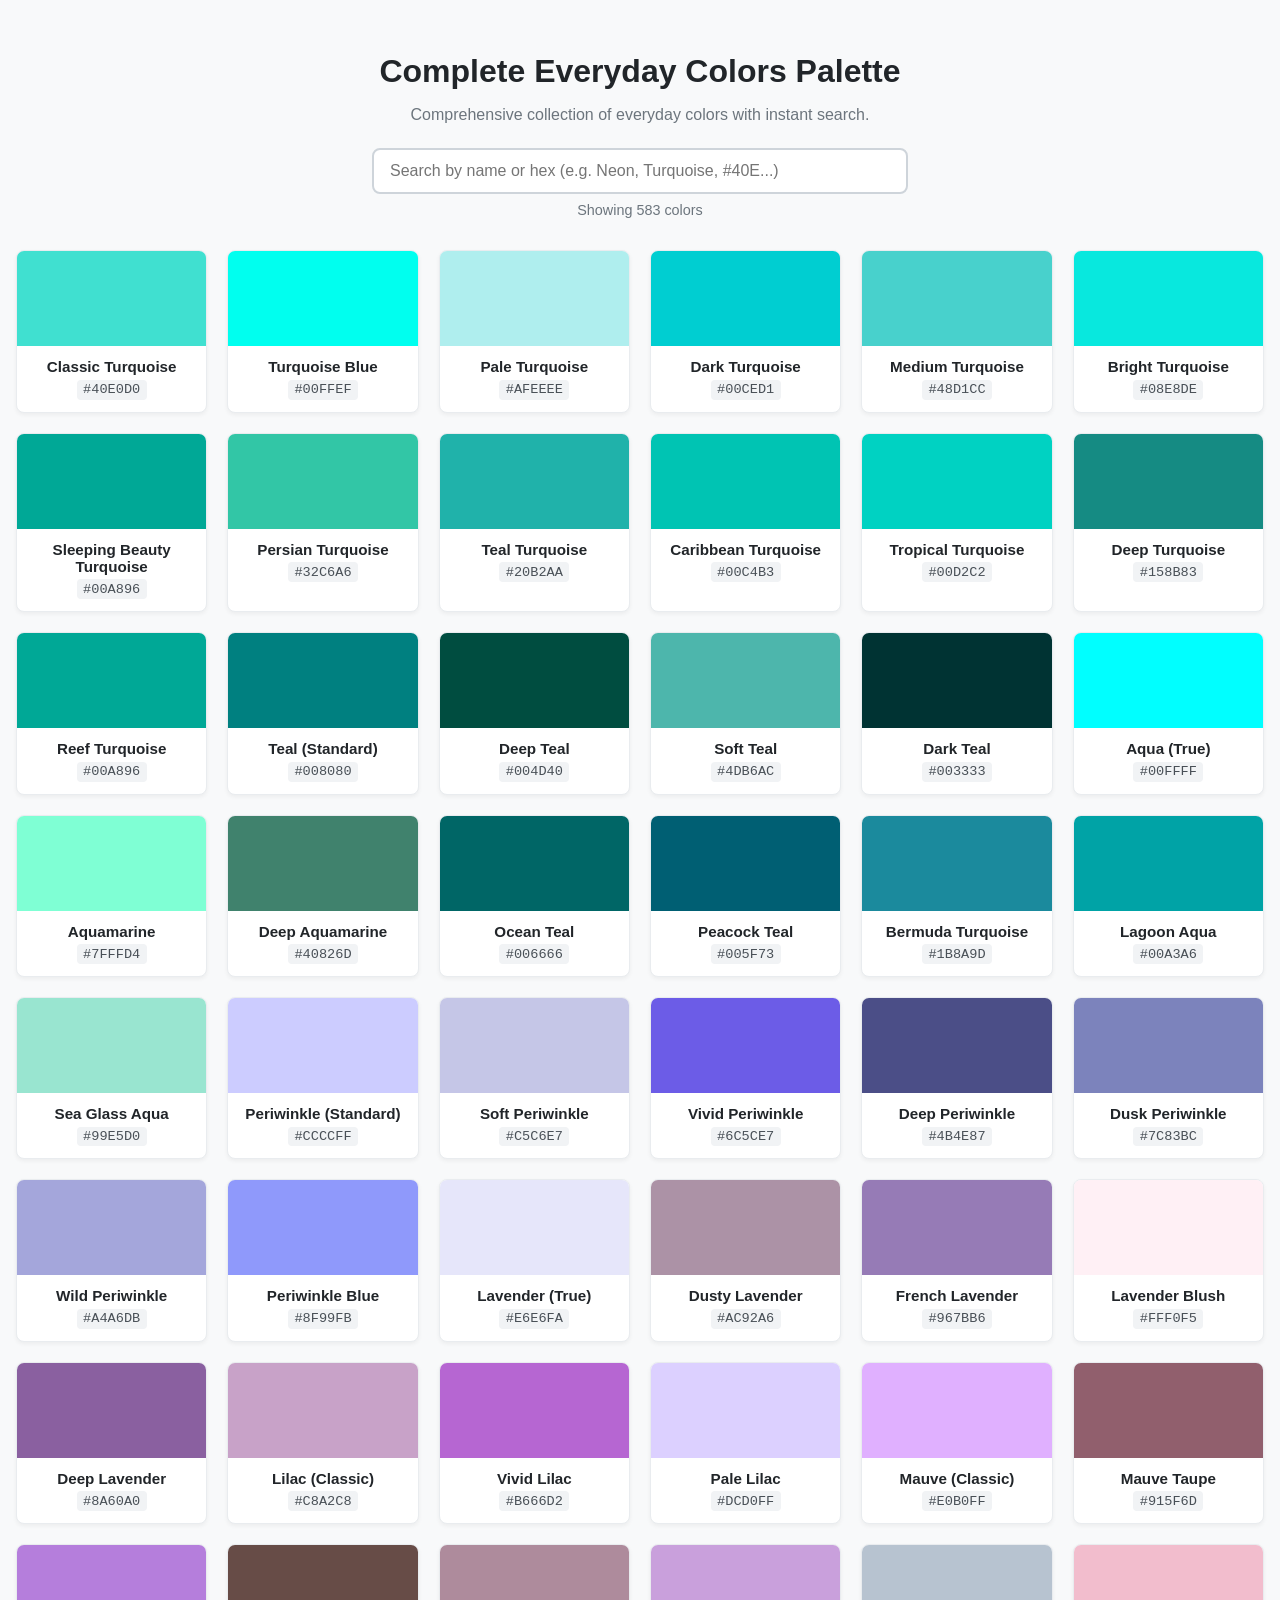
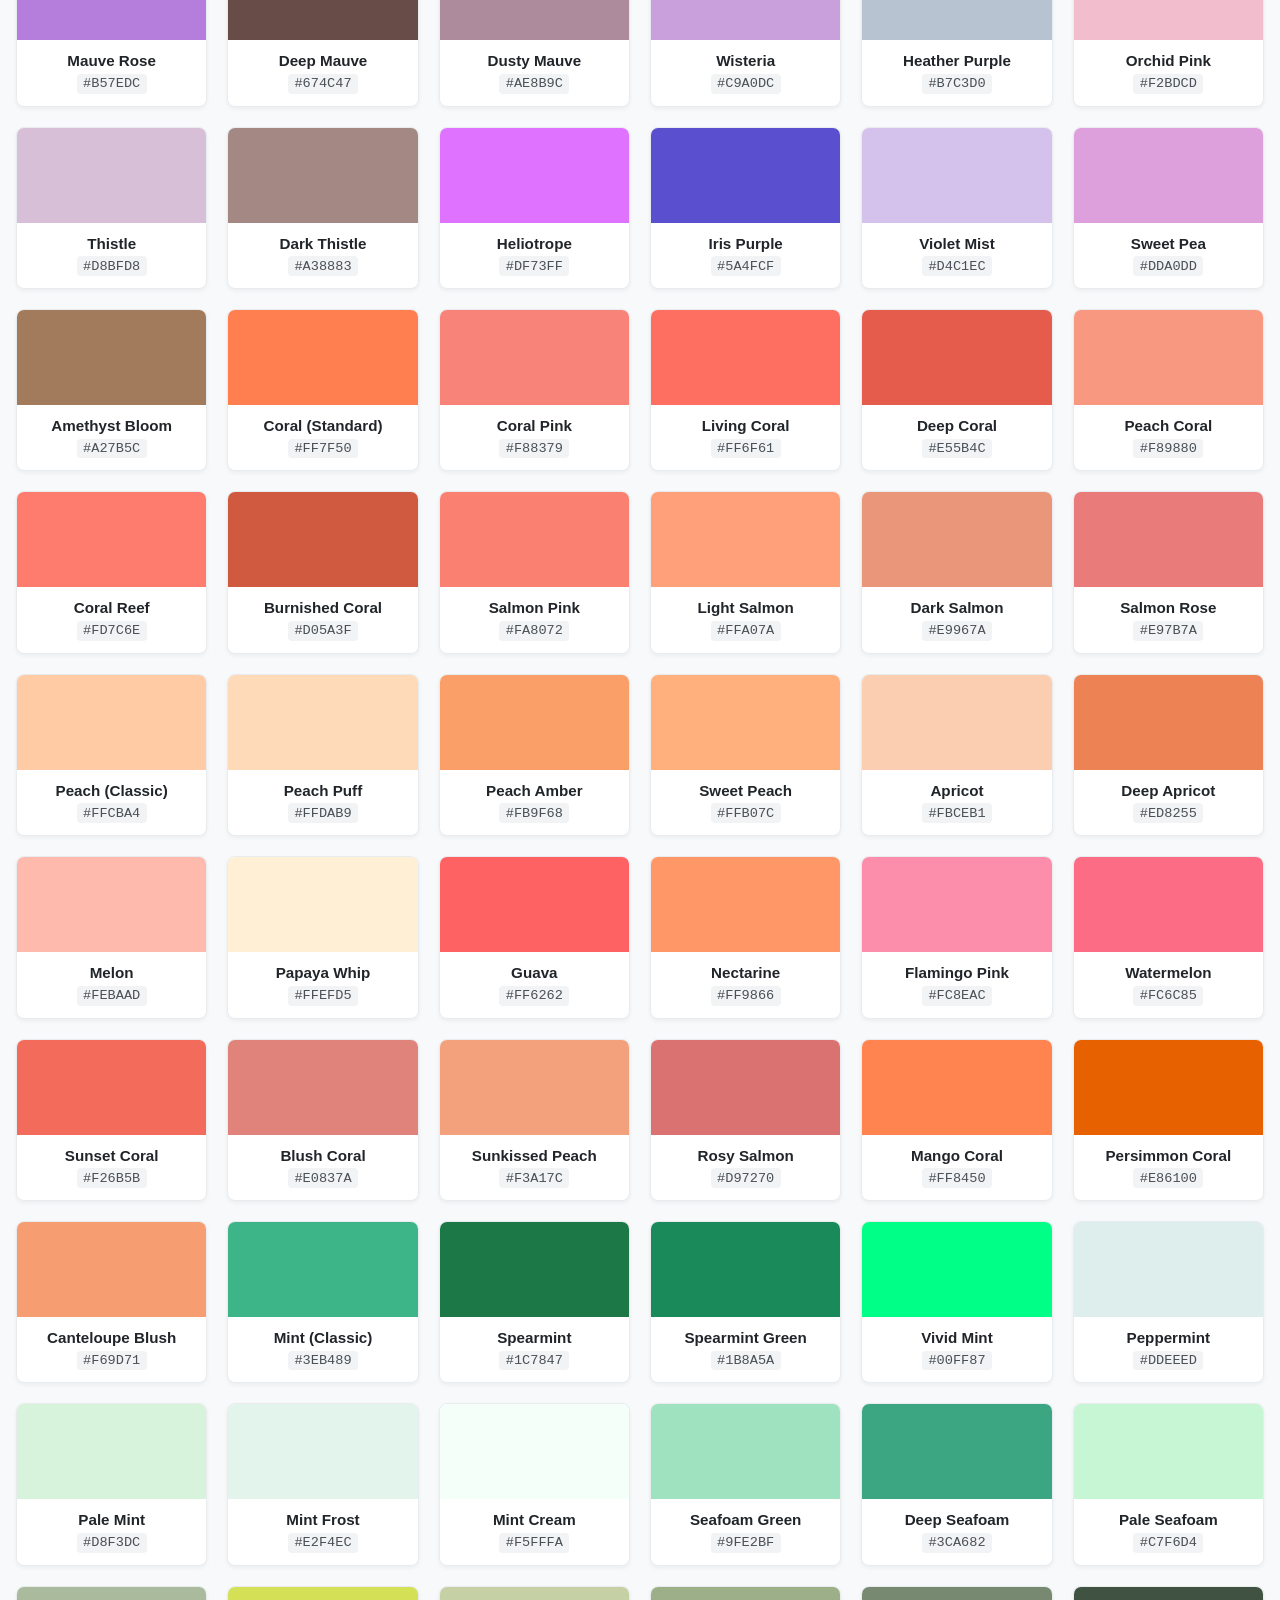
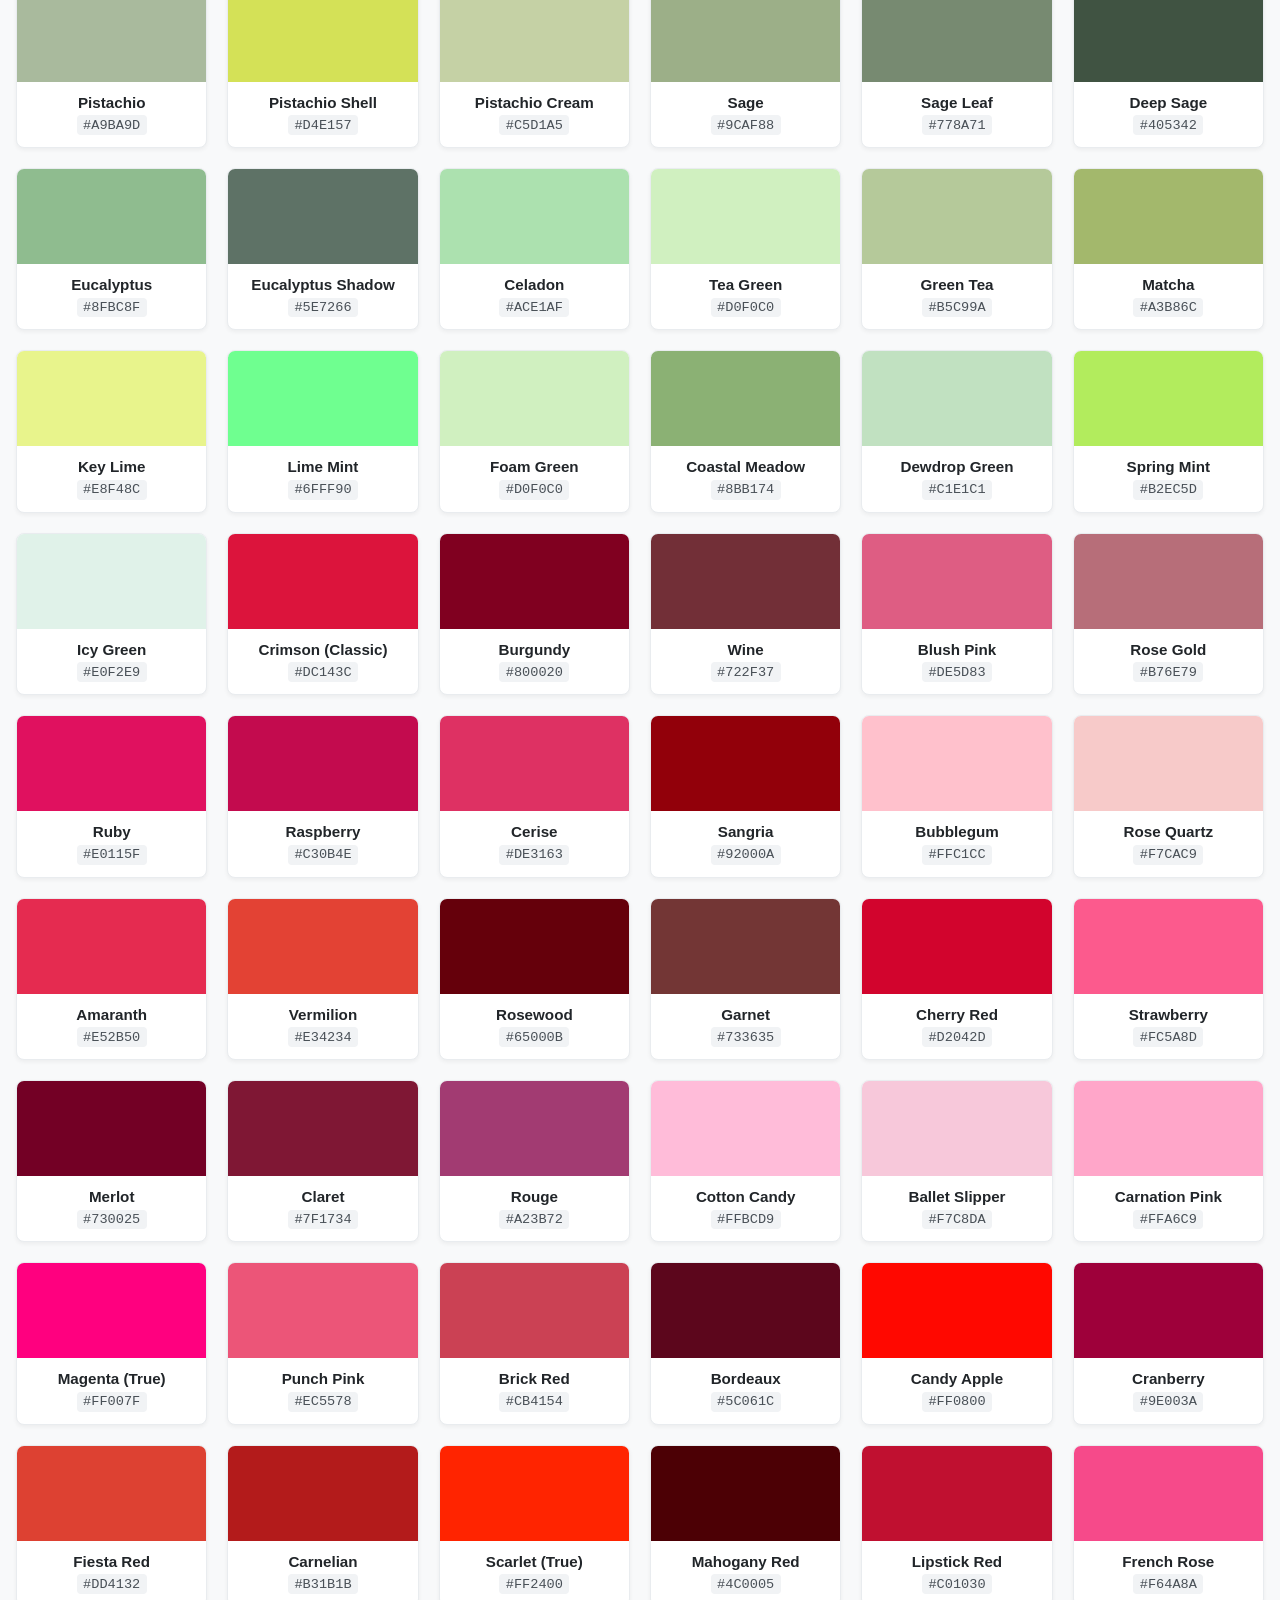
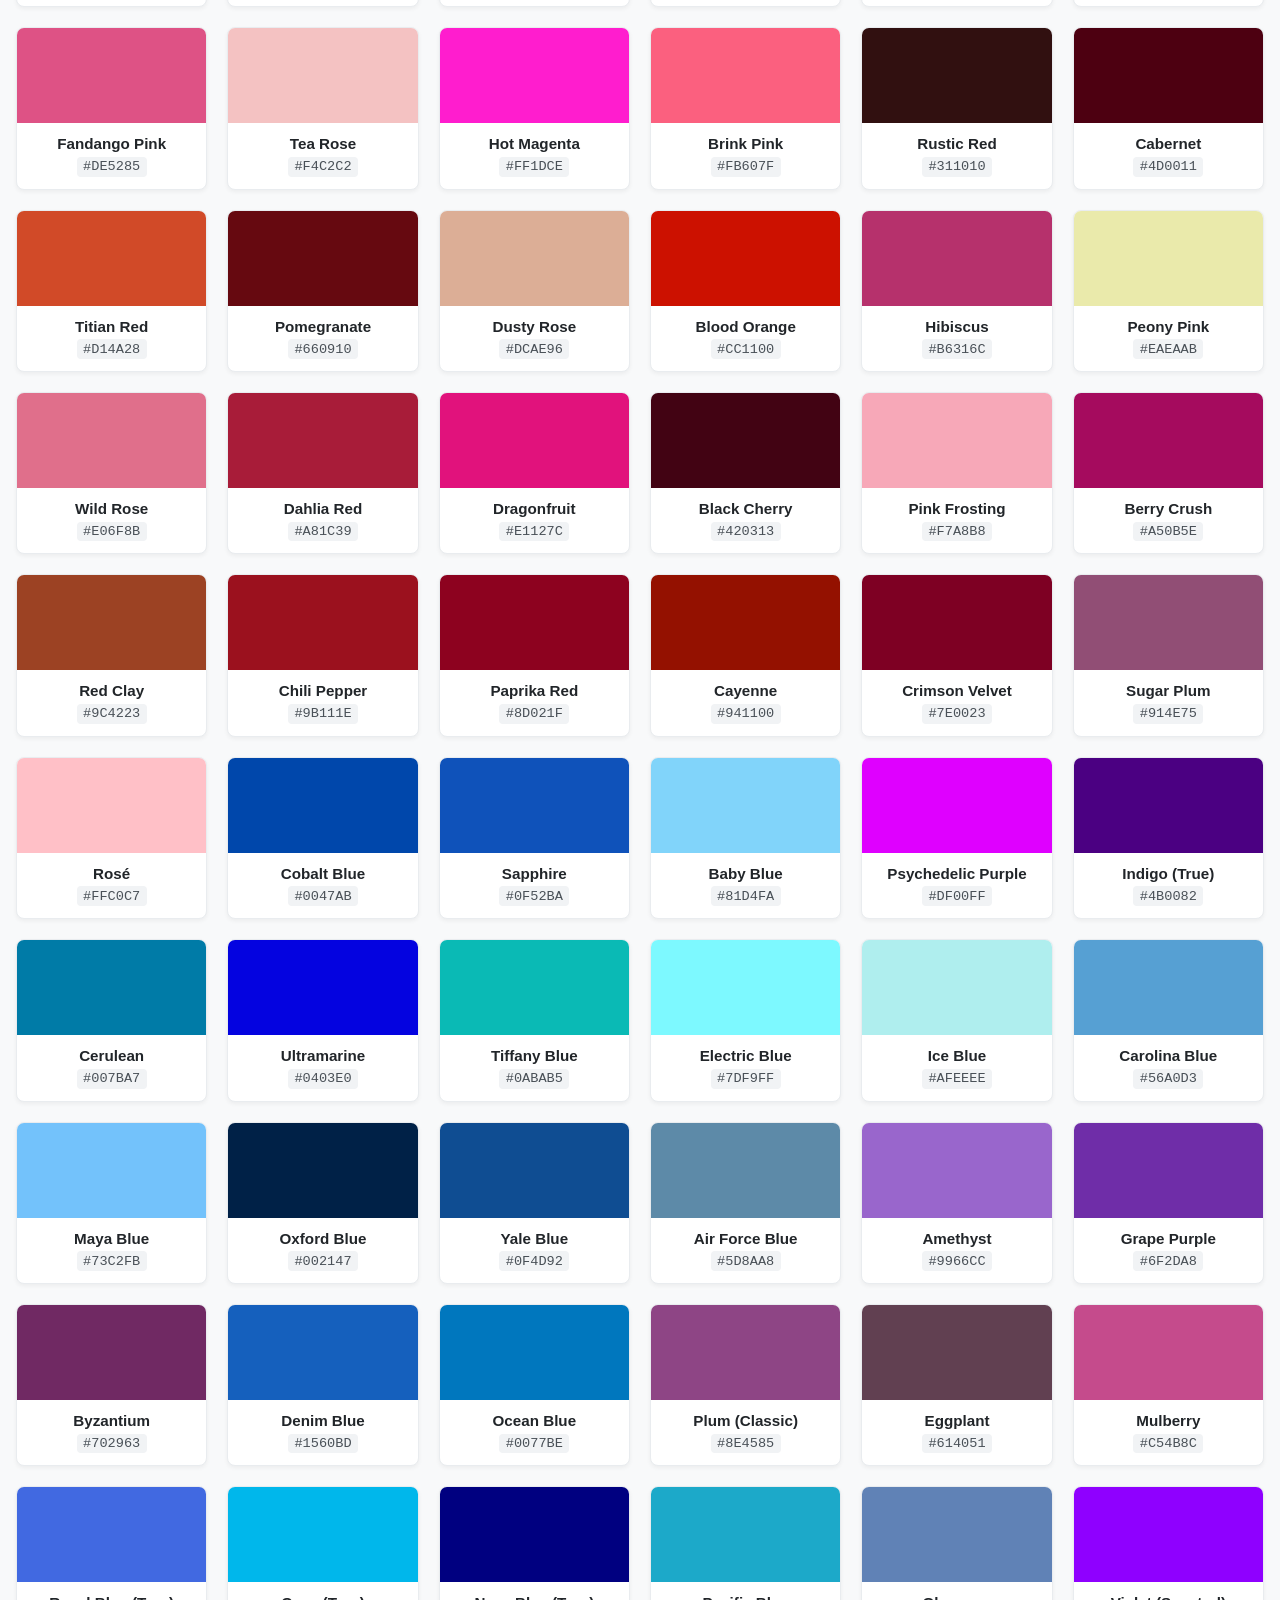
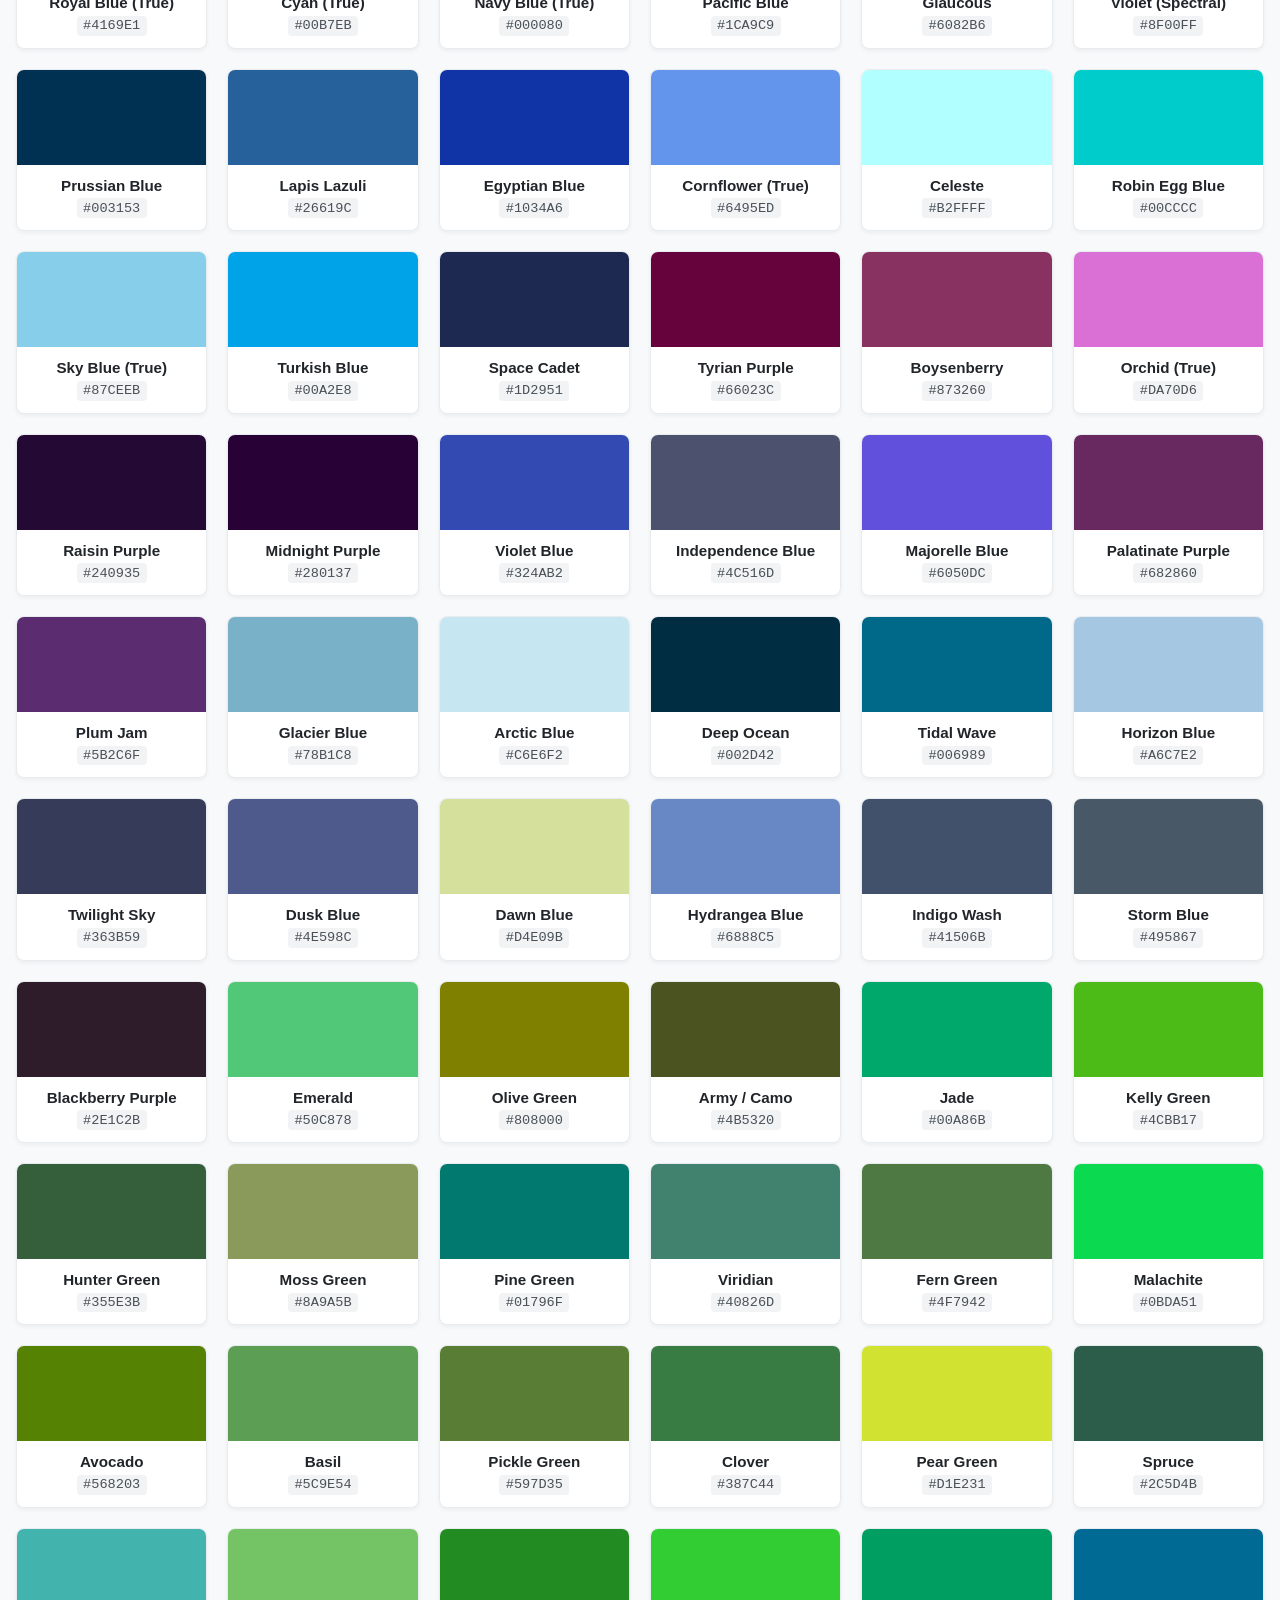
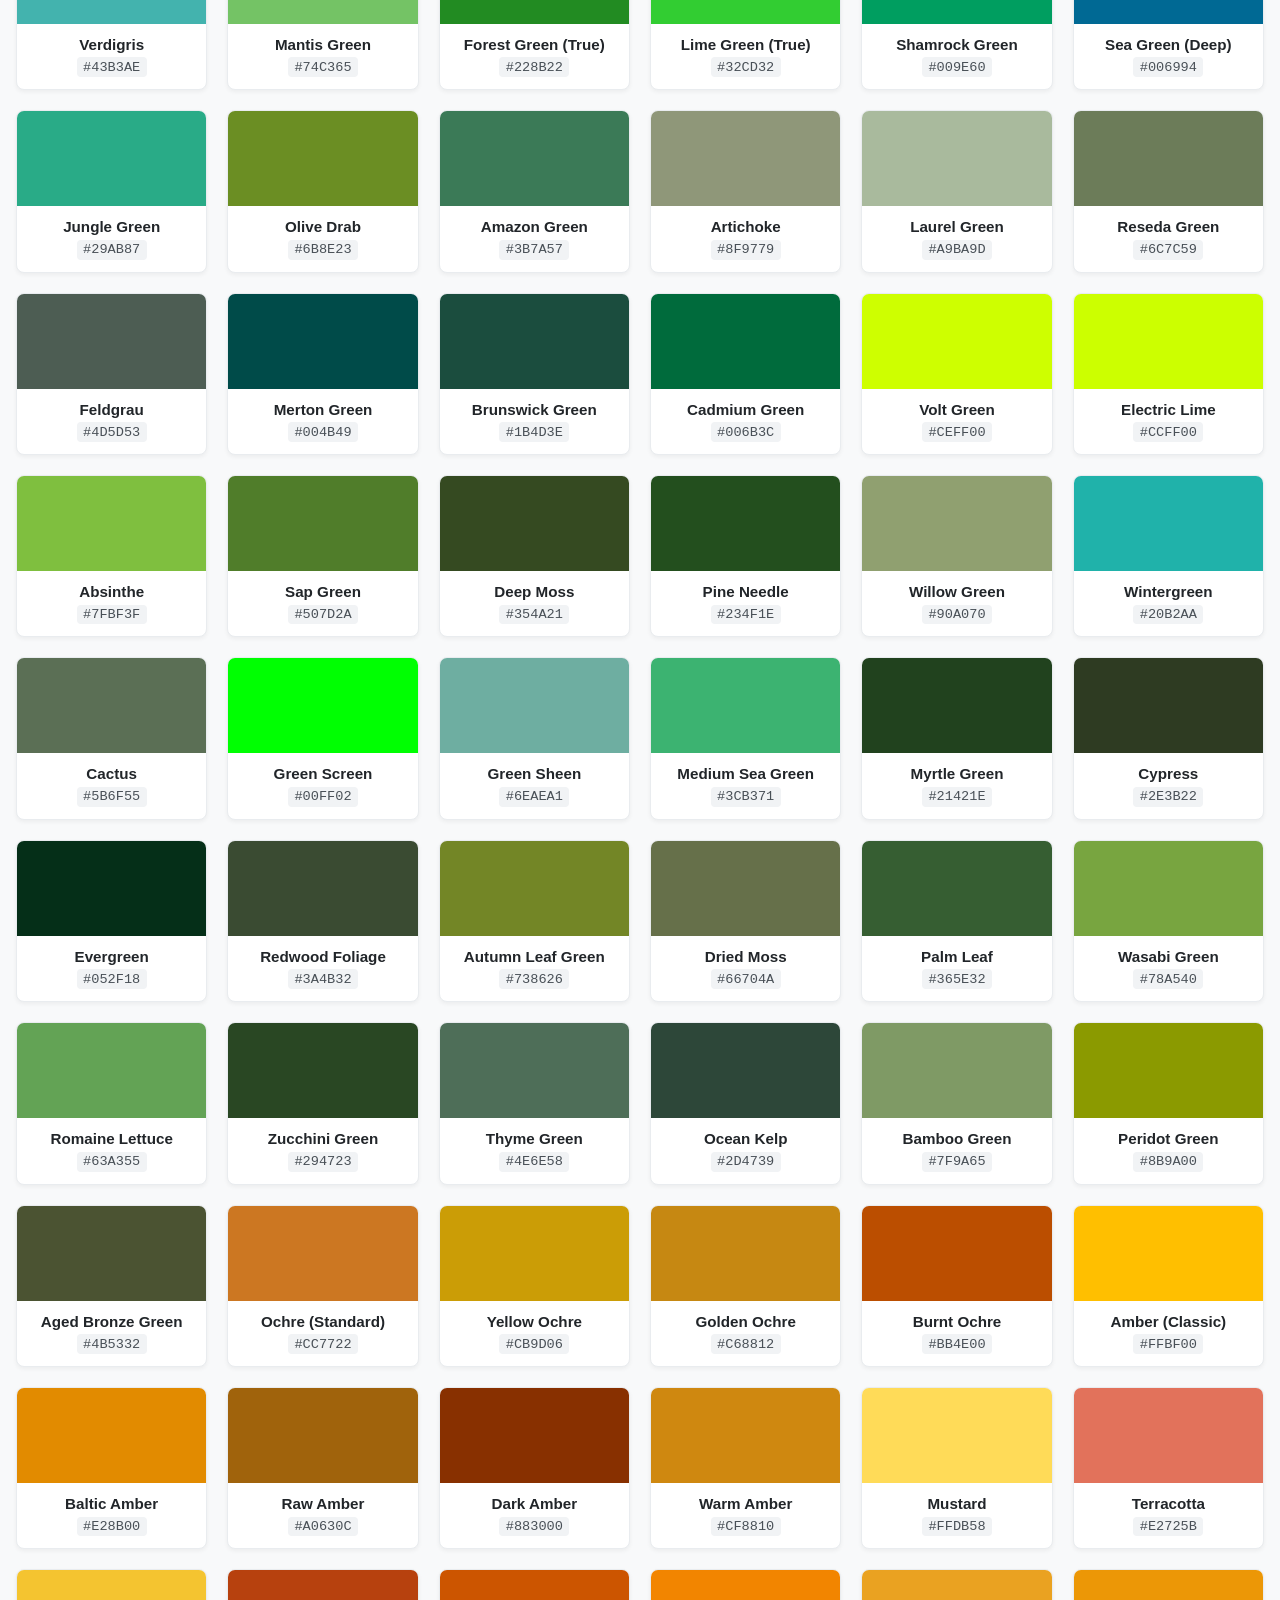
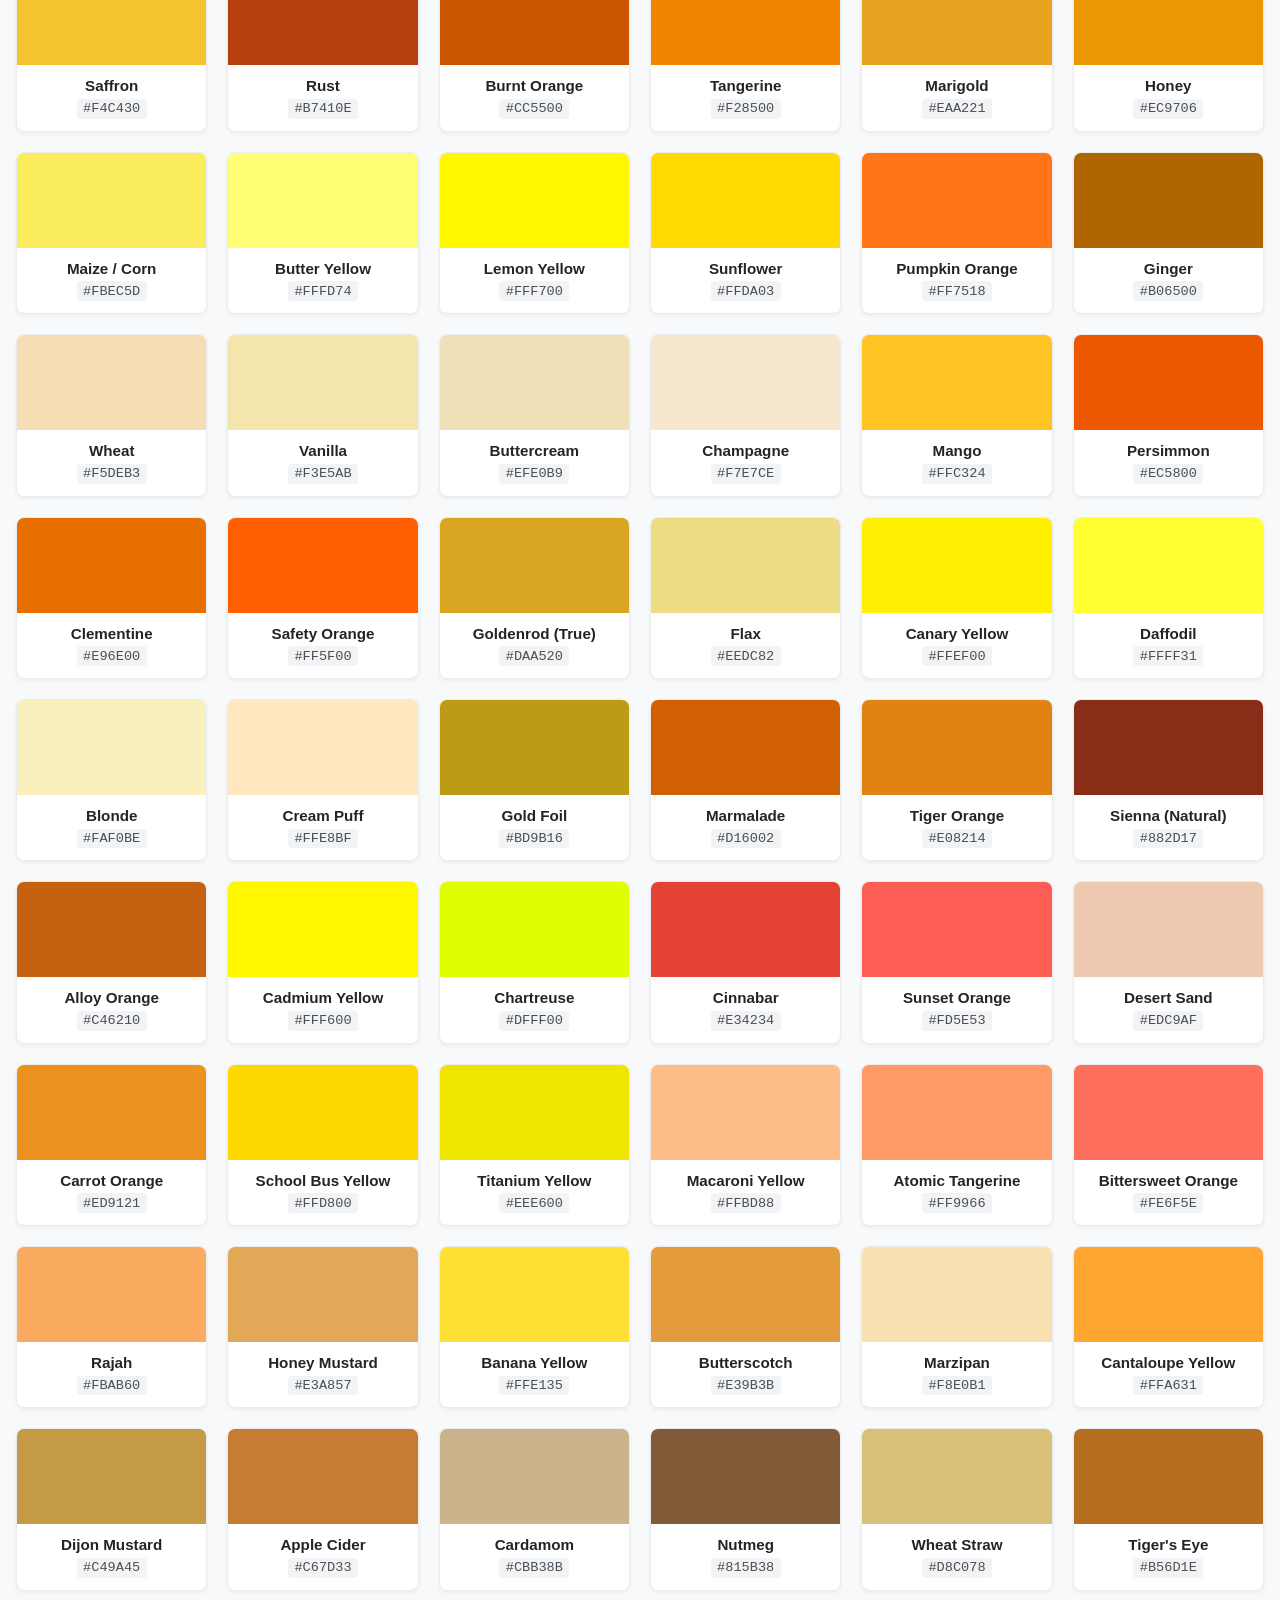
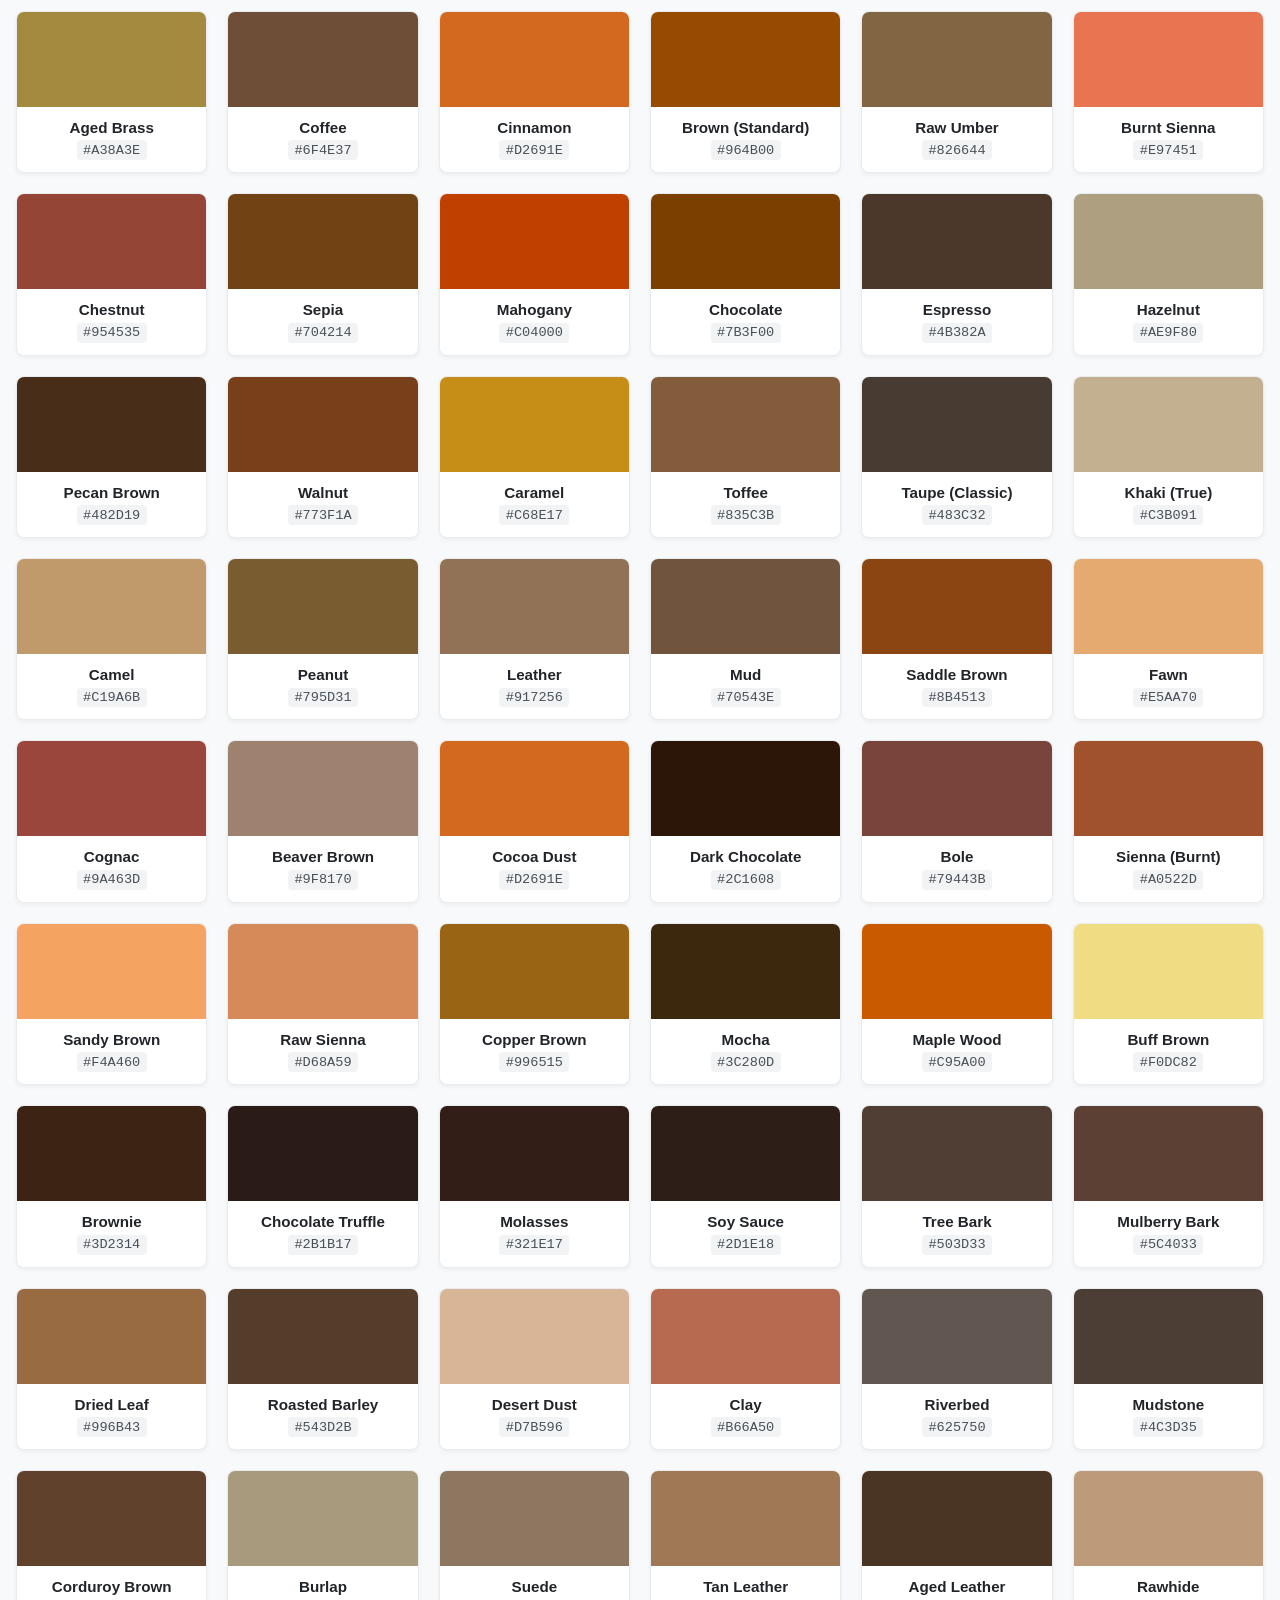
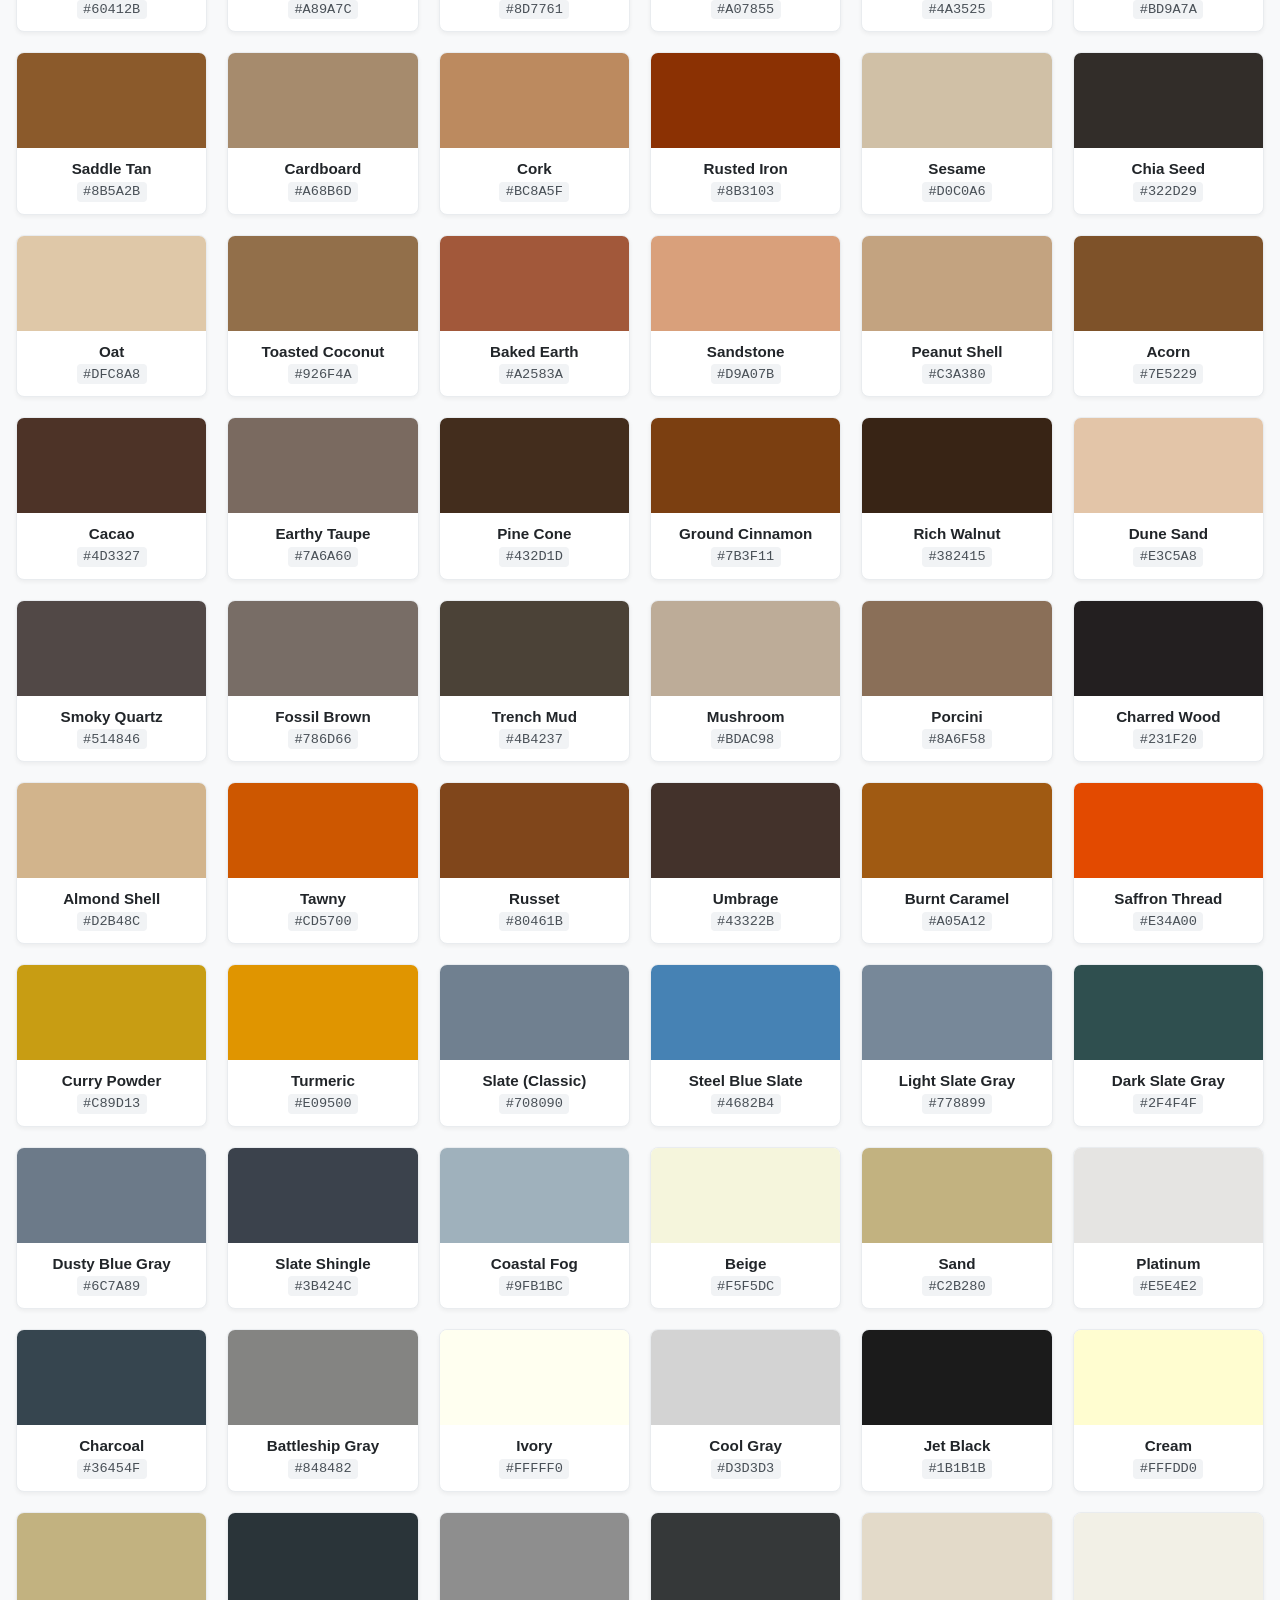
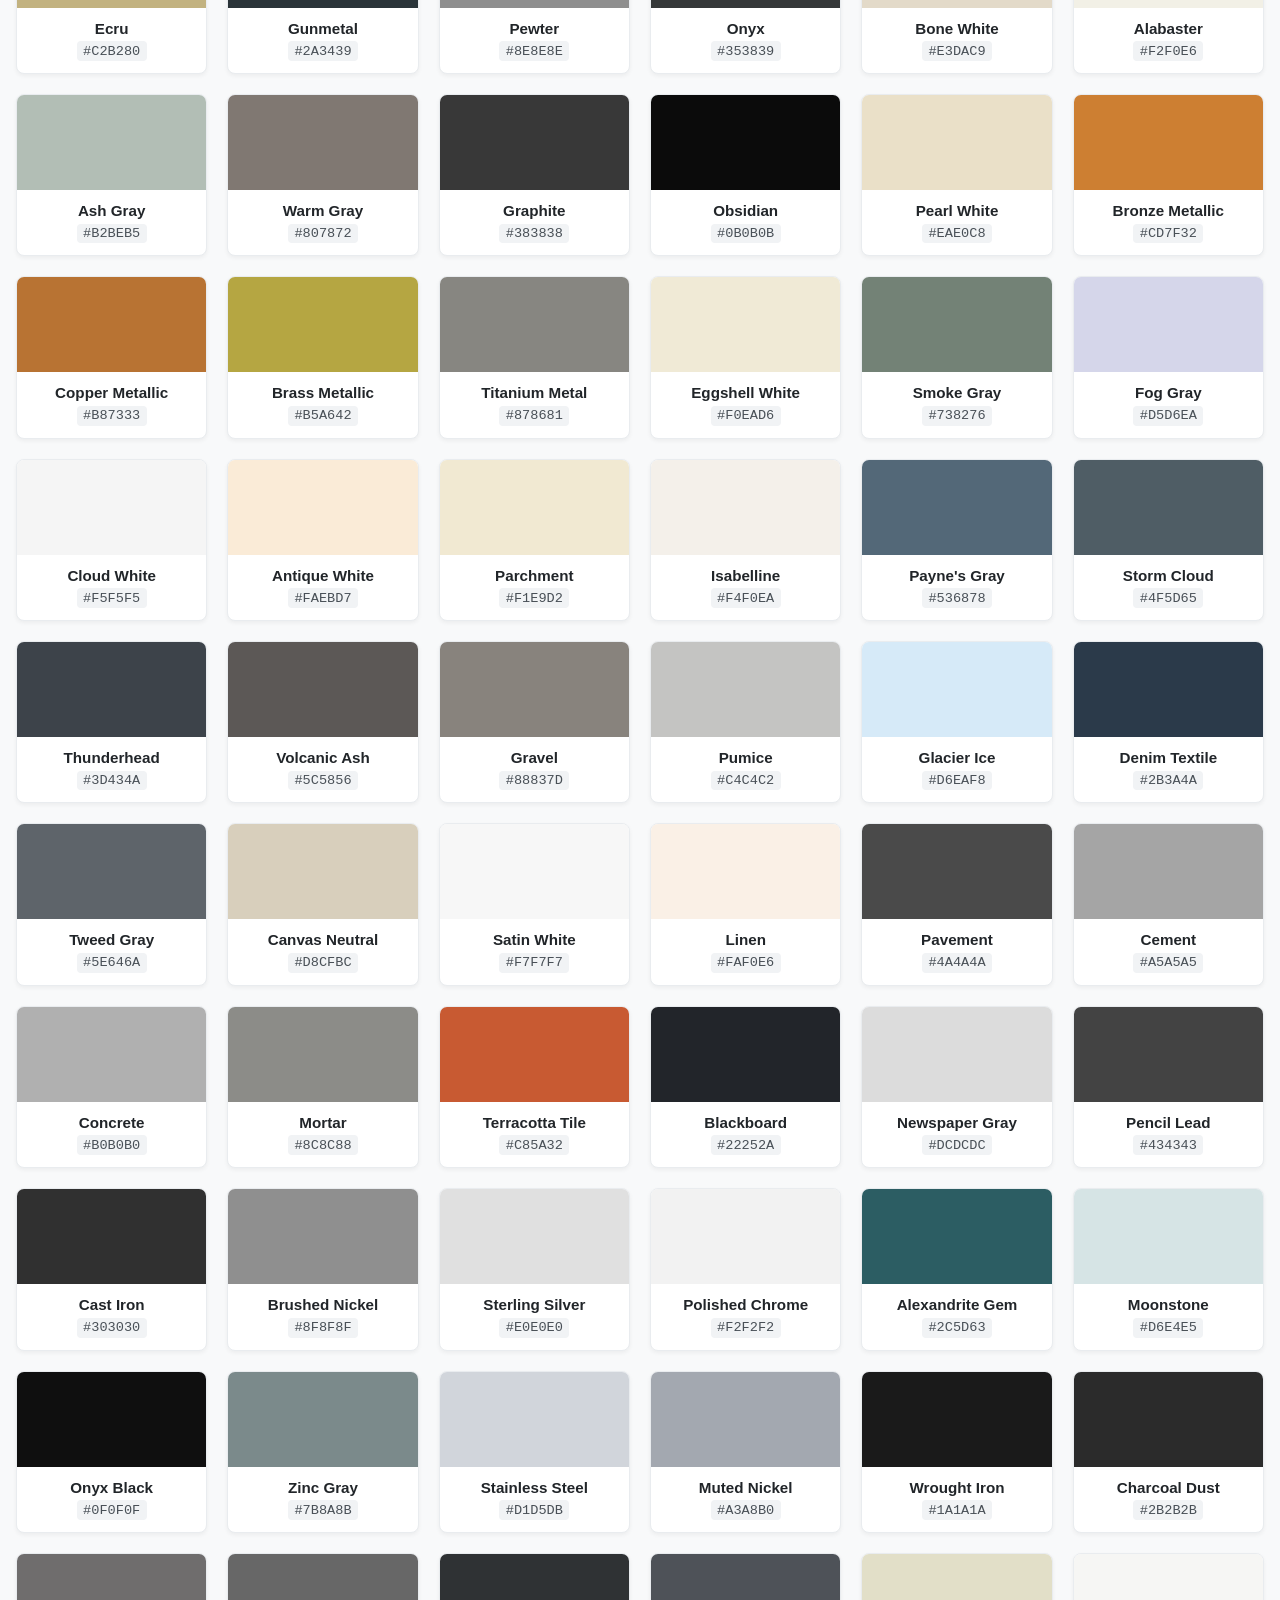
==== offcolors.html @ 3e397781 "Add files via upload" ====
<!DOCTYPE html>
<html lang="en">
<head>
  <meta charset="UTF-8">
  <meta name="viewport" content="width=device-width, initial-scale=1.0">
  <title>Complete Everyday Colors Palette</title>
  <style>
    body {
      font-family: -apple-system, BlinkMacSystemFont, "Segoe UI", Roboto, sans-serif;
      background-color: #f8f9fa;
      color: #212529;
      margin: 0;
      padding: 2rem 1rem;
    }

    header {
      text-align: center;
      max-width: 800px;
      margin: 0 auto 2rem auto;
    }

    h1 { margin-bottom: 0.5rem; }
    p { color: #6c757d; margin-bottom: 1.5rem; }

    .search-container {
      display: flex;
      gap: 0.5rem;
      justify-content: center;
      margin-bottom: 0.5rem;
    }

    #searchBar {
      width: 100%;
      max-width: 500px;
      padding: 0.75rem 1rem;
      font-size: 1rem;
      border: 2px solid #ced4da;
      border-radius: 8px;
      outline: none;
    }

    #searchBar:focus { border-color: #495057; }

    #colorCount {
      font-size: 0.9rem;
      color: #6c757d;
      margin-bottom: 1.5rem;
    }

    .color-grid {
      display: grid;
      grid-template-columns: repeat(auto-fill, minmax(180px, 1fr));
      gap: 1.25rem;
      max-width: 1400px;
      margin: 0 auto;
    }

    .color-card {
      background: #ffffff;
      border-radius: 8px;
      box-shadow: 0 2px 4px rgba(0, 0, 0, 0.05);
      overflow: hidden;
      border: 1px solid #e9ecef;
      display: flex;
      flex-direction: column;
    }

    .color-swatch { height: 95px; width: 100%; }
    .color-info { padding: 0.75rem; text-align: center; }
    .color-name { font-weight: bold; font-size: 0.95rem; margin-bottom: 0.25rem; }
    .color-hex {
      font-family: monospace;
      font-size: 0.85rem;
      color: #495057;
      background-color: #f1f3f5;
      padding: 0.15rem 0.4rem;
      border-radius: 4px;
      display: inline-block;
    }
  </style>
</head>
<body>

  <header>
    <h1>Complete Everyday Colors Palette</h1>
    <p>Comprehensive collection of everyday colors with instant search.</p>
    <div class="search-container">
      <input type="text" id="searchBar" placeholder="Search by name or hex (e.g. Neon, Turquoise, #40E...)" oninput="filterColors()">
    </div>
    <div id="colorCount">Showing colors</div>
  </header>

  <div class="color-grid" id="colorGrid"></div>

  <script>
    const colors = [
      // TURQUOISE, TEAL & AQUA (1-25)
      { name: "Classic Turquoise", hex: "#40E0D0" },
      { name: "Turquoise Blue", hex: "#00FFEF" },
      { name: "Pale Turquoise", hex: "#AFEEEE" },
      { name: "Dark Turquoise", hex: "#00CED1" },
      { name: "Medium Turquoise", hex: "#48D1CC" },
      { name: "Bright Turquoise", hex: "#08E8DE" },
      { name: "Sleeping Beauty Turquoise", hex: "#00A896" },
      { name: "Persian Turquoise", hex: "#32C6A6" },
      { name: "Teal Turquoise", hex: "#20B2AA" },
      { name: "Caribbean Turquoise", hex: "#00C4B3" },
      { name: "Tropical Turquoise", hex: "#00D2C2" },
      { name: "Deep Turquoise", hex: "#158B83" },
      { name: "Reef Turquoise", hex: "#00A896" },
      { name: "Teal (Standard)", hex: "#008080" },
      { name: "Deep Teal", hex: "#004D40" },
      { name: "Soft Teal", hex: "#4DB6AC" },
      { name: "Dark Teal", hex: "#003333" },
      { name: "Aqua (True)", hex: "#00FFFF" },
      { name: "Aquamarine", hex: "#7FFFD4" },
      { name: "Deep Aquamarine", hex: "#40826D" },
      { name: "Ocean Teal", hex: "#006666" },
      { name: "Peacock Teal", hex: "#005F73" },
      { name: "Bermuda Turquoise", hex: "#1B8A9D" },
      { name: "Lagoon Aqua", hex: "#00A3A6" },
      { name: "Sea Glass Aqua", hex: "#99E5D0" },

      // PERIWINKLE, MAUVE & LAVENDER (26-55)
      { name: "Periwinkle (Standard)", hex: "#CCCCFF" },
      { name: "Soft Periwinkle", hex: "#C5C6E7" },
      { name: "Vivid Periwinkle", hex: "#6C5CE7" },
      { name: "Deep Periwinkle", hex: "#4B4E87" },
      { name: "Dusk Periwinkle", hex: "#7C83BC" },
      { name: "Wild Periwinkle", hex: "#A4A6DB" },
      { name: "Periwinkle Blue", hex: "#8F99FB" },
      { name: "Lavender (True)", hex: "#E6E6FA" },
      { name: "Dusty Lavender", hex: "#AC92A6" },
      { name: "French Lavender", hex: "#967BB6" },
      { name: "Lavender Blush", hex: "#FFF0F5" },
      { name: "Deep Lavender", hex: "#8A60A0" },
      { name: "Lilac (Classic)", hex: "#C8A2C8" },
      { name: "Vivid Lilac", hex: "#B666D2" },
      { name: "Pale Lilac", hex: "#DCD0FF" },
      { name: "Mauve (Classic)", hex: "#E0B0FF" },
      { name: "Mauve Taupe", hex: "#915F6D" },
      { name: "Mauve Rose", hex: "#B57EDC" },
      { name: "Deep Mauve", hex: "#674C47" },
      { name: "Dusty Mauve", hex: "#AE8B9C" },
      { name: "Wisteria", hex: "#C9A0DC" },
      { name: "Heather Purple", hex: "#B7C3D0" },
      { name: "Orchid Pink", hex: "#F2BDCD" },
      { name: "Thistle", hex: "#D8BFD8" },
      { name: "Dark Thistle", hex: "#A38883" },
      { name: "Heliotrope", hex: "#DF73FF" },
      { name: "Iris Purple", hex: "#5A4FCF" },
      { name: "Violet Mist", hex: "#D4C1EC" },
      { name: "Sweet Pea", hex: "#DDA0DD" },
      { name: "Amethyst Bloom", hex: "#A27B5C" },

      // CORAL, SALMON & PEACH (56-85)
      { name: "Coral (Standard)", hex: "#FF7F50" },
      { name: "Coral Pink", hex: "#F88379" },
      { name: "Living Coral", hex: "#FF6F61" },
      { name: "Deep Coral", hex: "#E55B4C" },
      { name: "Peach Coral", hex: "#F89880" },
      { name: "Coral Reef", hex: "#FD7C6E" },
      { name: "Burnished Coral", hex: "#D05A3F" },
      { name: "Salmon Pink", hex: "#FA8072" },
      { name: "Light Salmon", hex: "#FFA07A" },
      { name: "Dark Salmon", hex: "#E9967A" },
      { name: "Salmon Rose", hex: "#E97B7A" },
      { name: "Peach (Classic)", hex: "#FFCBA4" },
      { name: "Peach Puff", hex: "#FFDAB9" },
      { name: "Peach Amber", hex: "#FB9F68" },
      { name: "Sweet Peach", hex: "#FFB07C" },
      { name: "Apricot", hex: "#FBCEB1" },
      { name: "Deep Apricot", hex: "#ED8255" },
      { name: "Melon", hex: "#FEBAAD" },
      { name: "Papaya Whip", hex: "#FFEFD5" },
      { name: "Guava", hex: "#FF6262" },
      { name: "Nectarine", hex: "#FF9866" },
      { name: "Flamingo Pink", hex: "#FC8EAC" },
      { name: "Watermelon", hex: "#FC6C85" },
      { name: "Sunset Coral", hex: "#F26B5B" },
      { name: "Blush Coral", hex: "#E0837A" },
      { name: "Sunkissed Peach", hex: "#F3A17C" },
      { name: "Rosy Salmon", hex: "#D97270" },
      { name: "Mango Coral", hex: "#FF8450" },
      { name: "Persimmon Coral", hex: "#E86100" },
      { name: "Canteloupe Blush", hex: "#F69D71" },

      // MINT, SEAFOAM & LIGHT GREENS (86-115)
      { name: "Mint (Classic)", hex: "#3EB489" },
      { name: "Spearmint", hex: "#1C7847" },
      { name: "Spearmint Green", hex: "#1B8A5A" },
      { name: "Vivid Mint", hex: "#00FF87" },
      { name: "Peppermint", hex: "#DDEEED" },
      { name: "Pale Mint", hex: "#D8F3DC" },
      { name: "Mint Frost", hex: "#E2F4EC" },
      { name: "Mint Cream", hex: "#F5FFFA" },
      { name: "Seafoam Green", hex: "#9FE2BF" },
      { name: "Deep Seafoam", hex: "#3CA682" },
      { name: "Pale Seafoam", hex: "#C7F6D4" },
      { name: "Pistachio", hex: "#A9BA9D" },
      { name: "Pistachio Shell", hex: "#D4E157" },
      { name: "Pistachio Cream", hex: "#C5D1A5" },
      { name: "Sage", hex: "#9CAF88" },
      { name: "Sage Leaf", hex: "#778A71" },
      { name: "Deep Sage", hex: "#405342" },
      { name: "Eucalyptus", hex: "#8FBC8F" },
      { name: "Eucalyptus Shadow", hex: "#5E7266" },
      { name: "Celadon", hex: "#ACE1AF" },
      { name: "Tea Green", hex: "#D0F0C0" },
      { name: "Green Tea", hex: "#B5C99A" },
      { name: "Matcha", hex: "#A3B86C" },
      { name: "Key Lime", hex: "#E8F48C" },
      { name: "Lime Mint", hex: "#6FFF90" },
      { name: "Foam Green", hex: "#D0F0C0" },
      { name: "Coastal Meadow", hex: "#8BB174" },
      { name: "Dewdrop Green", hex: "#C1E1C1" },
      { name: "Spring Mint", hex: "#B2EC5D" },
      { name: "Icy Green", hex: "#E0F2E9" },

      // REDS, DEEP PINKS & WINES (116-175)
      { name: "Crimson (Classic)", hex: "#DC143C" },
      { name: "Burgundy", hex: "#800020" },
      { name: "Wine", hex: "#722F37" },
      { name: "Blush Pink", hex: "#DE5D83" },
      { name: "Rose Gold", hex: "#B76E79" },
      { name: "Ruby", hex: "#E0115F" },
      { name: "Raspberry", hex: "#C30B4E" },
      { name: "Cerise", hex: "#DE3163" },
      { name: "Sangria", hex: "#92000A" },
      { name: "Bubblegum", hex: "#FFC1CC" },
      { name: "Rose Quartz", hex: "#F7CAC9" },
      { name: "Amaranth", hex: "#E52B50" },
      { name: "Vermilion", hex: "#E34234" },
      { name: "Rosewood", hex: "#65000B" },
      { name: "Garnet", hex: "#733635" },
      { name: "Cherry Red", hex: "#D2042D" },
      { name: "Strawberry", hex: "#FC5A8D" },
      { name: "Merlot", hex: "#730025" },
      { name: "Claret", hex: "#7F1734" },
      { name: "Rouge", hex: "#A23B72" },
      { name: "Cotton Candy", hex: "#FFBCD9" },
      { name: "Ballet Slipper", hex: "#F7C8DA" },
      { name: "Carnation Pink", hex: "#FFA6C9" },
      { name: "Magenta (True)", hex: "#FF007F" },
      { name: "Punch Pink", hex: "#EC5578" },
      { name: "Brick Red", hex: "#CB4154" },
      { name: "Bordeaux", hex: "#5C061C" },
      { name: "Candy Apple", hex: "#FF0800" },
      { name: "Cranberry", hex: "#9E003A" },
      { name: "Fiesta Red", hex: "#DD4132" },
      { name: "Carnelian", hex: "#B31B1B" },
      { name: "Scarlet (True)", hex: "#FF2400" },
      { name: "Mahogany Red", hex: "#4C0005" },
      { name: "Lipstick Red", hex: "#C01030" },
      { name: "French Rose", hex: "#F64A8A" },
      { name: "Fandango Pink", hex: "#DE5285" },
      { name: "Tea Rose", hex: "#F4C2C2" },
      { name: "Hot Magenta", hex: "#FF1DCE" },
      { name: "Brink Pink", hex: "#FB607F" },
      { name: "Rustic Red", hex: "#311010" },
      { name: "Cabernet", hex: "#4D0011" },
      { name: "Titian Red", hex: "#D14A28" },
      { name: "Pomegranate", hex: "#660910" },
      { name: "Dusty Rose", hex: "#DCAE96" },
      { name: "Blood Orange", hex: "#CC1100" },
      { name: "Hibiscus", hex: "#B6316C" },
      { name: "Peony Pink", hex: "#EAEAAB" },
      { name: "Wild Rose", hex: "#E06F8B" },
      { name: "Dahlia Red", hex: "#A81C39" },
      { name: "Dragonfruit", hex: "#E1127C" },
      { name: "Black Cherry", hex: "#420313" },
      { name: "Pink Frosting", hex: "#F7A8B8" },
      { name: "Berry Crush", hex: "#A50B5E" },
      { name: "Red Clay", hex: "#9C4223" },
      { name: "Chili Pepper", hex: "#9B111E" },
      { name: "Paprika Red", hex: "#8D021F" },
      { name: "Cayenne", hex: "#941100" },
      { name: "Crimson Velvet", hex: "#7E0023" },
      { name: "Sugar Plum", hex: "#914E75" },
      { name: "Rosé", hex: "#FFC0C7" },

      // BLUES & PURPLES (176-235)
      { name: "Cobalt Blue", hex: "#0047AB" },
      { name: "Sapphire", hex: "#0F52BA" },
      { name: "Baby Blue", hex: "#81D4FA" },
      { name: "Psychedelic Purple", hex: "#DF00FF" },
      { name: "Indigo (True)", hex: "#4B0082" },
      { name: "Cerulean", hex: "#007BA7" },
      { name: "Ultramarine", hex: "#0403E0" },
      { name: "Tiffany Blue", hex: "#0ABAB5" },
      { name: "Electric Blue", hex: "#7DF9FF" },
      { name: "Ice Blue", hex: "#AFEEEE" },
      { name: "Carolina Blue", hex: "#56A0D3" },
      { name: "Maya Blue", hex: "#73C2FB" },
      { name: "Oxford Blue", hex: "#002147" },
      { name: "Yale Blue", hex: "#0F4D92" },
      { name: "Air Force Blue", hex: "#5D8AA8" },
      { name: "Amethyst", hex: "#9966CC" },
      { name: "Grape Purple", hex: "#6F2DA8" },
      { name: "Byzantium", hex: "#702963" },
      { name: "Denim Blue", hex: "#1560BD" },
      { name: "Ocean Blue", hex: "#0077BE" },
      { name: "Plum (Classic)", hex: "#8E4585" },
      { name: "Eggplant", hex: "#614051" },
      { name: "Mulberry", hex: "#C54B8C" },
      { name: "Royal Blue (True)", hex: "#4169E1" },
      { name: "Cyan (True)", hex: "#00B7EB" },
      { name: "Navy Blue (True)", hex: "#000080" },
      { name: "Pacific Blue", hex: "#1CA9C9" },
      { name: "Glaucous", hex: "#6082B6" },
      { name: "Violet (Spectral)", hex: "#8F00FF" },
      { name: "Prussian Blue", hex: "#003153" },
      { name: "Lapis Lazuli", hex: "#26619C" },
      { name: "Egyptian Blue", hex: "#1034A6" },
      { name: "Cornflower (True)", hex: "#6495ED" },
      { name: "Celeste", hex: "#B2FFFF" },
      { name: "Robin Egg Blue", hex: "#00CCCC" },
      { name: "Sky Blue (True)", hex: "#87CEEB" },
      { name: "Turkish Blue", hex: "#00A2E8" },
      { name: "Space Cadet", hex: "#1D2951" },
      { name: "Tyrian Purple", hex: "#66023C" },
      { name: "Boysenberry", hex: "#873260" },
      { name: "Orchid (True)", hex: "#DA70D6" },
      { name: "Raisin Purple", hex: "#240935" },
      { name: "Midnight Purple", hex: "#280137" },
      { name: "Violet Blue", hex: "#324AB2" },
      { name: "Independence Blue", hex: "#4C516D" },
      { name: "Majorelle Blue", hex: "#6050DC" },
      { name: "Palatinate Purple", hex: "#682860" },
      { name: "Plum Jam", hex: "#5B2C6F" },
      { name: "Glacier Blue", hex: "#78B1C8" },
      { name: "Arctic Blue", hex: "#C6E6F2" },
      { name: "Deep Ocean", hex: "#002D42" },
      { name: "Tidal Wave", hex: "#006989" },
      { name: "Horizon Blue", hex: "#A6C7E2" },
      { name: "Twilight Sky", hex: "#363B59" },
      { name: "Dusk Blue", hex: "#4E598C" },
      { name: "Dawn Blue", hex: "#D4E09B" },
      { name: "Hydrangea Blue", hex: "#6888C5" },
      { name: "Indigo Wash", hex: "#41506B" },
      { name: "Storm Blue", hex: "#495867" },
      { name: "Blackberry Purple", hex: "#2E1C2B" },

      // GREENS (236-295)
      { name: "Emerald", hex: "#50C878" },
      { name: "Olive Green", hex: "#808000" },
      { name: "Army / Camo", hex: "#4B5320" },
      { name: "Jade", hex: "#00A86B" },
      { name: "Kelly Green", hex: "#4CBB17" },
      { name: "Hunter Green", hex: "#355E3B" },
      { name: "Moss Green", hex: "#8A9A5B" },
      { name: "Pine Green", hex: "#01796F" },
      { name: "Viridian", hex: "#40826D" },
      { name: "Fern Green", hex: "#4F7942" },
      { name: "Malachite", hex: "#0BDA51" },
      { name: "Avocado", hex: "#568203" },
      { name: "Basil", hex: "#5C9E54" },
      { name: "Pickle Green", hex: "#597D35" },
      { name: "Clover", hex: "#387C44" },
      { name: "Pear Green", hex: "#D1E231" },
      { name: "Spruce", hex: "#2C5D4B" },
      { name: "Verdigris", hex: "#43B3AE" },
      { name: "Mantis Green", hex: "#74C365" },
      { name: "Forest Green (True)", hex: "#228B22" },
      { name: "Lime Green (True)", hex: "#32CD32" },
      { name: "Shamrock Green", hex: "#009E60" },
      { name: "Sea Green (Deep)", hex: "#006994" },
      { name: "Jungle Green", hex: "#29AB87" },
      { name: "Olive Drab", hex: "#6B8E23" },
      { name: "Amazon Green", hex: "#3B7A57" },
      { name: "Artichoke", hex: "#8F9779" },
      { name: "Laurel Green", hex: "#A9BA9D" },
      { name: "Reseda Green", hex: "#6C7C59" },
      { name: "Feldgrau", hex: "#4D5D53" },
      { name: "Merton Green", hex: "#004B49" },
      { name: "Brunswick Green", hex: "#1B4D3E" },
      { name: "Cadmium Green", hex: "#006B3C" },
      { name: "Volt Green", hex: "#CEFF00" },
      { name: "Electric Lime", hex: "#CCFF00" },
      { name: "Absinthe", hex: "#7FBF3F" },
      { name: "Sap Green", hex: "#507D2A" },
      { name: "Deep Moss", hex: "#354A21" },
      { name: "Pine Needle", hex: "#234F1E" },
      { name: "Willow Green", hex: "#90A070" },
      { name: "Wintergreen", hex: "#20B2AA" },
      { name: "Cactus", hex: "#5B6F55" },
      { name: "Green Screen", hex: "#00FF02" },
      { name: "Green Sheen", hex: "#6EAEA1" },
      { name: "Medium Sea Green", hex: "#3CB371" },
      { name: "Myrtle Green", hex: "#21421E" },
      { name: "Cypress", hex: "#2E3B22" },
      { name: "Evergreen", hex: "#052F18" },
      { name: "Redwood Foliage", hex: "#3A4B32" },
      { name: "Autumn Leaf Green", hex: "#738626" },
      { name: "Dried Moss", hex: "#66704A" },
      { name: "Palm Leaf", hex: "#365E32" },
      { name: "Wasabi Green", hex: "#78A540" },
      { name: "Romaine Lettuce", hex: "#63A355" },
      { name: "Zucchini Green", hex: "#294723" },
      { name: "Thyme Green", hex: "#4E6E58" },
      { name: "Ocean Kelp", hex: "#2D4739" },
      { name: "Bamboo Green", hex: "#7F9A65" },
      { name: "Peridot Green", hex: "#8B9A00" },
      { name: "Aged Bronze Green", hex: "#4B5332" },

      // OCHRE, AMBER, YELLOWS & ORANGES (296-365)
      { name: "Ochre (Standard)", hex: "#CC7722" },
      { name: "Yellow Ochre", hex: "#CB9D06" },
      { name: "Golden Ochre", hex: "#C68812" },
      { name: "Burnt Ochre", hex: "#BB4E00" },
      { name: "Amber (Classic)", hex: "#FFBF00" },
      { name: "Baltic Amber", hex: "#E28B00" },
      { name: "Raw Amber", hex: "#A0630C" },
      { name: "Dark Amber", hex: "#883000" },
      { name: "Warm Amber", hex: "#CF8810" },
      { name: "Mustard", hex: "#FFDB58" },
      { name: "Terracotta", hex: "#E2725B" },
      { name: "Saffron", hex: "#F4C430" },
      { name: "Rust", hex: "#B7410E" },
      { name: "Burnt Orange", hex: "#CC5500" },
      { name: "Tangerine", hex: "#F28500" },
      { name: "Marigold", hex: "#EAA221" },
      { name: "Honey", hex: "#EC9706" },
      { name: "Maize / Corn", hex: "#FBEC5D" },
      { name: "Butter Yellow", hex: "#FFFD74" },
      { name: "Lemon Yellow", hex: "#FFF700" },
      { name: "Sunflower", hex: "#FFDA03" },
      { name: "Pumpkin Orange", hex: "#FF7518" },
      { name: "Ginger", hex: "#B06500" },
      { name: "Wheat", hex: "#F5DEB3" },
      { name: "Vanilla", hex: "#F3E5AB" },
      { name: "Buttercream", hex: "#EFE0B9" },
      { name: "Champagne", hex: "#F7E7CE" },
      { name: "Mango", hex: "#FFC324" },
      { name: "Persimmon", hex: "#EC5800" },
      { name: "Clementine", hex: "#E96E00" },
      { name: "Safety Orange", hex: "#FF5F00" },
      { name: "Goldenrod (True)", hex: "#DAA520" },
      { name: "Flax", hex: "#EEDC82" },
      { name: "Canary Yellow", hex: "#FFEF00" },
      { name: "Daffodil", hex: "#FFFF31" },
      { name: "Blonde", hex: "#FAF0BE" },
      { name: "Cream Puff", hex: "#FFE8BF" },
      { name: "Gold Foil", hex: "#BD9B16" },
      { name: "Marmalade", hex: "#D16002" },
      { name: "Tiger Orange", hex: "#E08214" },
      { name: "Sienna (Natural)", hex: "#882D17" },
      { name: "Alloy Orange", hex: "#C46210" },
      { name: "Cadmium Yellow", hex: "#FFF600" },
      { name: "Chartreuse", hex: "#DFFF00" },
      { name: "Cinnabar", hex: "#E34234" },
      { name: "Sunset Orange", hex: "#FD5E53" },
      { name: "Desert Sand", hex: "#EDC9AF" },
      { name: "Carrot Orange", hex: "#ED9121" },
      { name: "School Bus Yellow", hex: "#FFD800" },
      { name: "Titanium Yellow", hex: "#EEE600" },
      { name: "Macaroni Yellow", hex: "#FFBD88" },
      { name: "Atomic Tangerine", hex: "#FF9966" },
      { name: "Bittersweet Orange", hex: "#FE6F5E" },
      { name: "Rajah", hex: "#FBAB60" },
      { name: "Honey Mustard", hex: "#E3A857" },
      { name: "Banana Yellow", hex: "#FFE135" },
      { name: "Butterscotch", hex: "#E39B3B" },
      { name: "Marzipan", hex: "#F8E0B1" },
      { name: "Cantaloupe Yellow", hex: "#FFA631" },
      { name: "Dijon Mustard", hex: "#C49A45" },
      { name: "Apple Cider", hex: "#C67D33" },
      { name: "Cardamom", hex: "#CBB38B" },
      { name: "Nutmeg", hex: "#815B38" },
      { name: "Wheat Straw", hex: "#D8C078" },
      { name: "Tiger's Eye", hex: "#B56D1E" },
      { name: "Aged Brass", hex: "#A38A3E" },

      // BROWNS & EARTH TONES (366-460)
      { name: "Coffee", hex: "#6F4E37" },
      { name: "Cinnamon", hex: "#D2691E" },
      { name: "Brown (Standard)", hex: "#964B00" },
      { name: "Raw Umber", hex: "#826644" },
      { name: "Burnt Sienna", hex: "#E97451" },
      { name: "Chestnut", hex: "#954535" },
      { name: "Sepia", hex: "#704214" },
      { name: "Mahogany", hex: "#C04000" },
      { name: "Chocolate", hex: "#7B3F00" },
      { name: "Espresso", hex: "#4B382A" },
      { name: "Hazelnut", hex: "#AE9F80" },
      { name: "Pecan Brown", hex: "#482D19" },
      { name: "Walnut", hex: "#773F1A" },
      { name: "Caramel", hex: "#C68E17" },
      { name: "Toffee", hex: "#835C3B" },
      { name: "Taupe (Classic)", hex: "#483C32" },
      { name: "Khaki (True)", hex: "#C3B091" },
      { name: "Camel", hex: "#C19A6B" },
      { name: "Peanut", hex: "#795D31" },
      { name: "Leather", hex: "#917256" },
      { name: "Mud", hex: "#70543E" },
      { name: "Saddle Brown", hex: "#8B4513" },
      { name: "Fawn", hex: "#E5AA70" },
      { name: "Cognac", hex: "#9A463D" },
      { name: "Beaver Brown", hex: "#9F8170" },
      { name: "Cocoa Dust", hex: "#D2691E" },
      { name: "Dark Chocolate", hex: "#2C1608" },
      { name: "Bole", hex: "#79443B" },
      { name: "Sienna (Burnt)", hex: "#A0522D" },
      { name: "Sandy Brown", hex: "#F4A460" },
      { name: "Raw Sienna", hex: "#D68A59" },
      { name: "Copper Brown", hex: "#996515" },
      { name: "Mocha", hex: "#3C280D" },
      { name: "Maple Wood", hex: "#C95A00" },
      { name: "Buff Brown", hex: "#F0DC82" },
      { name: "Brownie", hex: "#3D2314" },
      { name: "Chocolate Truffle", hex: "#2B1B17" },
      { name: "Molasses", hex: "#321E17" },
      { name: "Soy Sauce", hex: "#2D1E18" },
      { name: "Tree Bark", hex: "#503D33" },
      { name: "Mulberry Bark", hex: "#5C4033" },
      { name: "Dried Leaf", hex: "#996B43" },
      { name: "Roasted Barley", hex: "#543D2B" },
      { name: "Desert Dust", hex: "#D7B596" },
      { name: "Clay", hex: "#B66A50" },
      { name: "Riverbed", hex: "#625750" },
      { name: "Mudstone", hex: "#4C3D35" },
      { name: "Corduroy Brown", hex: "#60412B" },
      { name: "Burlap", hex: "#A89A7C" },
      { name: "Suede", hex: "#8D7761" },
      { name: "Tan Leather", hex: "#A07855" },
      { name: "Aged Leather", hex: "#4A3525" },
      { name: "Rawhide", hex: "#BD9A7A" },
      { name: "Saddle Tan", hex: "#8B5A2B" },
      { name: "Cardboard", hex: "#A68B6D" },
      { name: "Cork", hex: "#BC8A5F" },
      { name: "Rusted Iron", hex: "#8B3103" },
      { name: "Sesame", hex: "#D0C0A6" },
      { name: "Chia Seed", hex: "#322D29" },
      { name: "Oat", hex: "#DFC8A8" },
      { name: "Toasted Coconut", hex: "#926F4A" },
      { name: "Baked Earth", hex: "#A2583A" },
      { name: "Sandstone", hex: "#D9A07B" },
      { name: "Peanut Shell", hex: "#C3A380" },
      { name: "Acorn", hex: "#7E5229" },
      { name: "Cacao", hex: "#4D3327" },
      { name: "Earthy Taupe", hex: "#7A6A60" },
      { name: "Pine Cone", hex: "#432D1D" },
      { name: "Ground Cinnamon", hex: "#7B3F11" },
      { name: "Rich Walnut", hex: "#382415" },
      { name: "Dune Sand", hex: "#E3C5A8" },
      { name: "Smoky Quartz", hex: "#514846" },
      { name: "Fossil Brown", hex: "#786D66" },
      { name: "Trench Mud", hex: "#4B4237" },
      { name: "Mushroom", hex: "#BDAC98" },
      { name: "Porcini", hex: "#8A6F58" },
      { name: "Charred Wood", hex: "#231F20" },
      { name: "Almond Shell", hex: "#D2B48C" },
      { name: "Tawny", hex: "#CD5700" },
      { name: "Russet", hex: "#80461B" },
      { name: "Umbrage", hex: "#43322B" },
      { name: "Burnt Caramel", hex: "#A05A12" },
      { name: "Saffron Thread", hex: "#E34A00" },
      { name: "Curry Powder", hex: "#C89D13" },
      { name: "Turmeric", hex: "#E09500" },

      // SLATE, GRAYS, NEUTRALS & URBAN (461-600)
      { name: "Slate (Classic)", hex: "#708090" },
      { name: "Steel Blue Slate", hex: "#4682B4" },
      { name: "Light Slate Gray", hex: "#778899" },
      { name: "Dark Slate Gray", hex: "#2F4F4F" },
      { name: "Dusty Blue Gray", hex: "#6C7A89" },
      { name: "Slate Shingle", hex: "#3B424C" },
      { name: "Coastal Fog", hex: "#9FB1BC" },
      { name: "Beige", hex: "#F5F5DC" },
      { name: "Sand", hex: "#C2B280" },
      { name: "Platinum", hex: "#E5E4E2" },
      { name: "Charcoal", hex: "#36454F" },
      { name: "Battleship Gray", hex: "#848482" },
      { name: "Ivory", hex: "#FFFFF0" },
      { name: "Cool Gray", hex: "#D3D3D3" },
      { name: "Jet Black", hex: "#1B1B1B" },
      { name: "Cream", hex: "#FFFDD0" },
      { name: "Ecru", hex: "#C2B280" },
      { name: "Gunmetal", hex: "#2A3439" },
      { name: "Pewter", hex: "#8E8E8E" },
      { name: "Onyx", hex: "#353839" },
      { name: "Bone White", hex: "#E3DAC9" },
      { name: "Alabaster", hex: "#F2F0E6" },
      { name: "Ash Gray", hex: "#B2BEB5" },
      { name: "Warm Gray", hex: "#807872" },
      { name: "Graphite", hex: "#383838" },
      { name: "Obsidian", hex: "#0B0B0B" },
      { name: "Pearl White", hex: "#EAE0C8" },
      { name: "Bronze Metallic", hex: "#CD7F32" },
      { name: "Copper Metallic", hex: "#B87333" },
      { name: "Brass Metallic", hex: "#B5A642" },
      { name: "Titanium Metal", hex: "#878681" },
      { name: "Eggshell White", hex: "#F0EAD6" },
      { name: "Smoke Gray", hex: "#738276" },
      { name: "Fog Gray", hex: "#D5D6EA" },
      { name: "Cloud White", hex: "#F5F5F5" },
      { name: "Antique White", hex: "#FAEBD7" },
      { name: "Parchment", hex: "#F1E9D2" },
      { name: "Isabelline", hex: "#F4F0EA" },
      { name: "Payne's Gray", hex: "#536878" },
      { name: "Storm Cloud", hex: "#4F5D65" },
      { name: "Thunderhead", hex: "#3D434A" },
      { name: "Volcanic Ash", hex: "#5C5856" },
      { name: "Gravel", hex: "#88837D" },
      { name: "Pumice", hex: "#C4C4C2" },
      { name: "Glacier Ice", hex: "#D6EAF8" },
      { name: "Denim Textile", hex: "#2B3A4A" },
      { name: "Tweed Gray", hex: "#5E646A" },
      { name: "Canvas Neutral", hex: "#D8CFBC" },
      { name: "Satin White", hex: "#F7F7F7" },
      { name: "Linen", hex: "#FAF0E6" },
      { name: "Pavement", hex: "#4A4A4A" },
      { name: "Cement", hex: "#A5A5A5" },
      { name: "Concrete", hex: "#B0B0B0" },
      { name: "Mortar", hex: "#8C8C88" },
      { name: "Terracotta Tile", hex: "#C85A32" },
      { name: "Blackboard", hex: "#22252A" },
      { name: "Newspaper Gray", hex: "#DCDCDC" },
      { name: "Pencil Lead", hex: "#434343" },
      { name: "Cast Iron", hex: "#303030" },
      { name: "Brushed Nickel", hex: "#8F8F8F" },
      { name: "Sterling Silver", hex: "#E0E0E0" },
      { name: "Polished Chrome", hex: "#F2F2F2" },
      { name: "Alexandrite Gem", hex: "#2C5D63" },
      { name: "Moonstone", hex: "#D6E4E5" },
      { name: "Onyx Black", hex: "#0F0F0F" },
      { name: "Zinc Gray", hex: "#7B8A8B" },
      { name: "Stainless Steel", hex: "#D1D5DB" },
      { name: "Muted Nickel", hex: "#A3A8B0" },
      { name: "Wrought Iron", hex: "#1A1A1A" },
      { name: "Charcoal Dust", hex: "#2B2B2B" },
      { name: "Flint Gray", hex: "#6F6D6D" },
      { name: "Granite", hex: "#676767" },
      { name: "Basalt", hex: "#2F3234" },
      { name: "Shale", hex: "#4E5258" },
      { name: "Limestone", hex: "#E2DFC8" },
      { name: "Chalk White", hex: "#F6F6F4" },
      { name: "Milk White", hex: "#FEFDF8" },
      { name: "Porcelain White", hex: "#FFFEFA" },
      { name: "Seashell", hex: "#FFF5EE" },
      { name: "Oatmeal Neutral", hex: "#E3D8C8" },
      { name: "Putty", hex: "#BEB3A3" },
      { name: "Seaglass Gray", hex: "#CCE3DE" },
      { name: "Shadow Gray", hex: "#5A5D64" },
      { name: "Iron Ore", hex: "#383635" },
      { name: "Gunmetal Shimmer", hex: "#343A40" },
      { name: "Anodized Aluminum", hex: "#8E9A9E" },
      { name: "Aged Silver", hex: "#A8A8A8" },
      { name: "Frosting White", hex: "#FFFFFF" },
      { name: "Midnight Shadow", hex: "#12131C" },
      { name: "Abyss Black", hex: "#050505" },
      { name: "Pitch Black", hex: "#000000" },
      { name: "Vantablack Shade", hex: "#010101" },
      { name: "True Charcoal", hex: "#212121" },
      { name: "Marshmallow White", hex: "#F9F6EF" },
      { name: "Marshmallow Soft", hex: "#FFFDF7" },
      { name: "Cotton Gray", hex: "#EAEAEA" },
      { name: "Silver Chalice", hex: "#ACACAC" },
      { name: "Aluminum Gray", hex: "#A9A9A9" },
      { name: "Carbon Black", hex: "#131313" },
      { name: "Soot Black", hex: "#161616" },
      { name: "Raven Black", hex: "#050308" },

      // METALLIC & GEM FINISHES (601-620)
      { name: "Rose Gold Lustre", hex: "#E0A96D" },
      { name: "Champagne Gold", hex: "#F1E5AC" },
      { name: "Antique Copper", hex: "#C35831" },
      { name: "Raw Bronze", hex: "#8C5E36" },
      { name: "Aged Brass Finish", hex: "#C5A059" },
      { name: "Polished Brass", hex: "#E5C158" },
      { name: "Burnished Gold", hex: "#A87023" },
      { name: "Deep Ruby Gem", hex: "#9B111E" },
      { name: "Sapphire Gem", hex: "#0F52BA" },
      { name: "Emerald Gem", hex: "#00A86B" },
      { name: "Amethyst Gem", hex: "#9966CC" },
      { name: "Topaz Yellow", hex: "#FFC87C" },
      { name: "Citrine", hex: "#E4D00A" },
      { name: "Garnet Gem", hex: "#733635" },
      { name: "Tanzanite", hex: "#4B4080" },
      { name: "Tourmaline Pink", hex: "#863053" },
      { name: "Spinel Red", hex: "#A20021" },
      { name: "Sunstone", hex: "#E37036" },
      { name: "Bloodstone", hex: "#2E473B" },
      { name: "Carnelian Gem", hex: "#B31B1B" },

      // NEON & HIGH-VIBRANCY ACCENTS (621-636)
      { name: "Neon Green", hex: "#39FF14" },
      { name: "Neon Pink", hex: "#FF6EC7" },
      { name: "Neon Blue", hex: "#1F51FF" },
      { name: "Neon Yellow", hex: "#CCFF00" },
      { name: "Neon Orange", hex: "#FF5F1F" },
      { name: "Neon Purple", hex: "#9D00FF" },
      { name: "Neon Red", hex: "#FF073A" },
      { name: "Neon Cyan", hex: "#00E5FF" },
      { name: "Neon Lime", hex: "#76FF03" },
      { name: "Neon Magenta", hex: "#FF007F" },
      { name: "Neon Amber", hex: "#FFBF00" },
      { name: "Neon Violet", hex: "#8B00FF" },
      { name: "Neon Turquoise", hex: "#00F5D4" },
      { name: "Neon Coral", hex: "#FF4081" },
      { name: "Neon Mint", hex: "#00FFAB" },
      { name: "Neon Gold", hex: "#FFD700" }
    ];

    const grid = document.getElementById('colorGrid');
    const countDisplay = document.getElementById('colorCount');

    function displayColors(items) {
      grid.innerHTML = '';
      items.forEach(color => {
        const card = document.createElement('div');
        card.className = 'color-card';
        card.innerHTML = `
          <div class="color-swatch" style="background-color: ${color.hex};"></div>
          <div class="color-info">
            <div class="color-name">${color.name}</div>
            <div class="color-hex">${color.hex}</div>
          </div>
        `;
        grid.appendChild(card);
      });
    }

    function filterColors() {
      const query = document.getElementById('searchBar').value.toLowerCase().trim();
      const filtered = colors.filter(c => 
        c.name.toLowerCase().includes(query) || 
        c.hex.toLowerCase().includes(query)
      );
      
      countDisplay.innerText = `Showing ${filtered.length} of ${colors.length} colors`;
      displayColors(filtered);
    }

    // Initial render
    countDisplay.innerText = `Showing ${colors.length} colors`;
    displayColors(colors);
  </script>

</body>
</html>
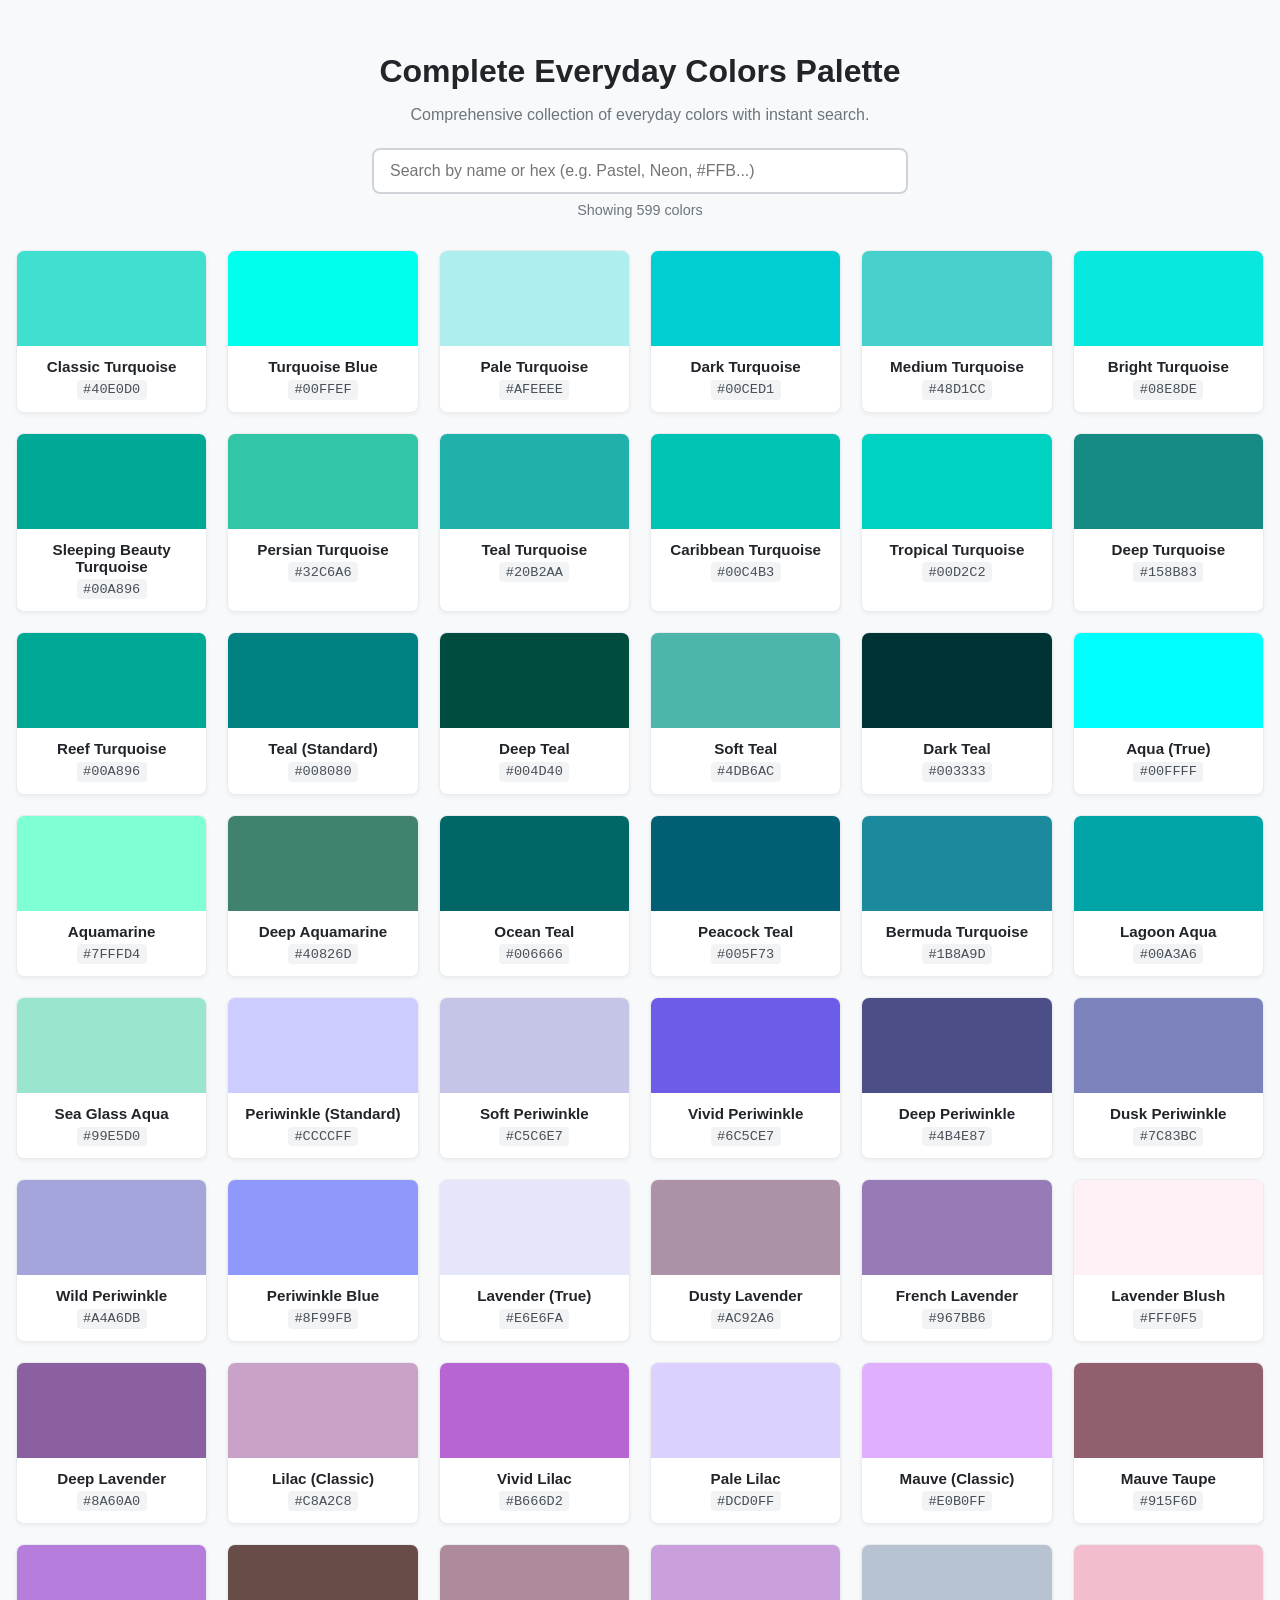
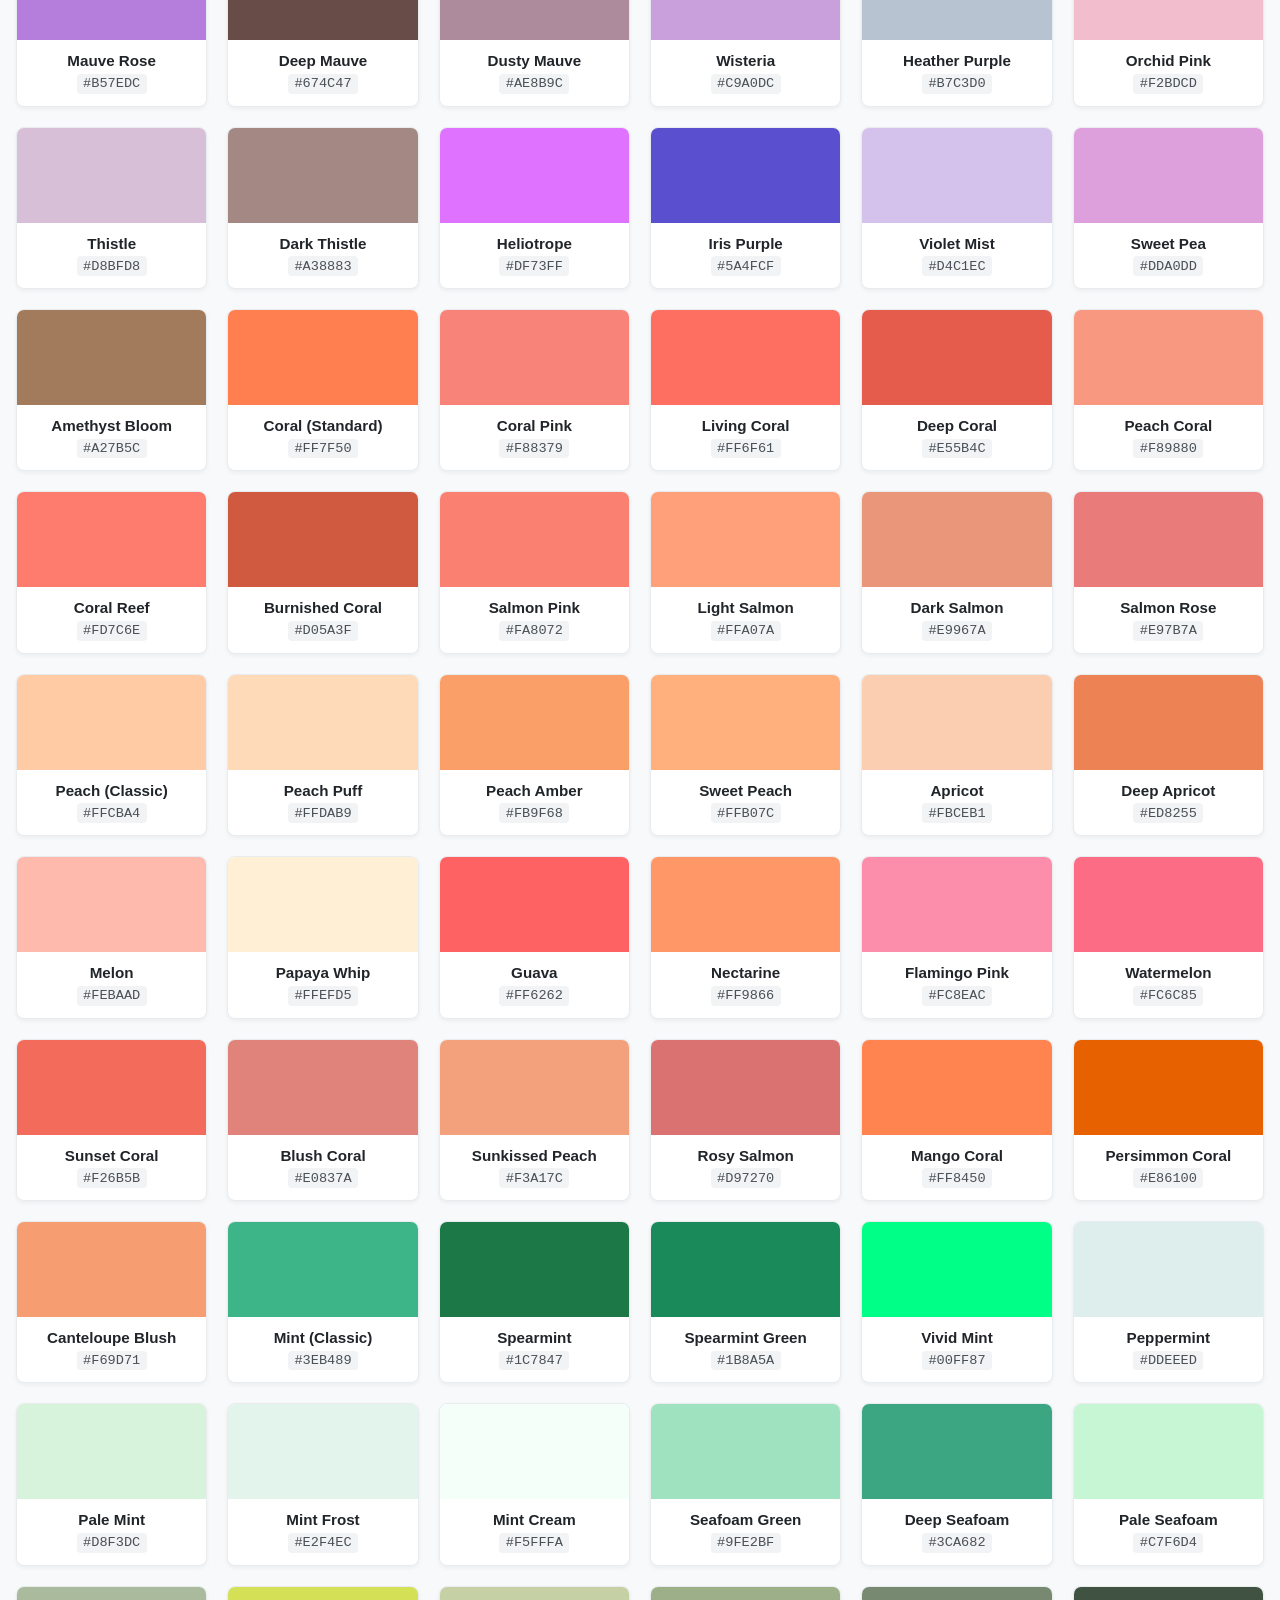
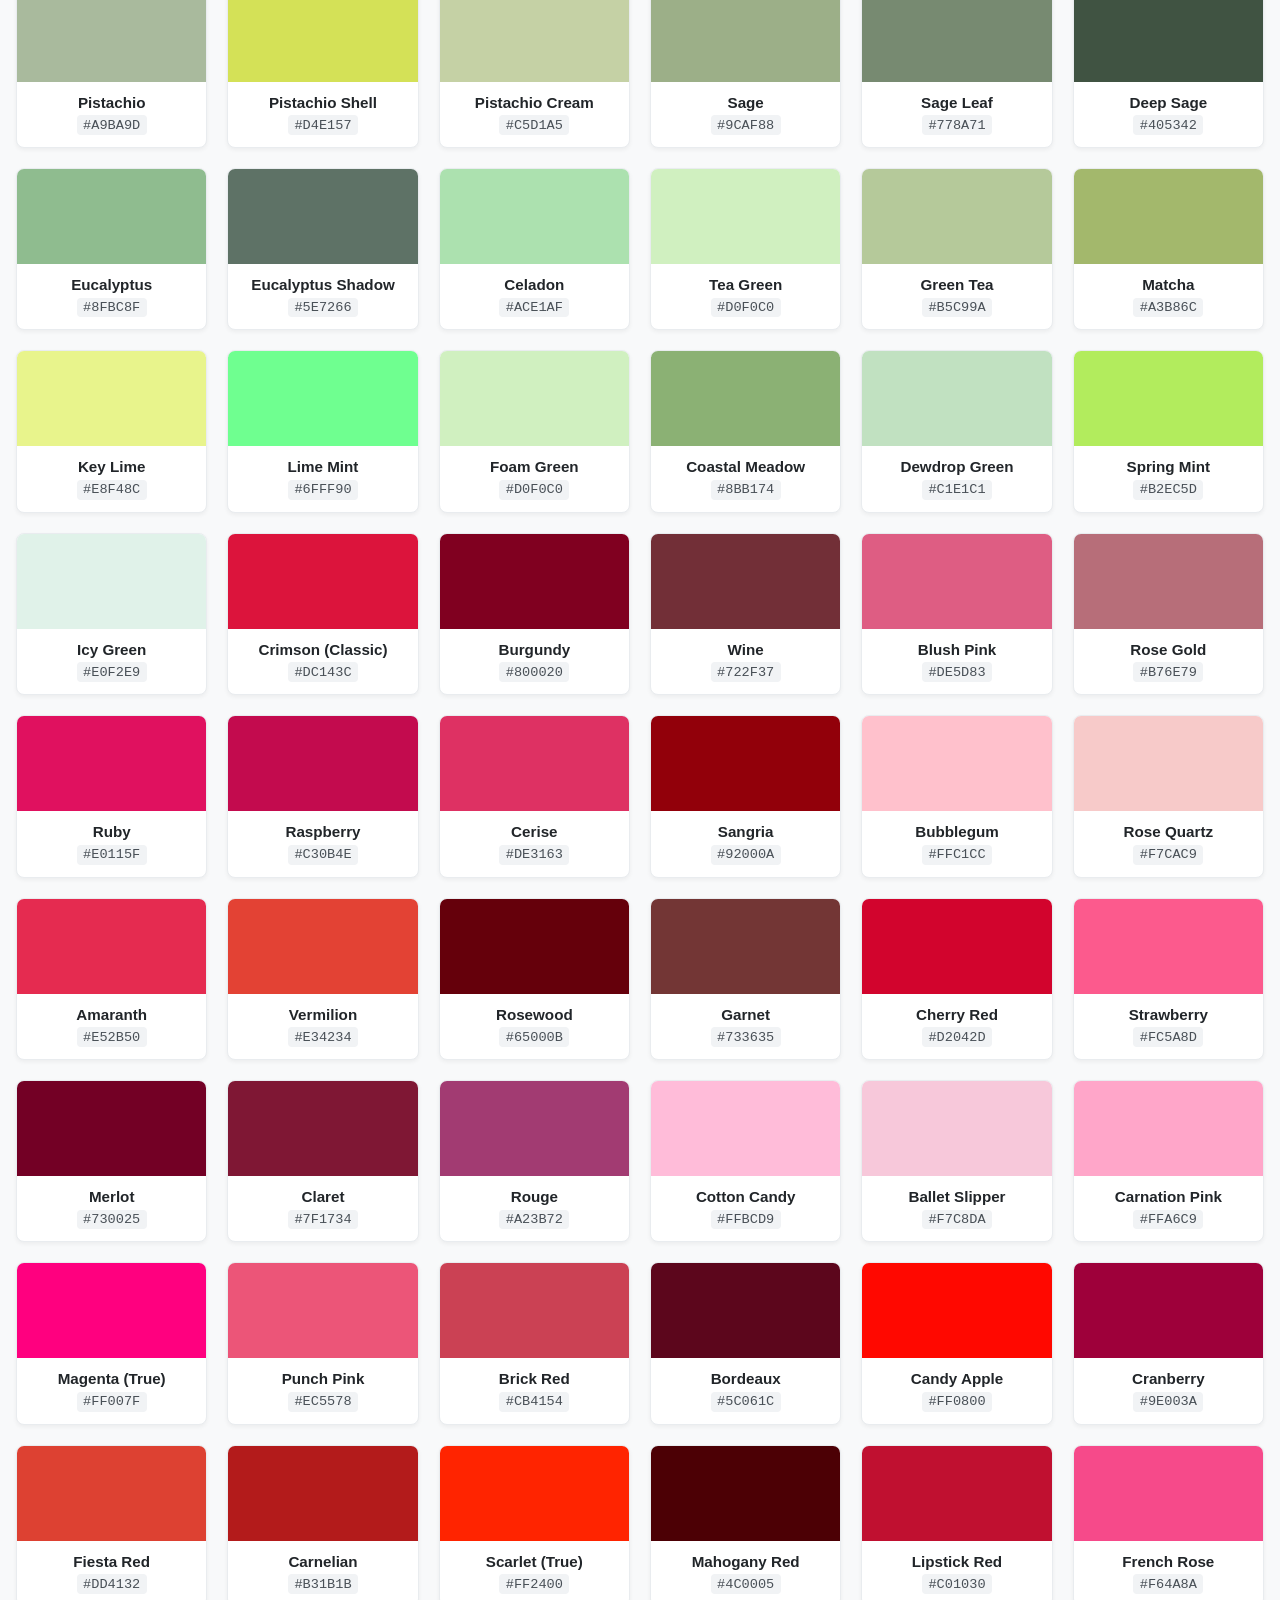
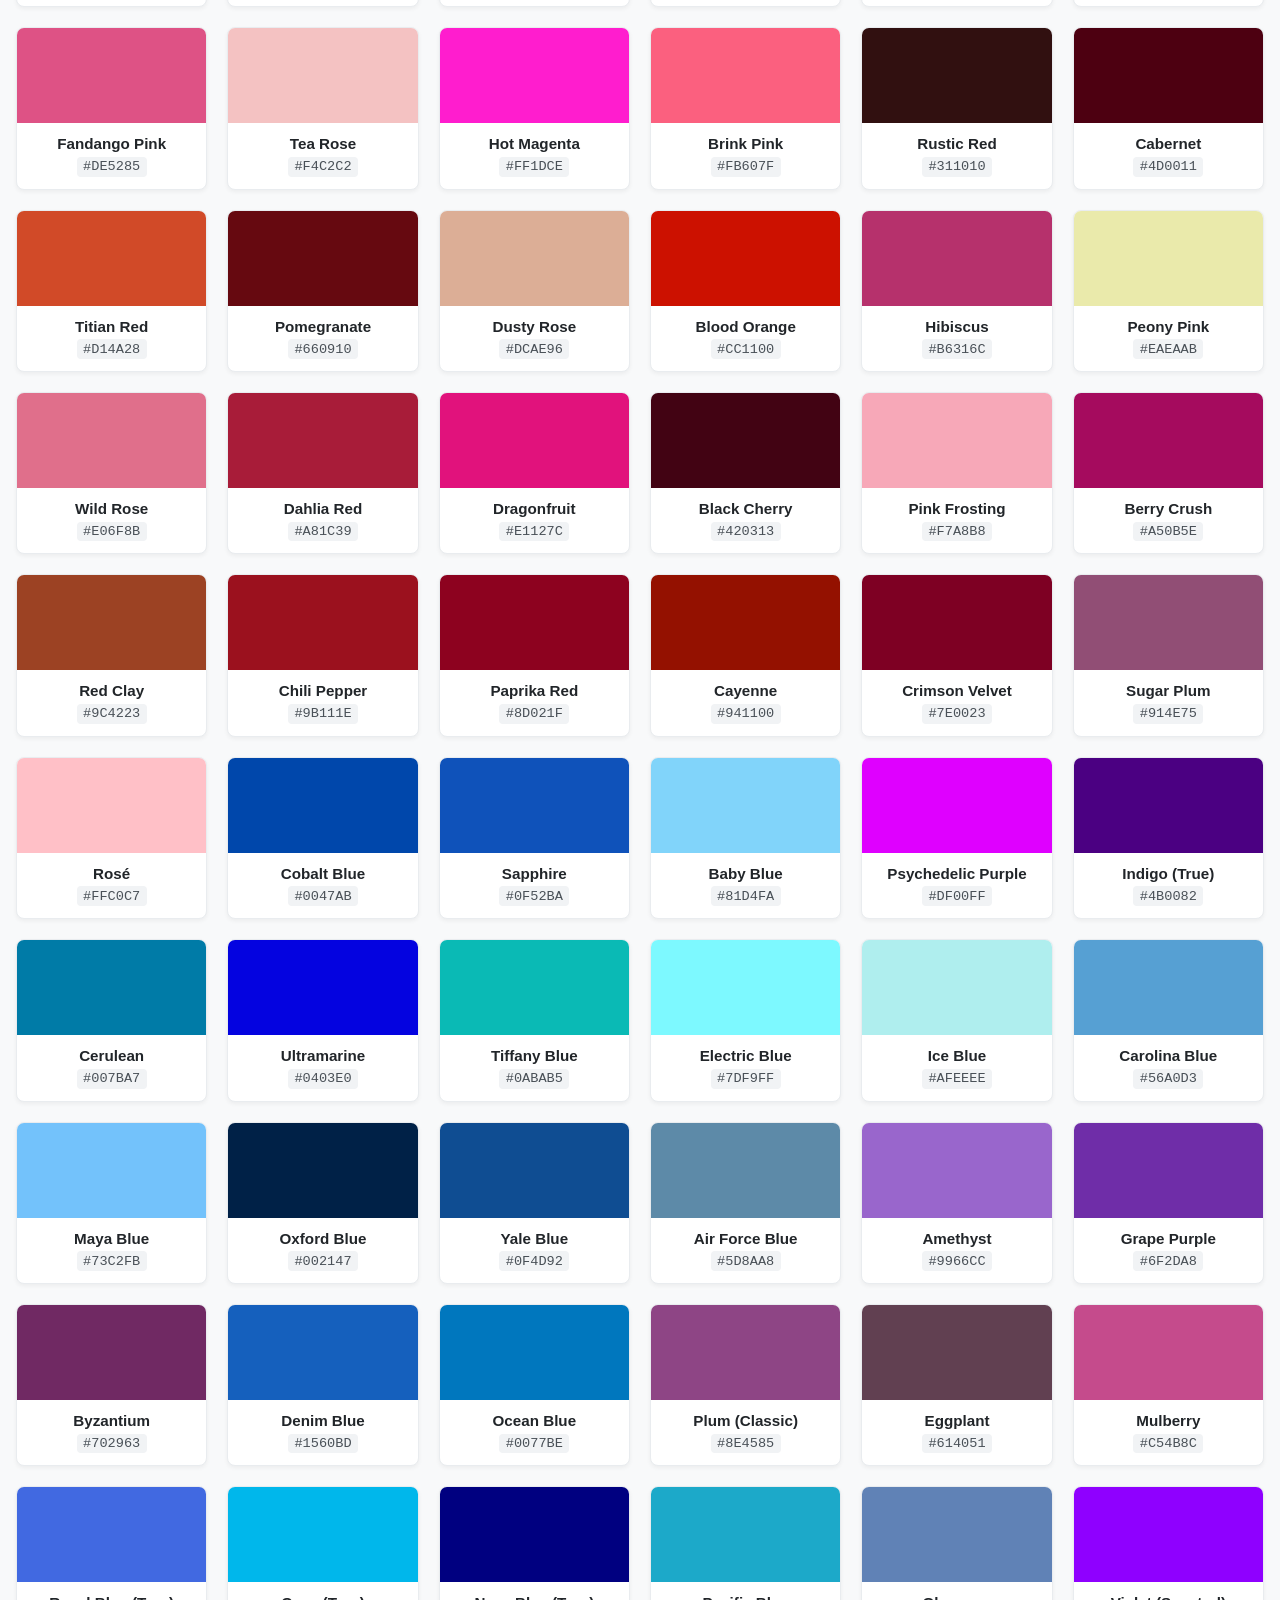
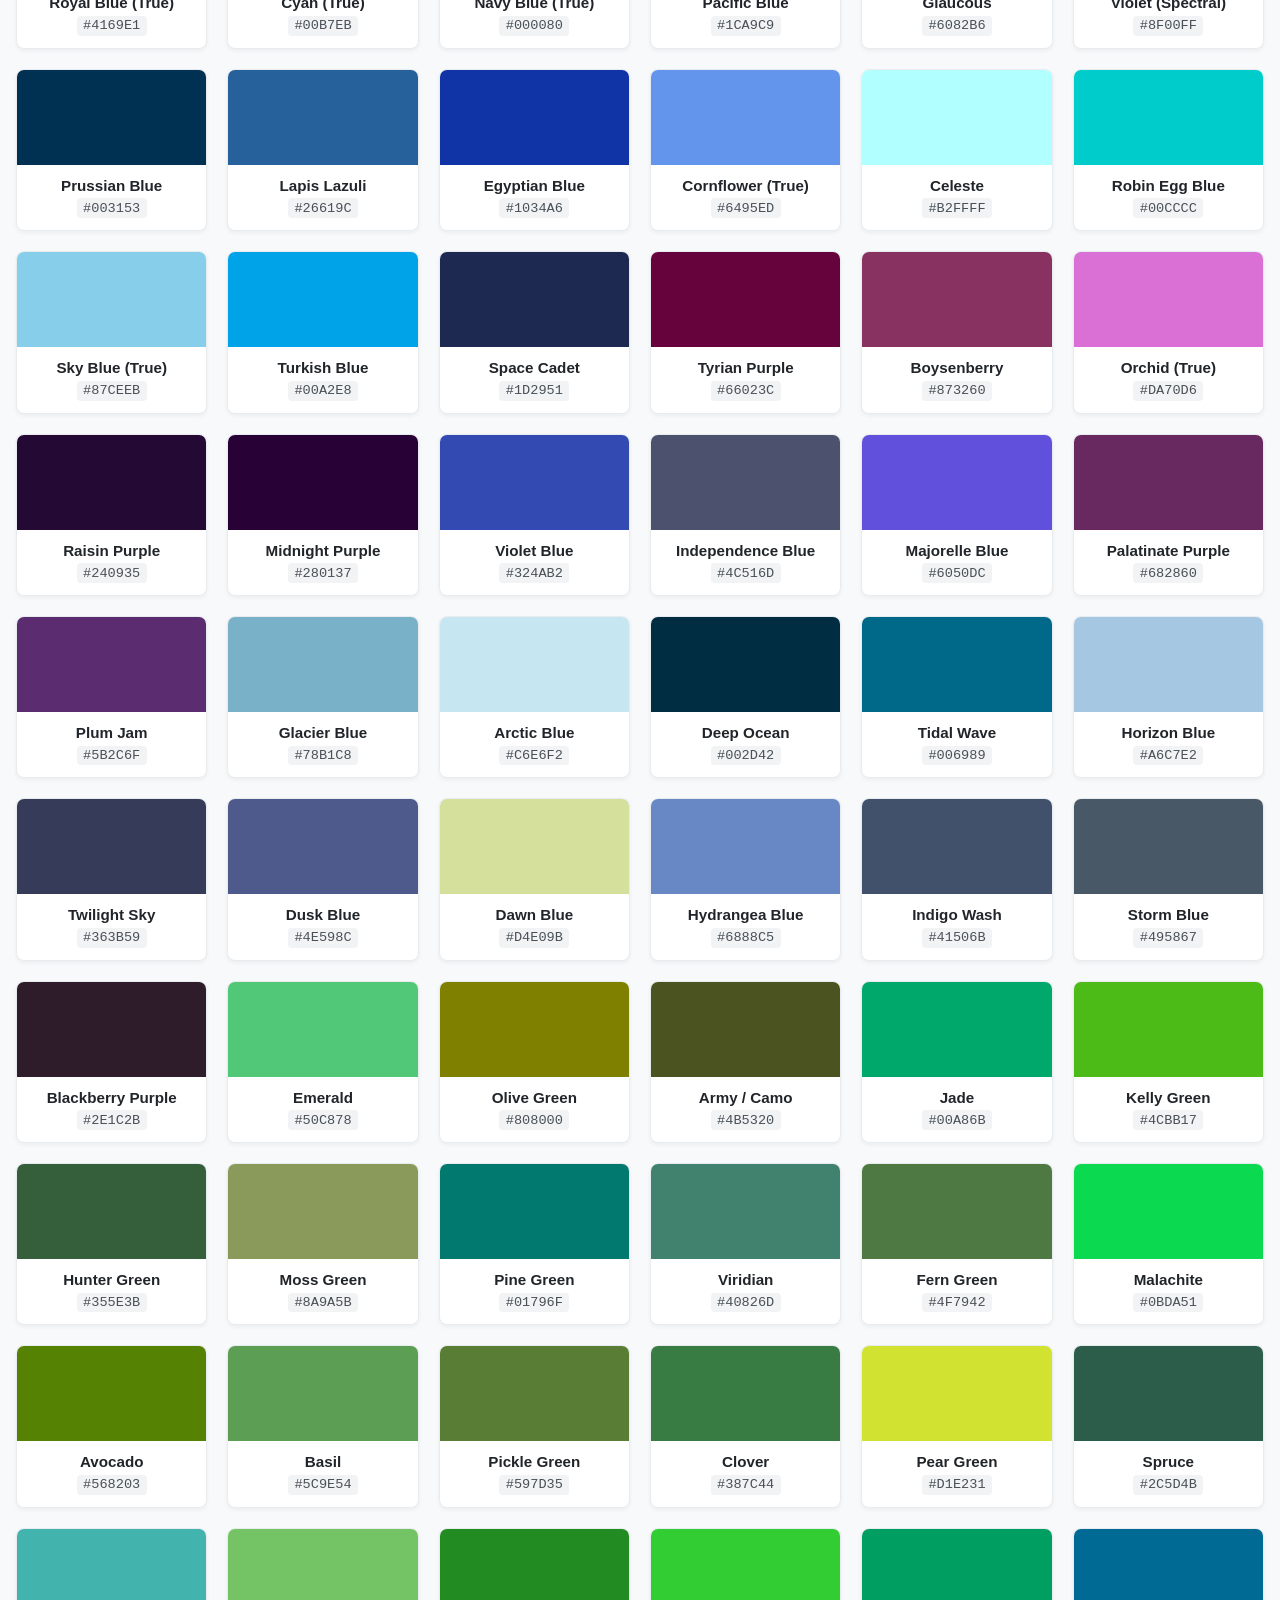
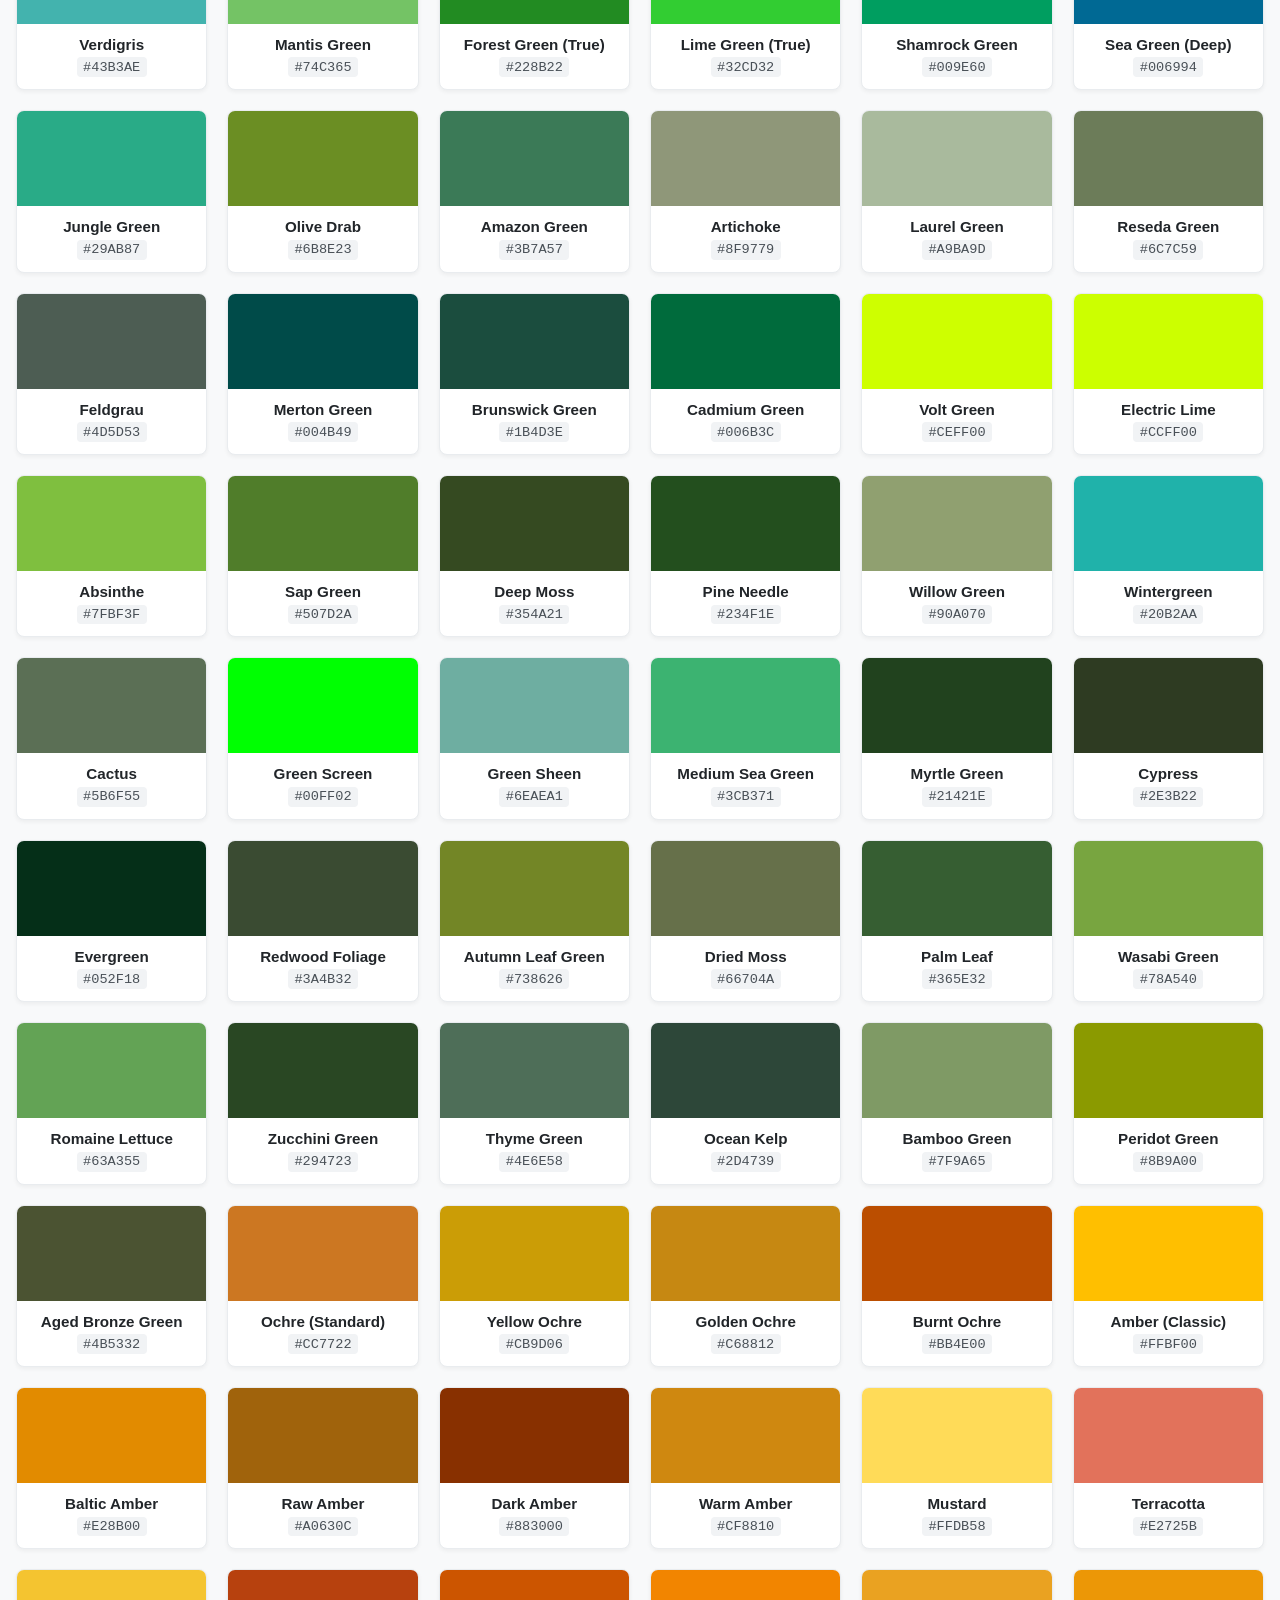
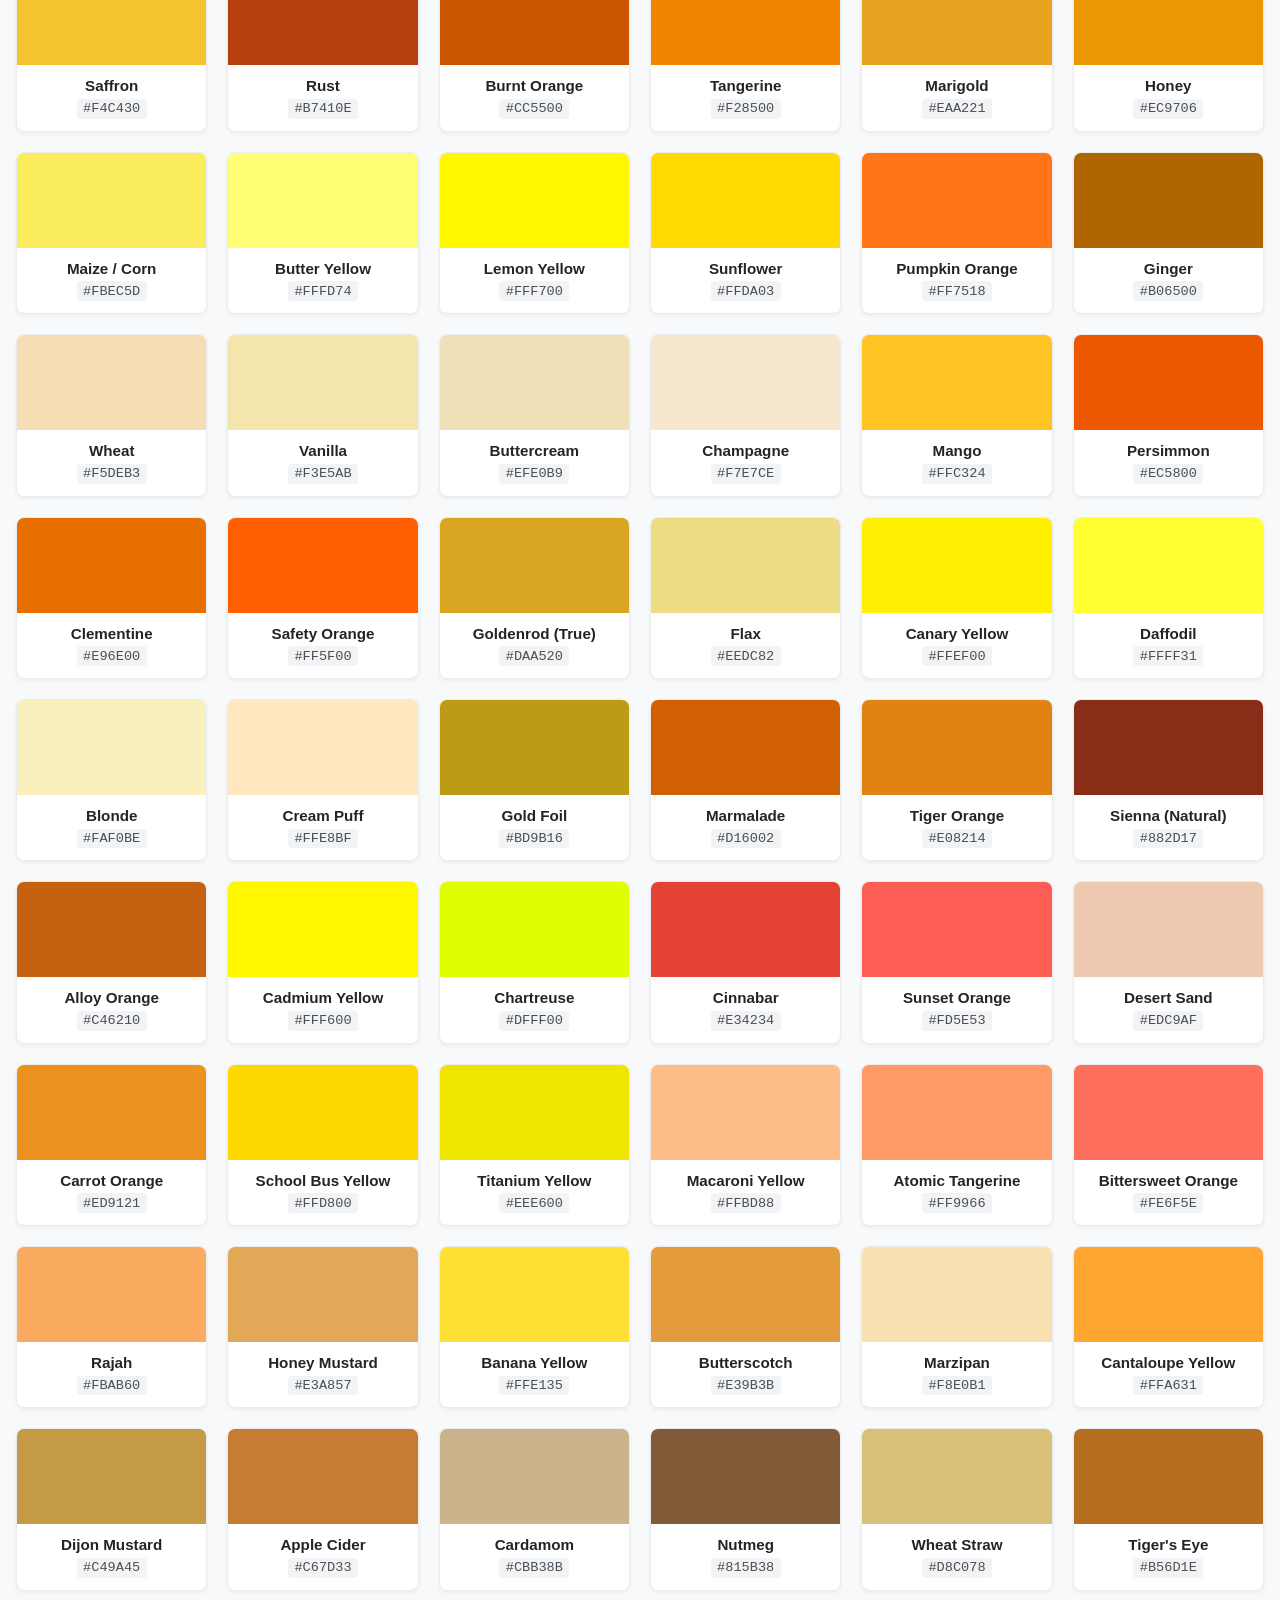
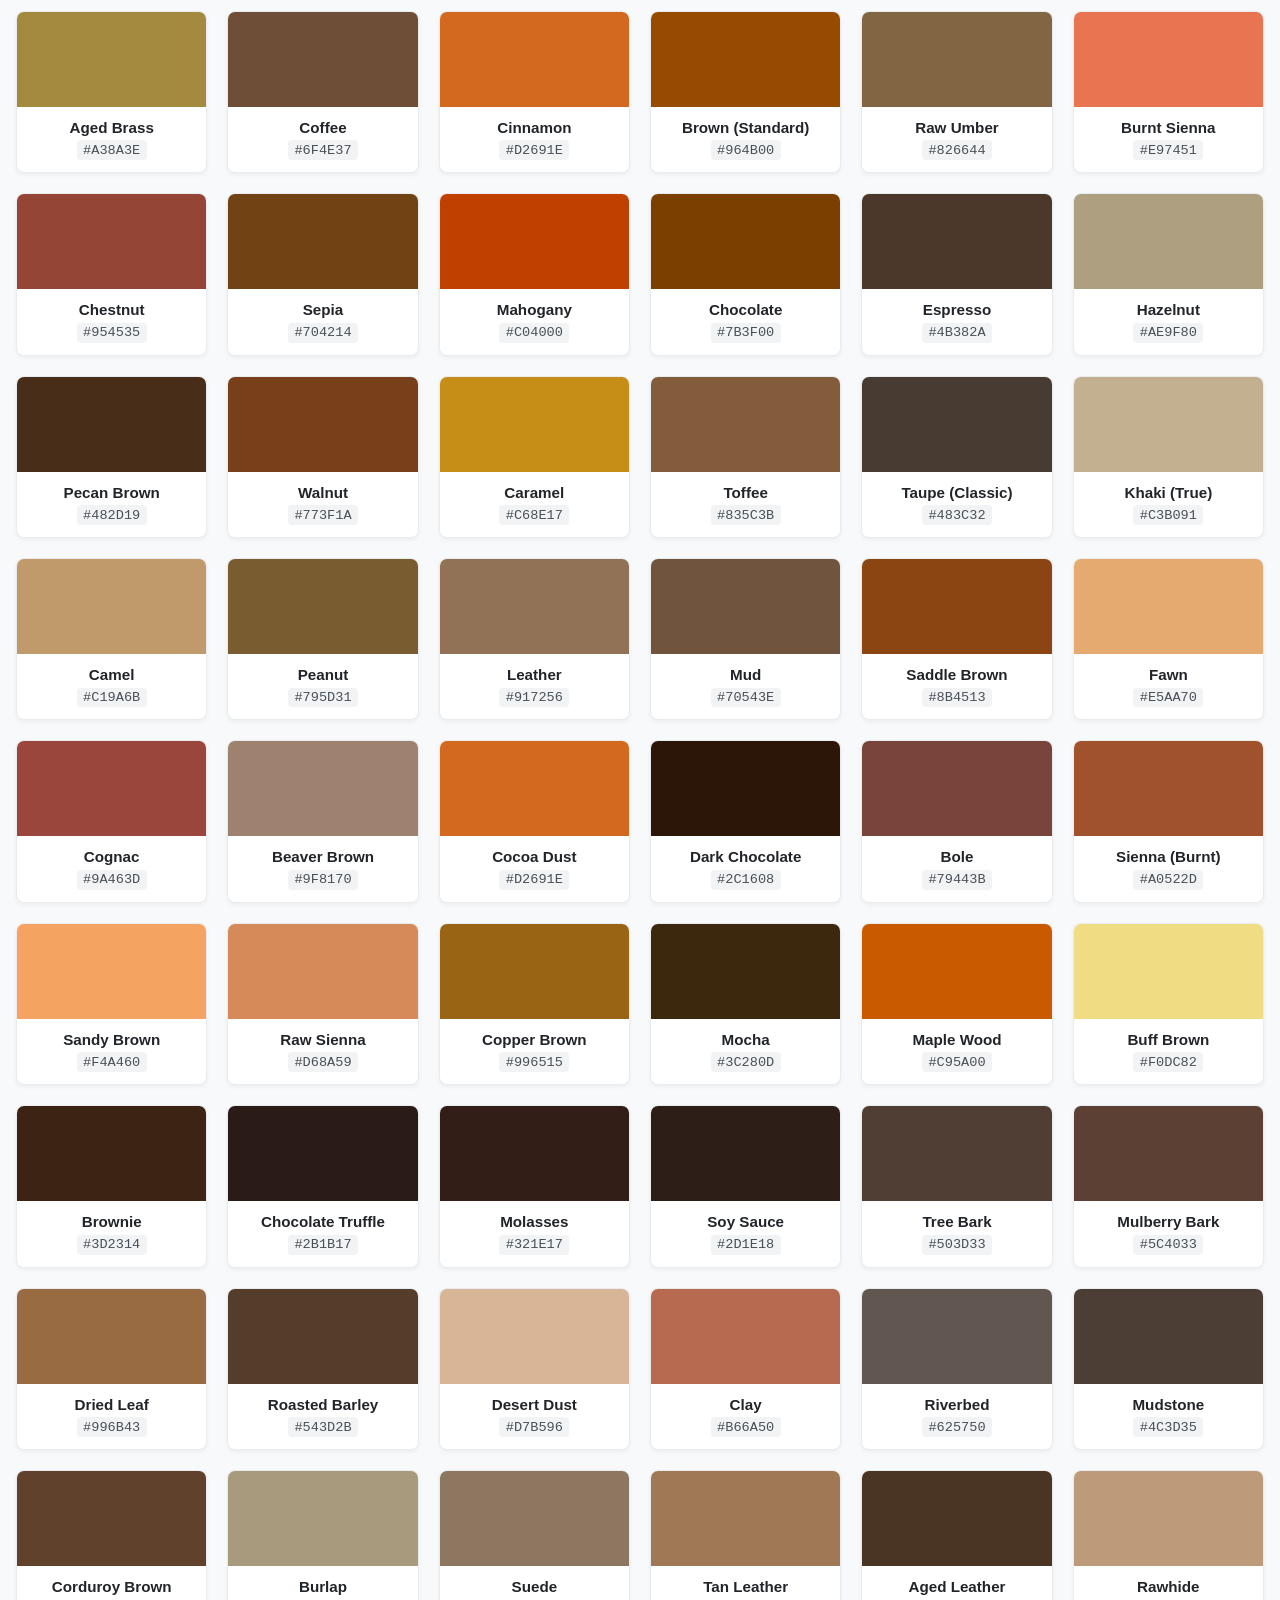
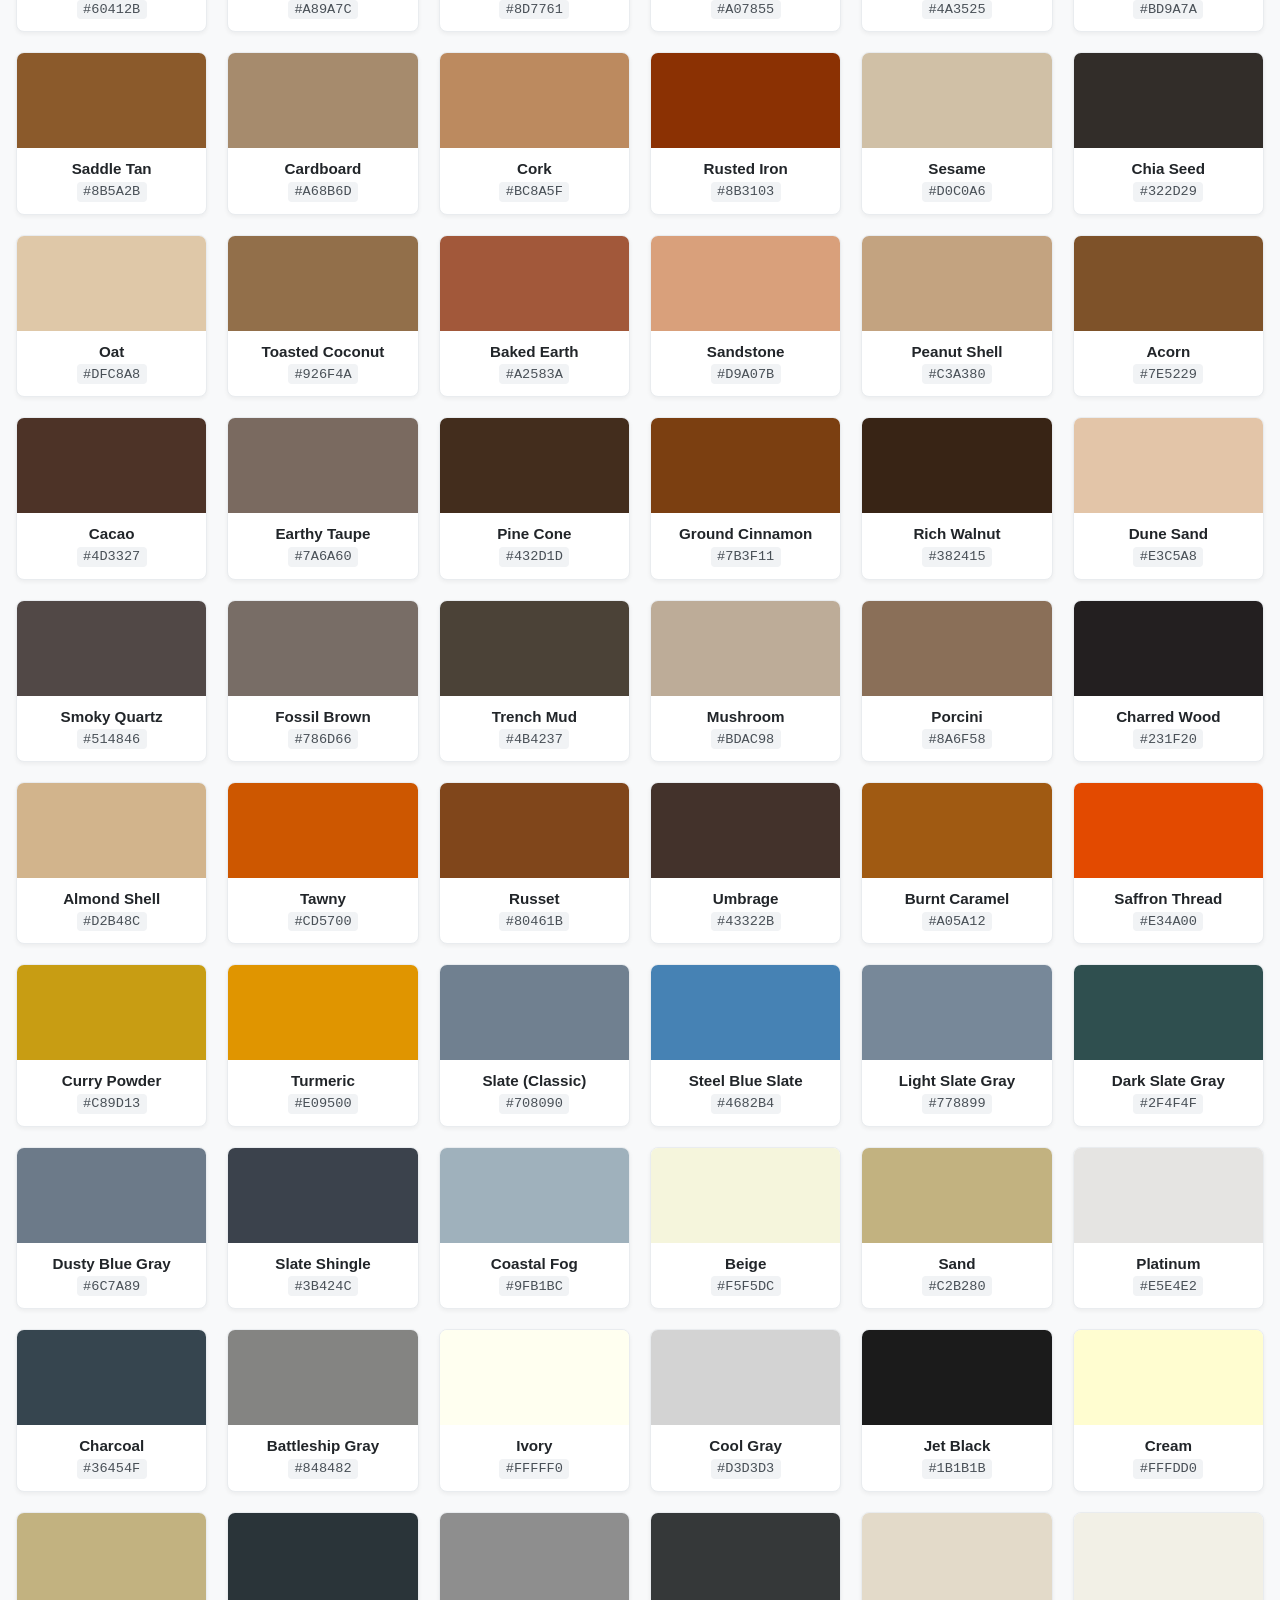
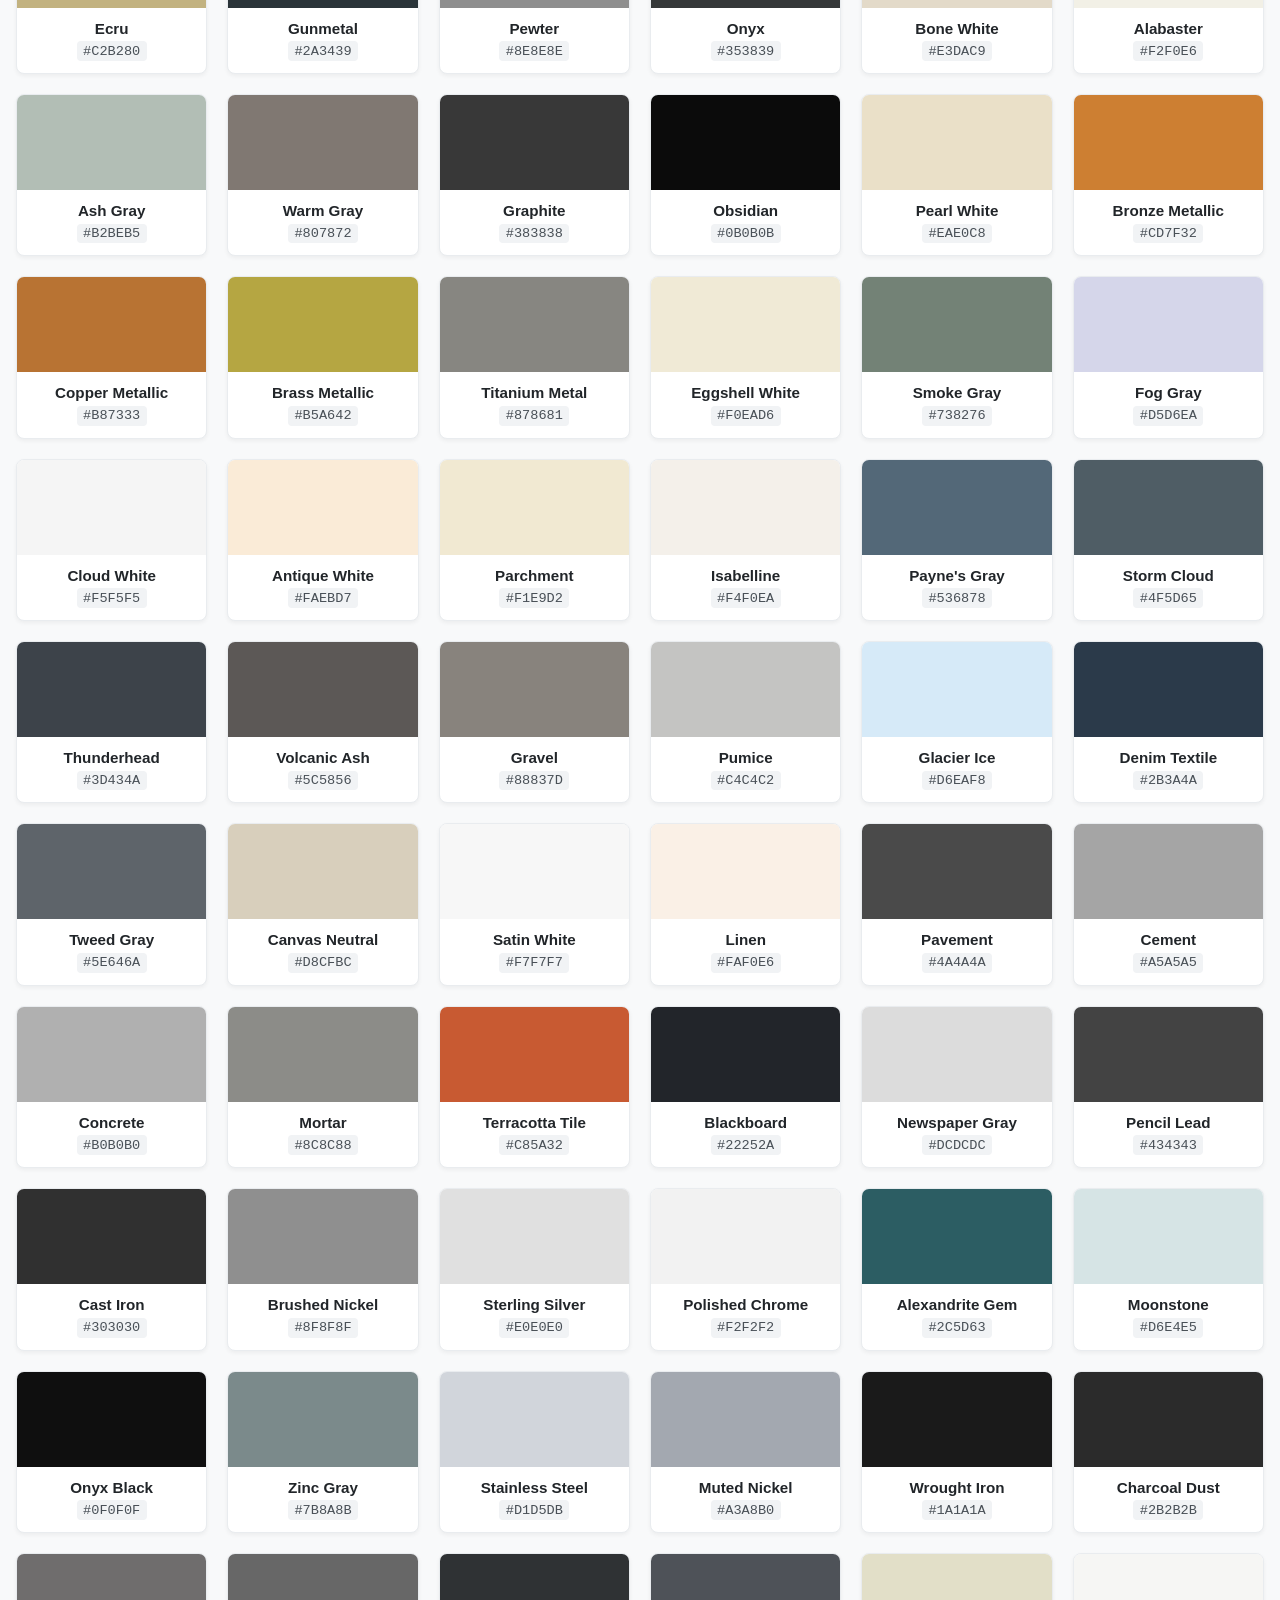
==== commit 7f9cffa2: "update offcolors.html" ====
--- a/offcolors.html
+++ b/offcolors.html
@@ -85,7 +85,7 @@
     <h1>Complete Everyday Colors Palette</h1>
     <p>Comprehensive collection of everyday colors with instant search.</p>
     <div class="search-container">
-      <input type="text" id="searchBar" placeholder="Search by name or hex (e.g. Neon, Turquoise, #40E...)" oninput="filterColors()">
+      <input type="text" id="searchBar" placeholder="Search by name or hex (e.g. Pastel, Neon, #FFB...)" oninput="filterColors()">
     </div>
     <div id="colorCount">Showing colors</div>
   </header>
@@ -699,7 +699,25 @@
       { name: "Neon Turquoise", hex: "#00F5D4" },
       { name: "Neon Coral", hex: "#FF4081" },
       { name: "Neon Mint", hex: "#00FFAB" },
-      { name: "Neon Gold", hex: "#FFD700" }
+      { name: "Neon Gold", hex: "#FFD700" },
+
+      // PASTEL & SOFT TONES (637-652)
+      { name: "Pastel Pink", hex: "#FFD1DC" },
+      { name: "Pastel Blue", hex: "#AEC6CF" },
+      { name: "Pastel Green", hex: "#77DD77" },
+      { name: "Pastel Yellow", hex: "#FDFD96" },
+      { name: "Pastel Purple", hex: "#B39EB5" },
+      { name: "Pastel Orange", hex: "#FFB347" },
+      { name: "Pastel Peach", hex: "#FFDAB9" },
+      { name: "Pastel Mint", hex: "#AAF0D1" },
+      { name: "Pastel Lavender", hex: "#DCD0FF" },
+      { name: "Pastel Rose", hex: "#FFC0CB" },
+      { name: "Pastel Turquoise", hex: "#AFEEEE" },
+      { name: "Pastel Coral", hex: "#F88379" },
+      { name: "Pastel Lilac", hex: "#C8A2C8" },
+      { name: "Pastel Lemon", hex: "#FFFACD" },
+      { name: "Pastel Aqua", hex: "#E0F7FA" },
+      { name: "Pastel Mauve", hex: "#E0B0FF" }
     ];
 
     const grid = document.getElementById('colorGrid');
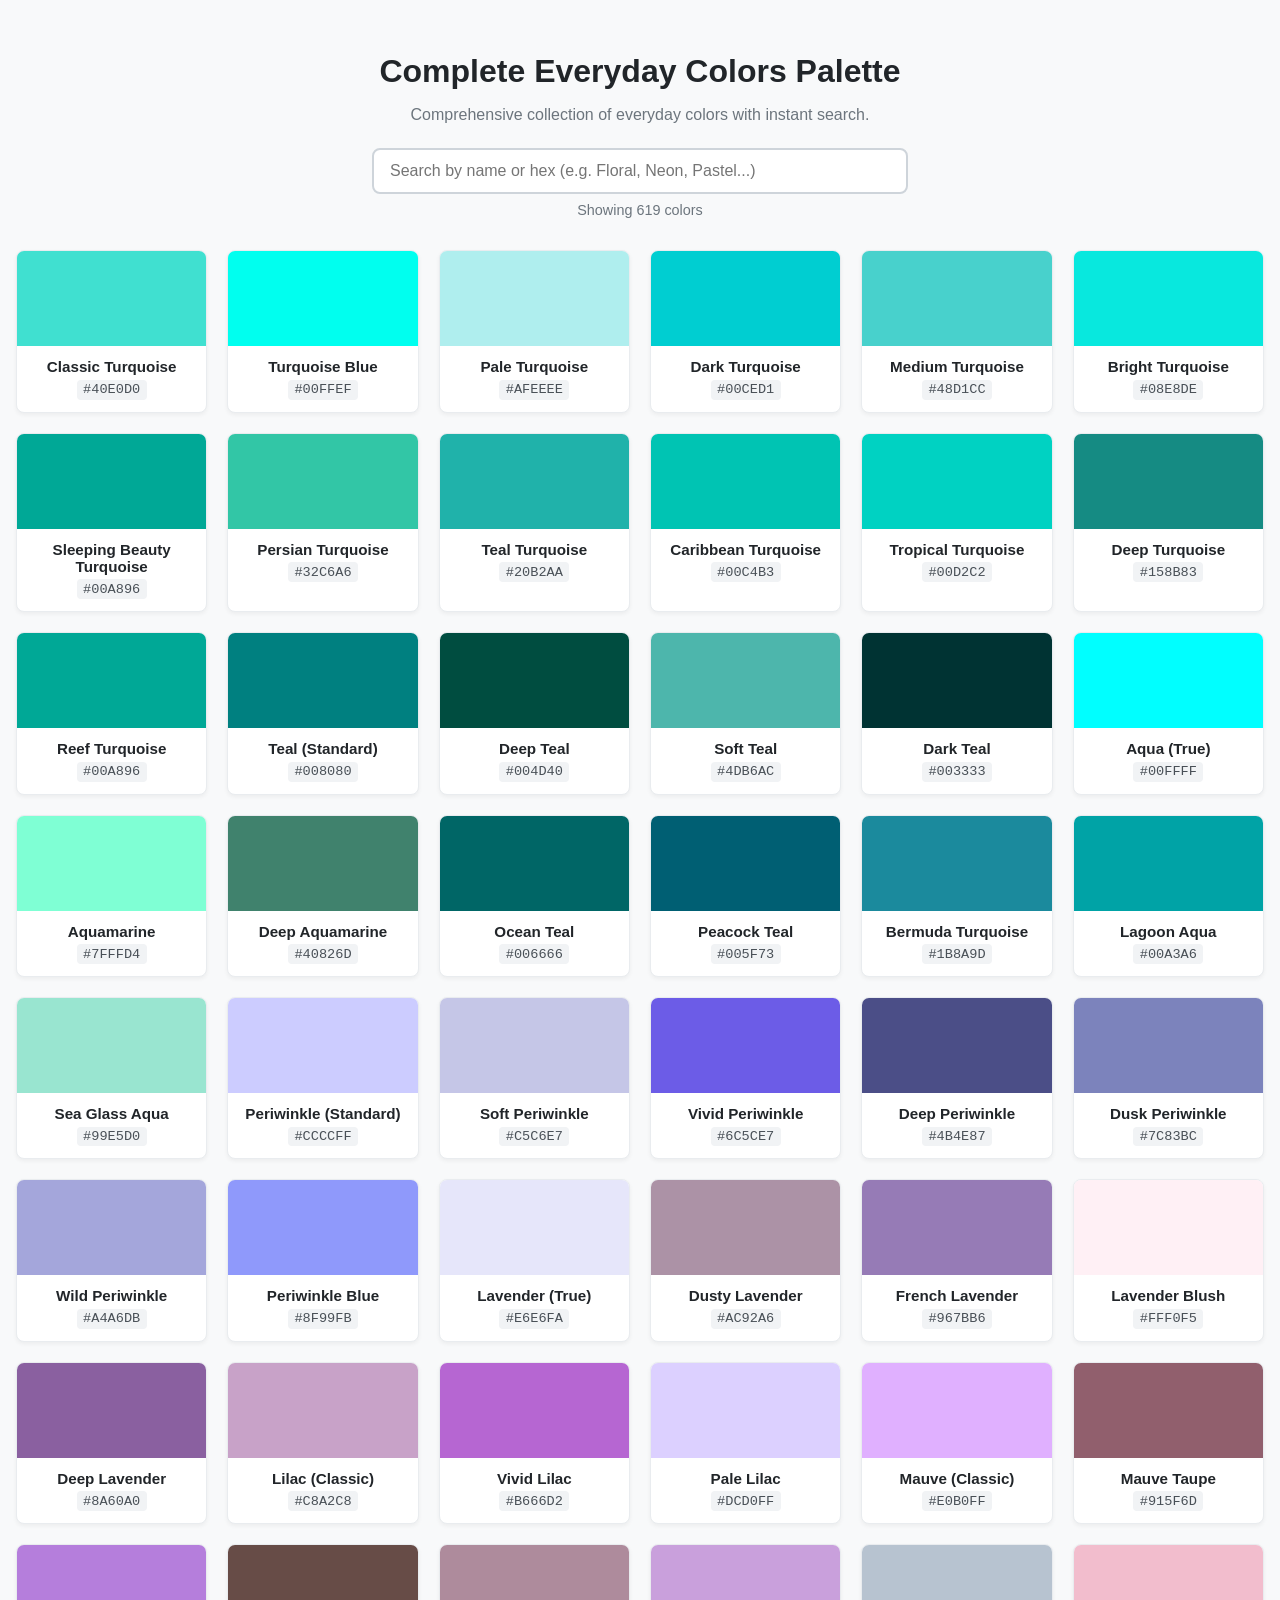
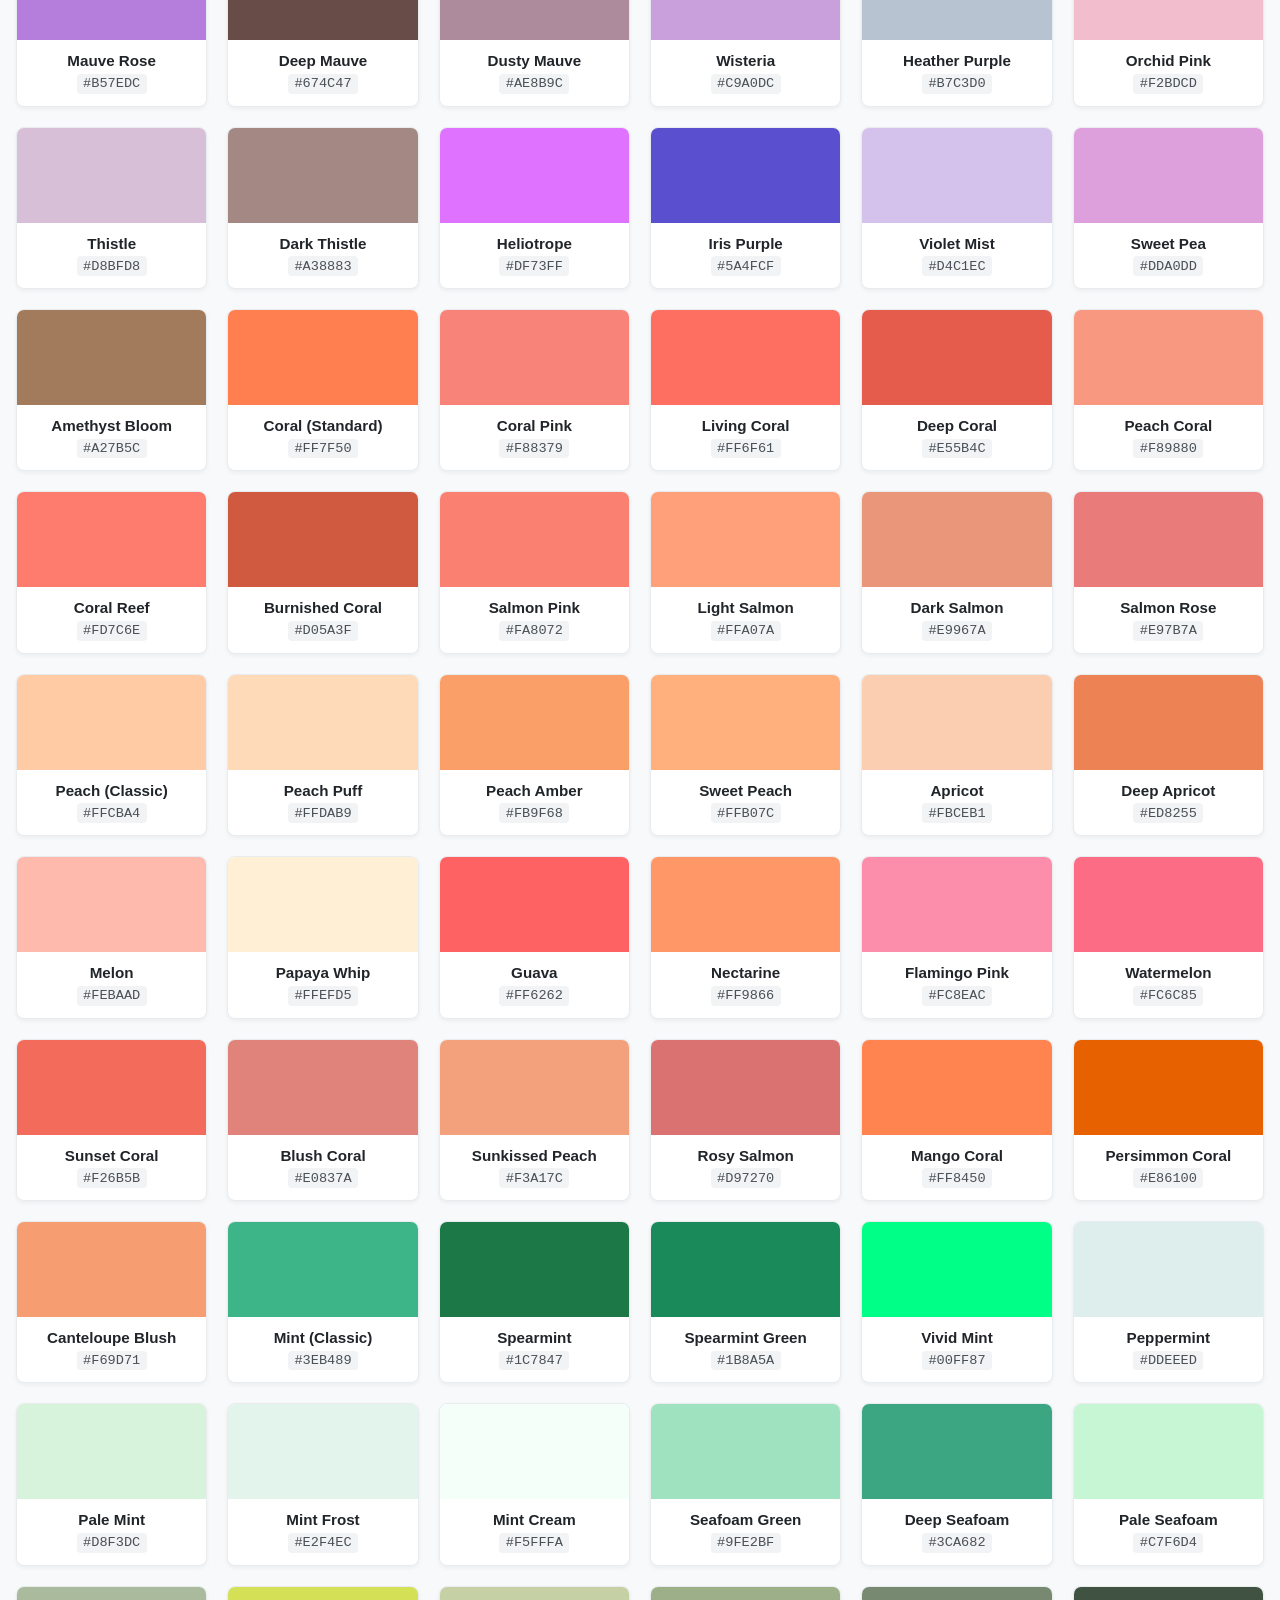
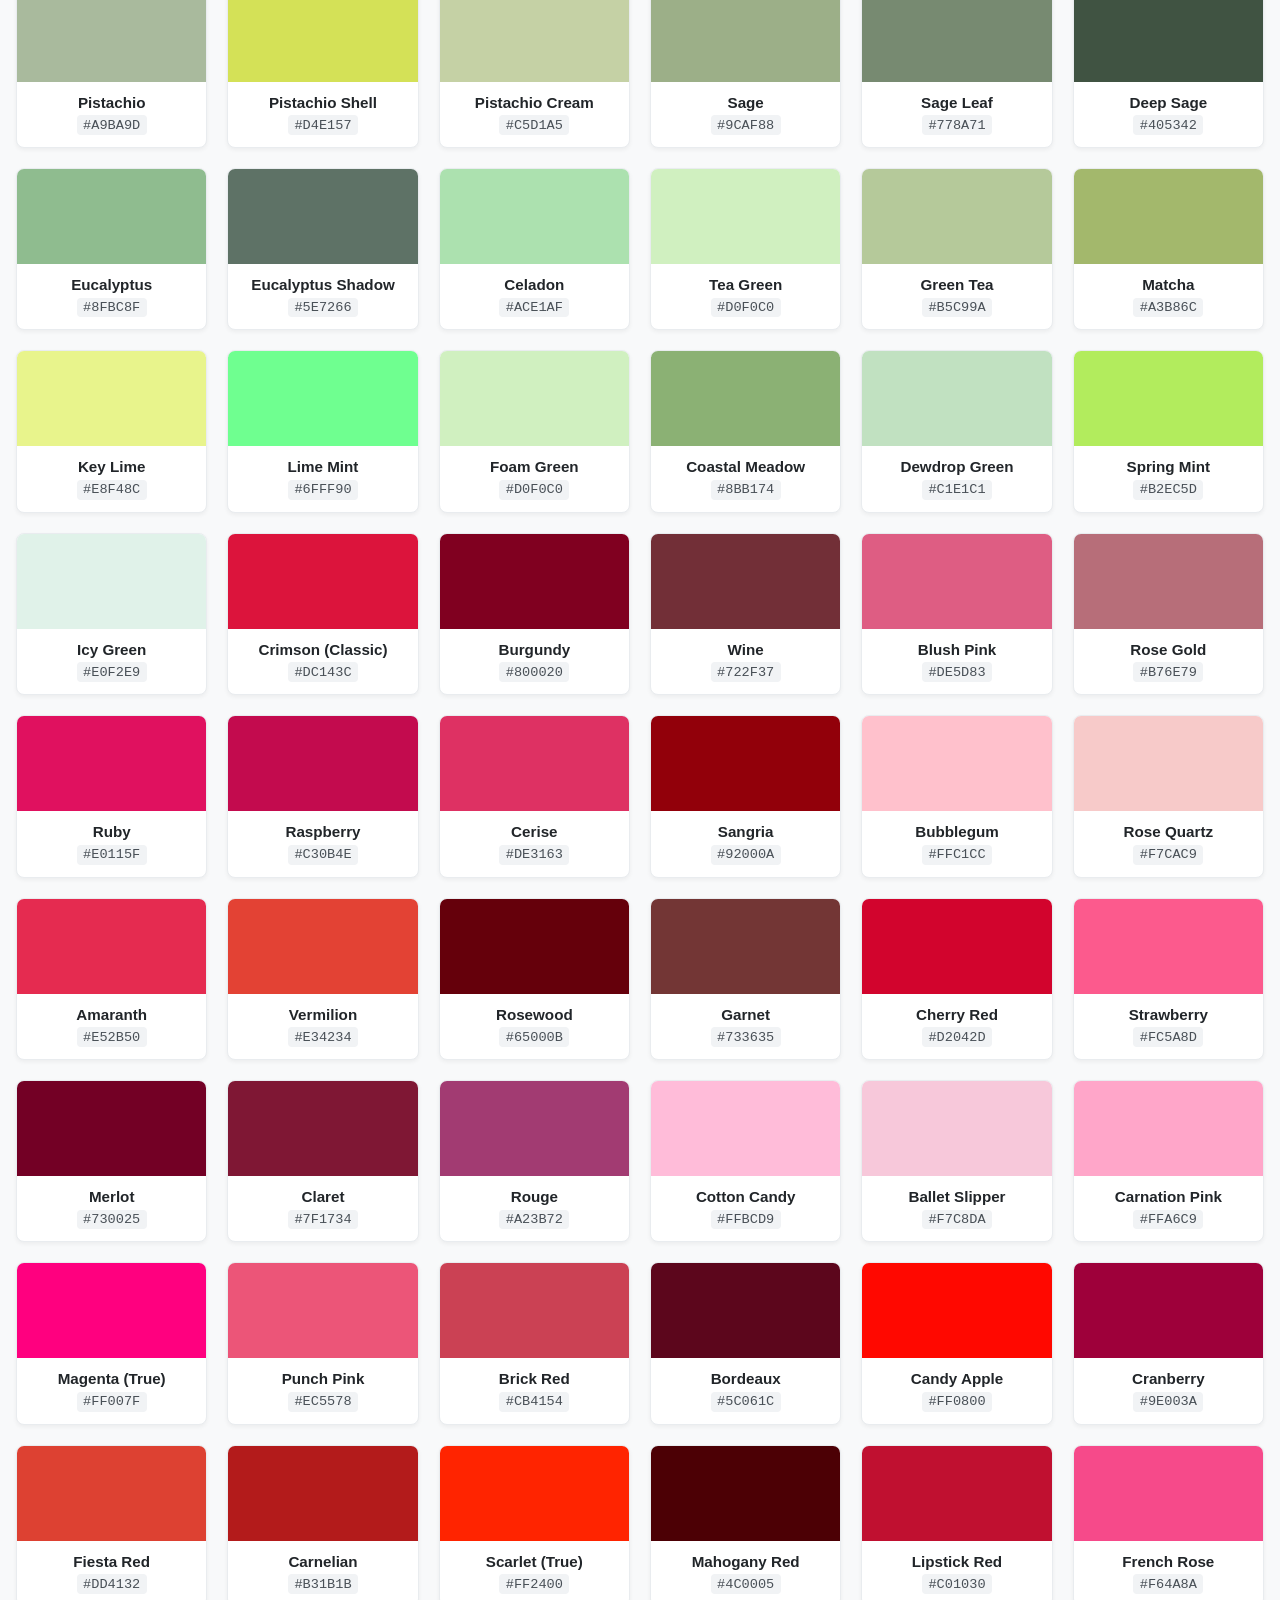
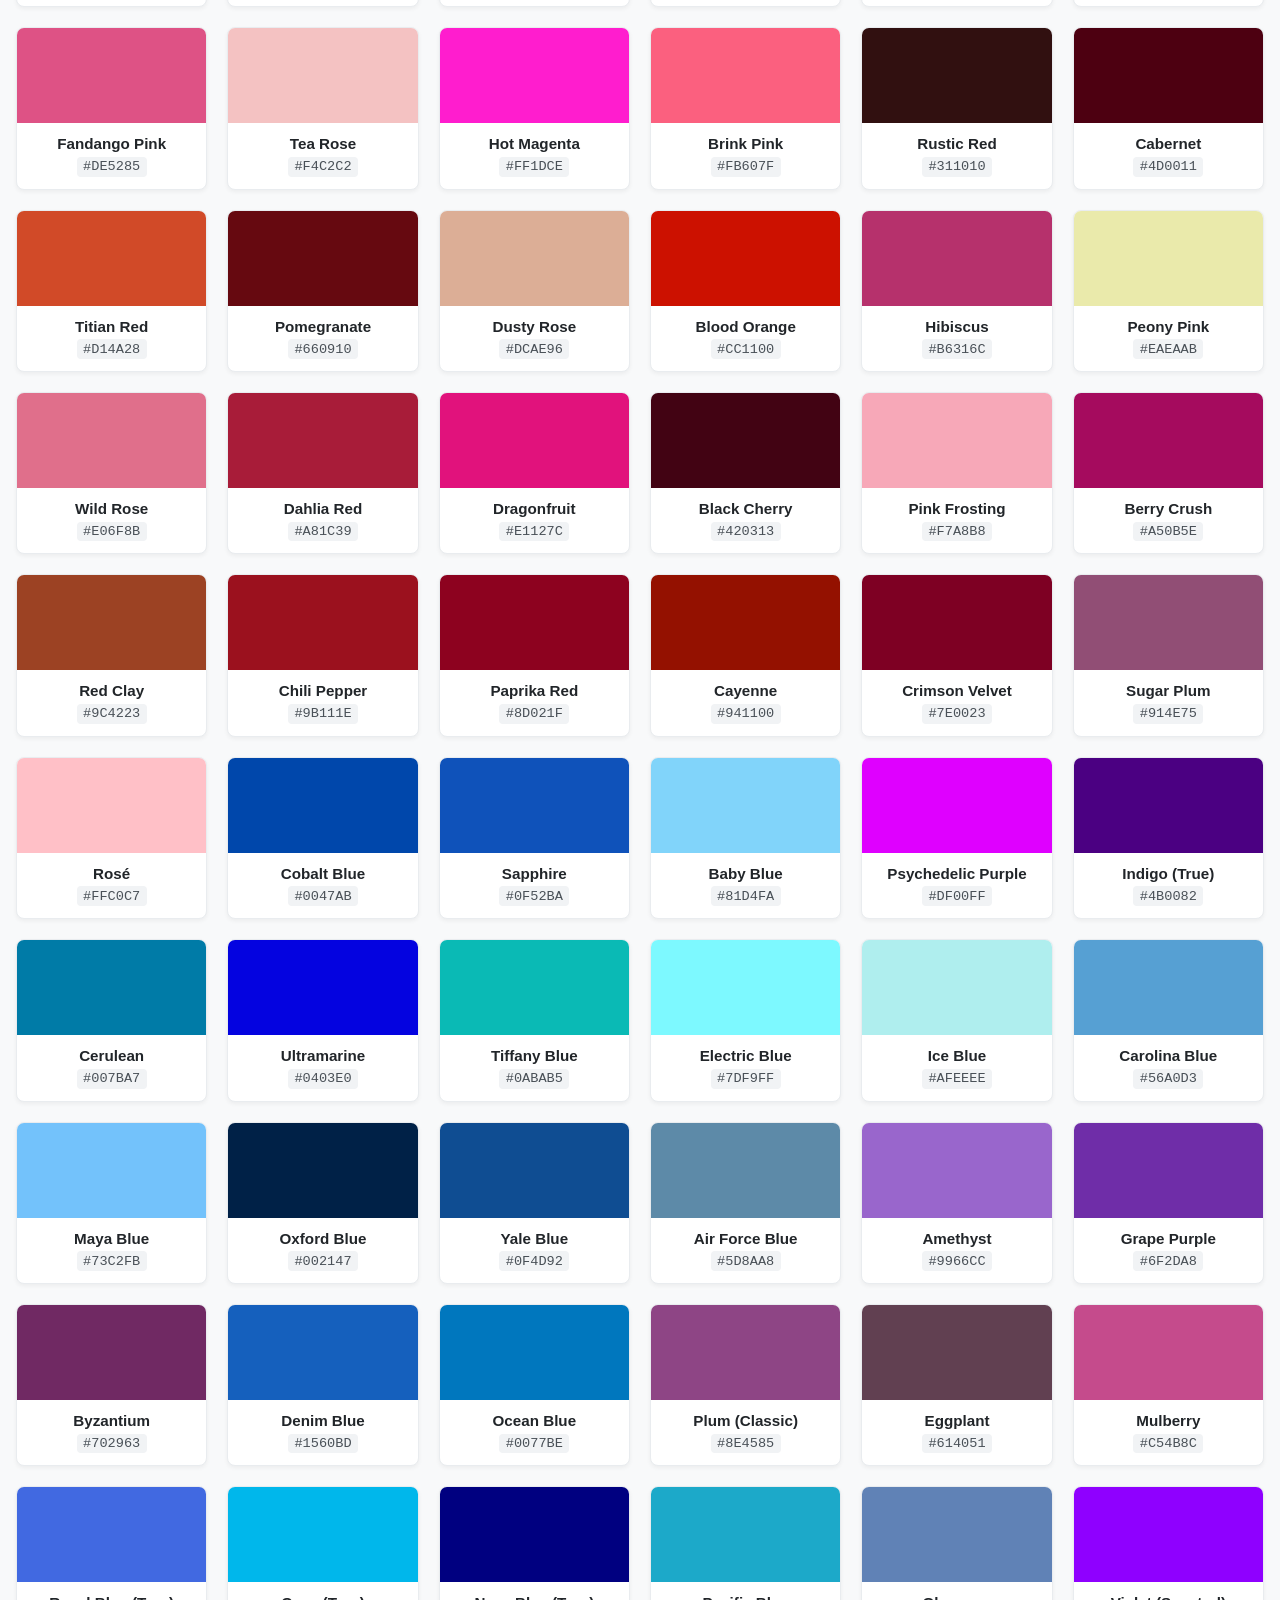
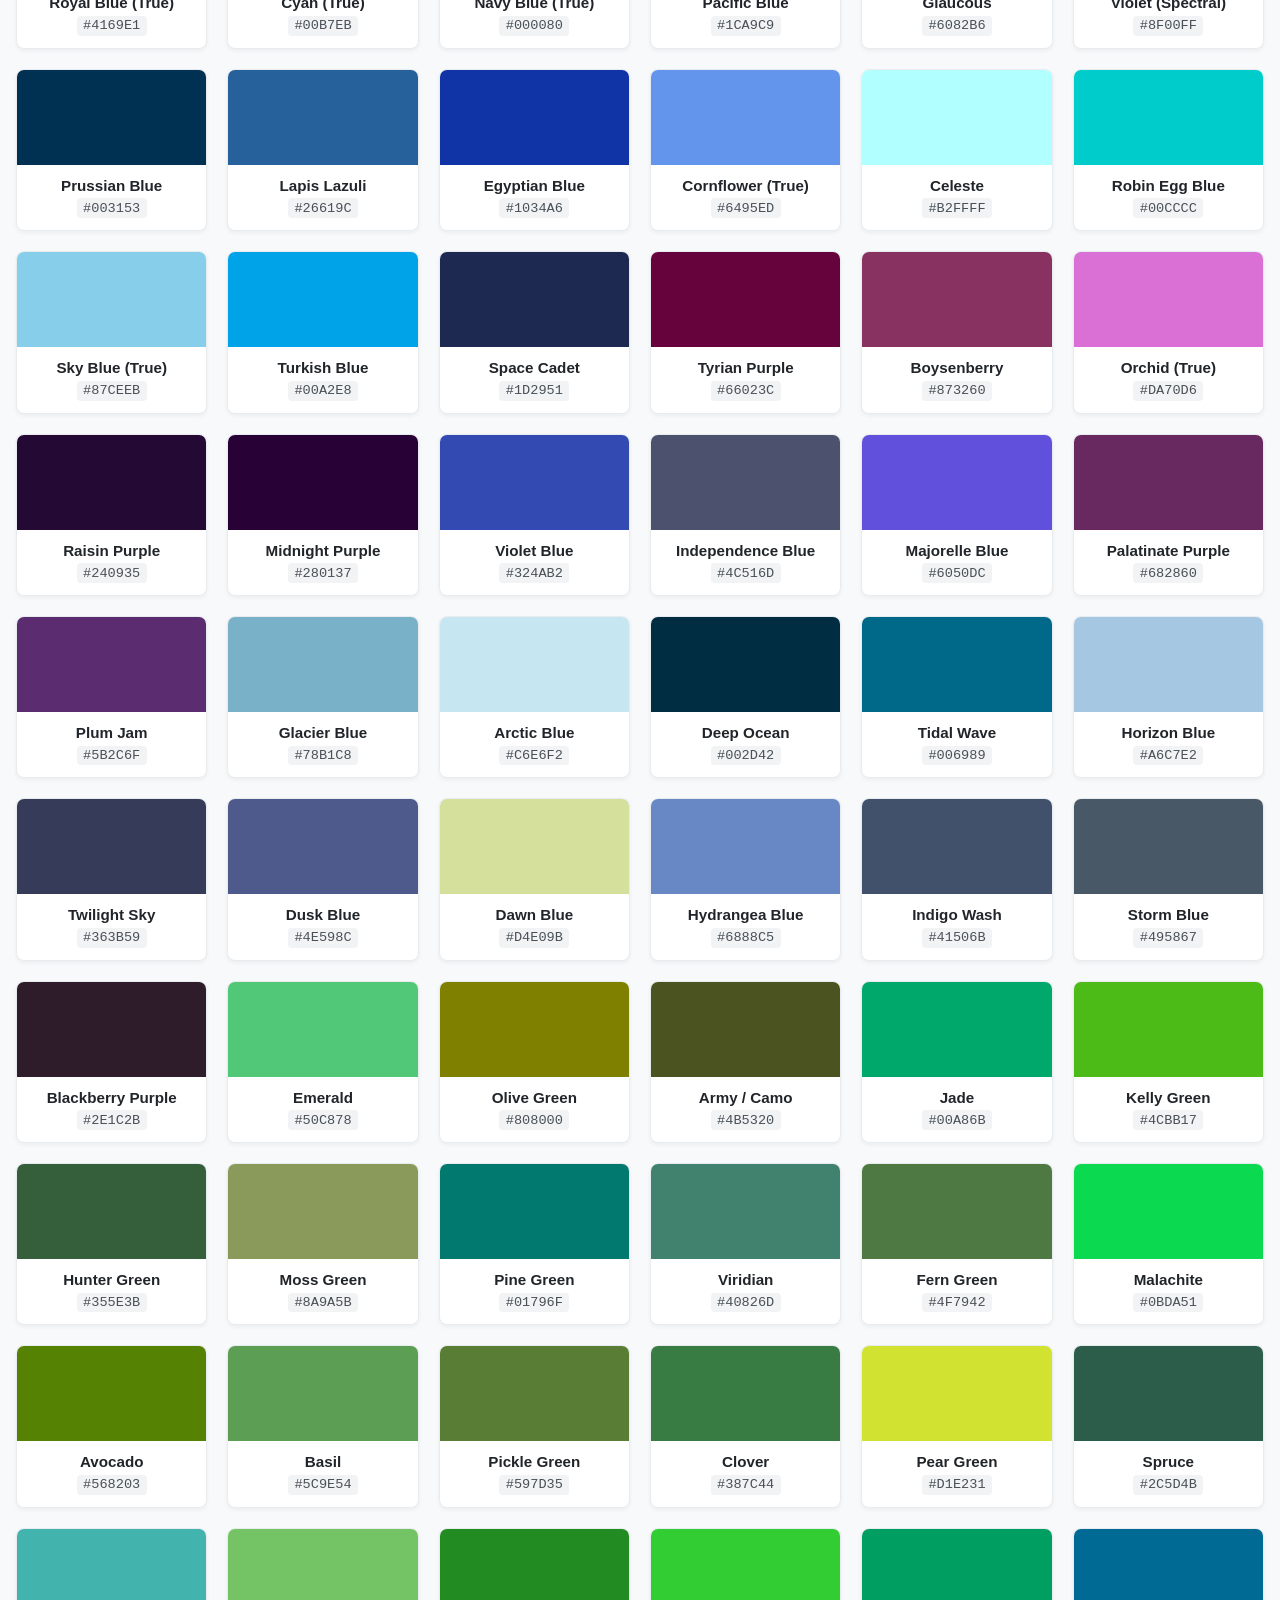
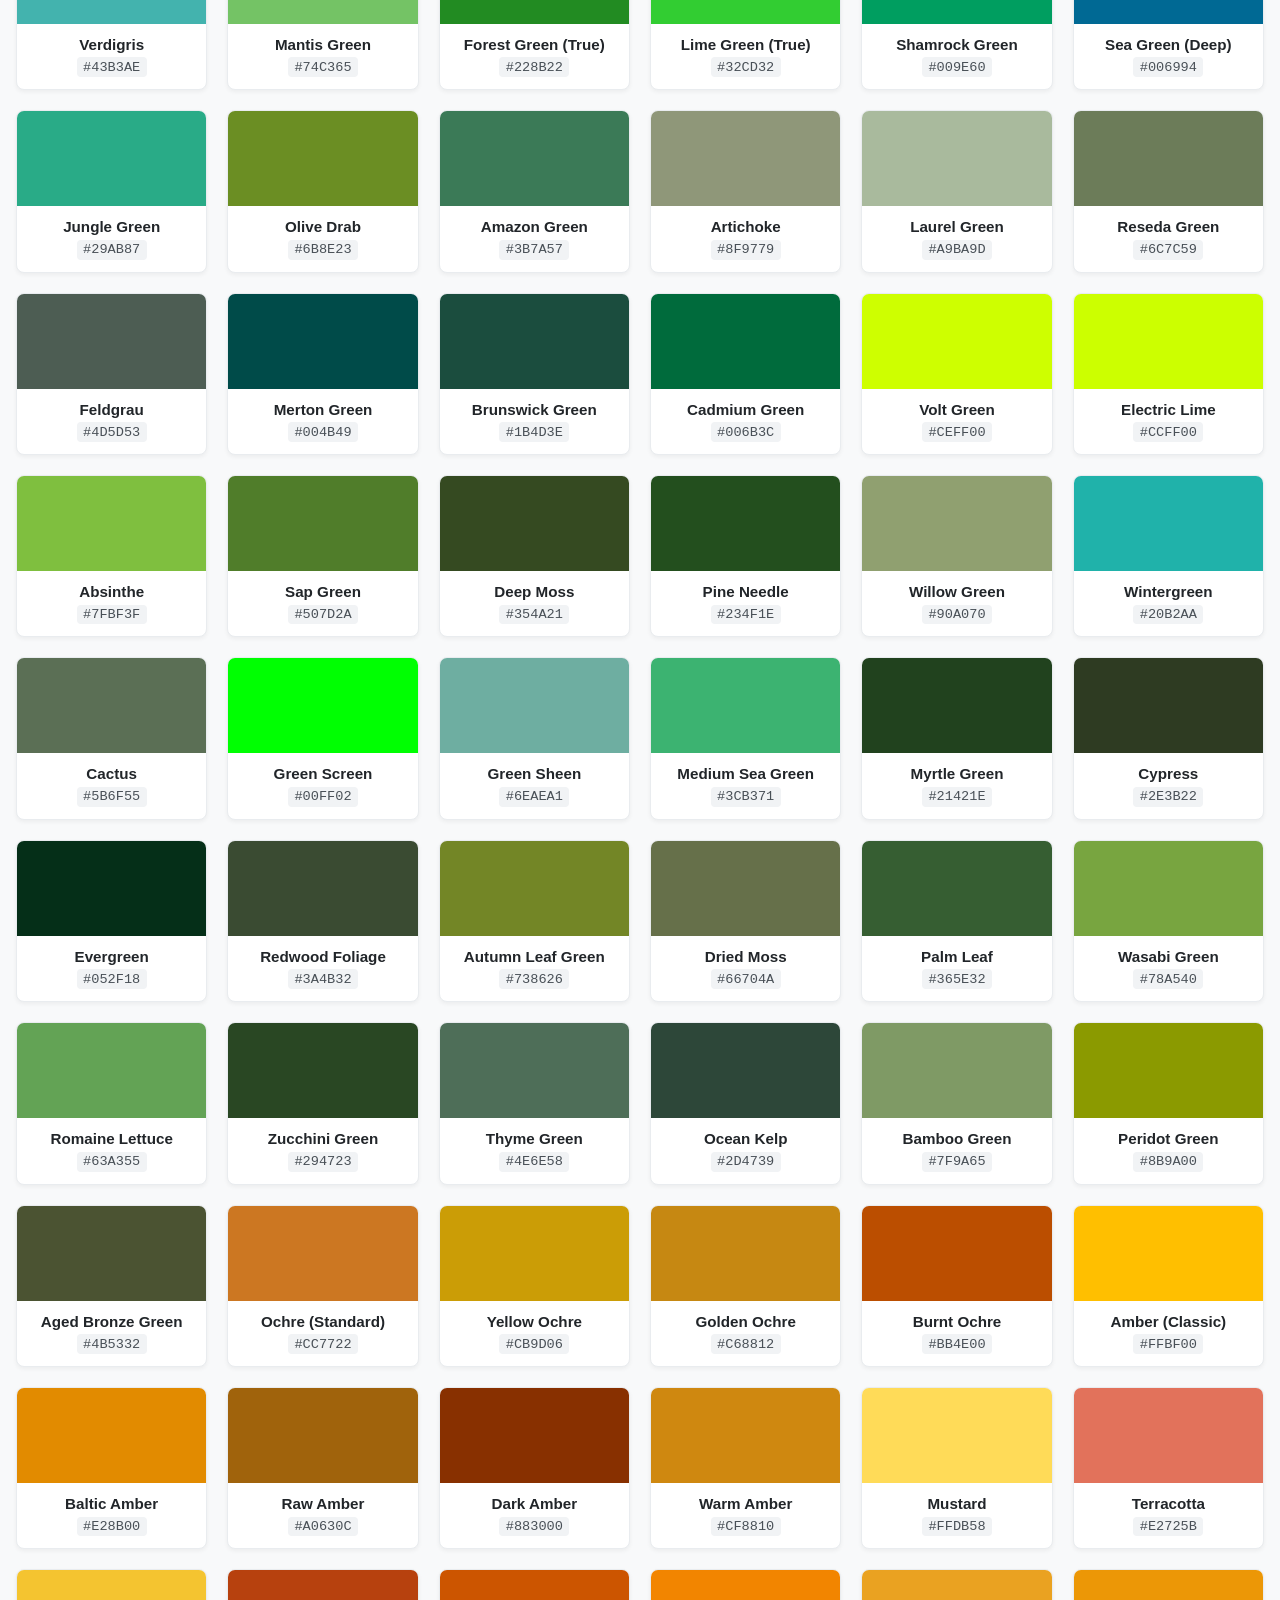
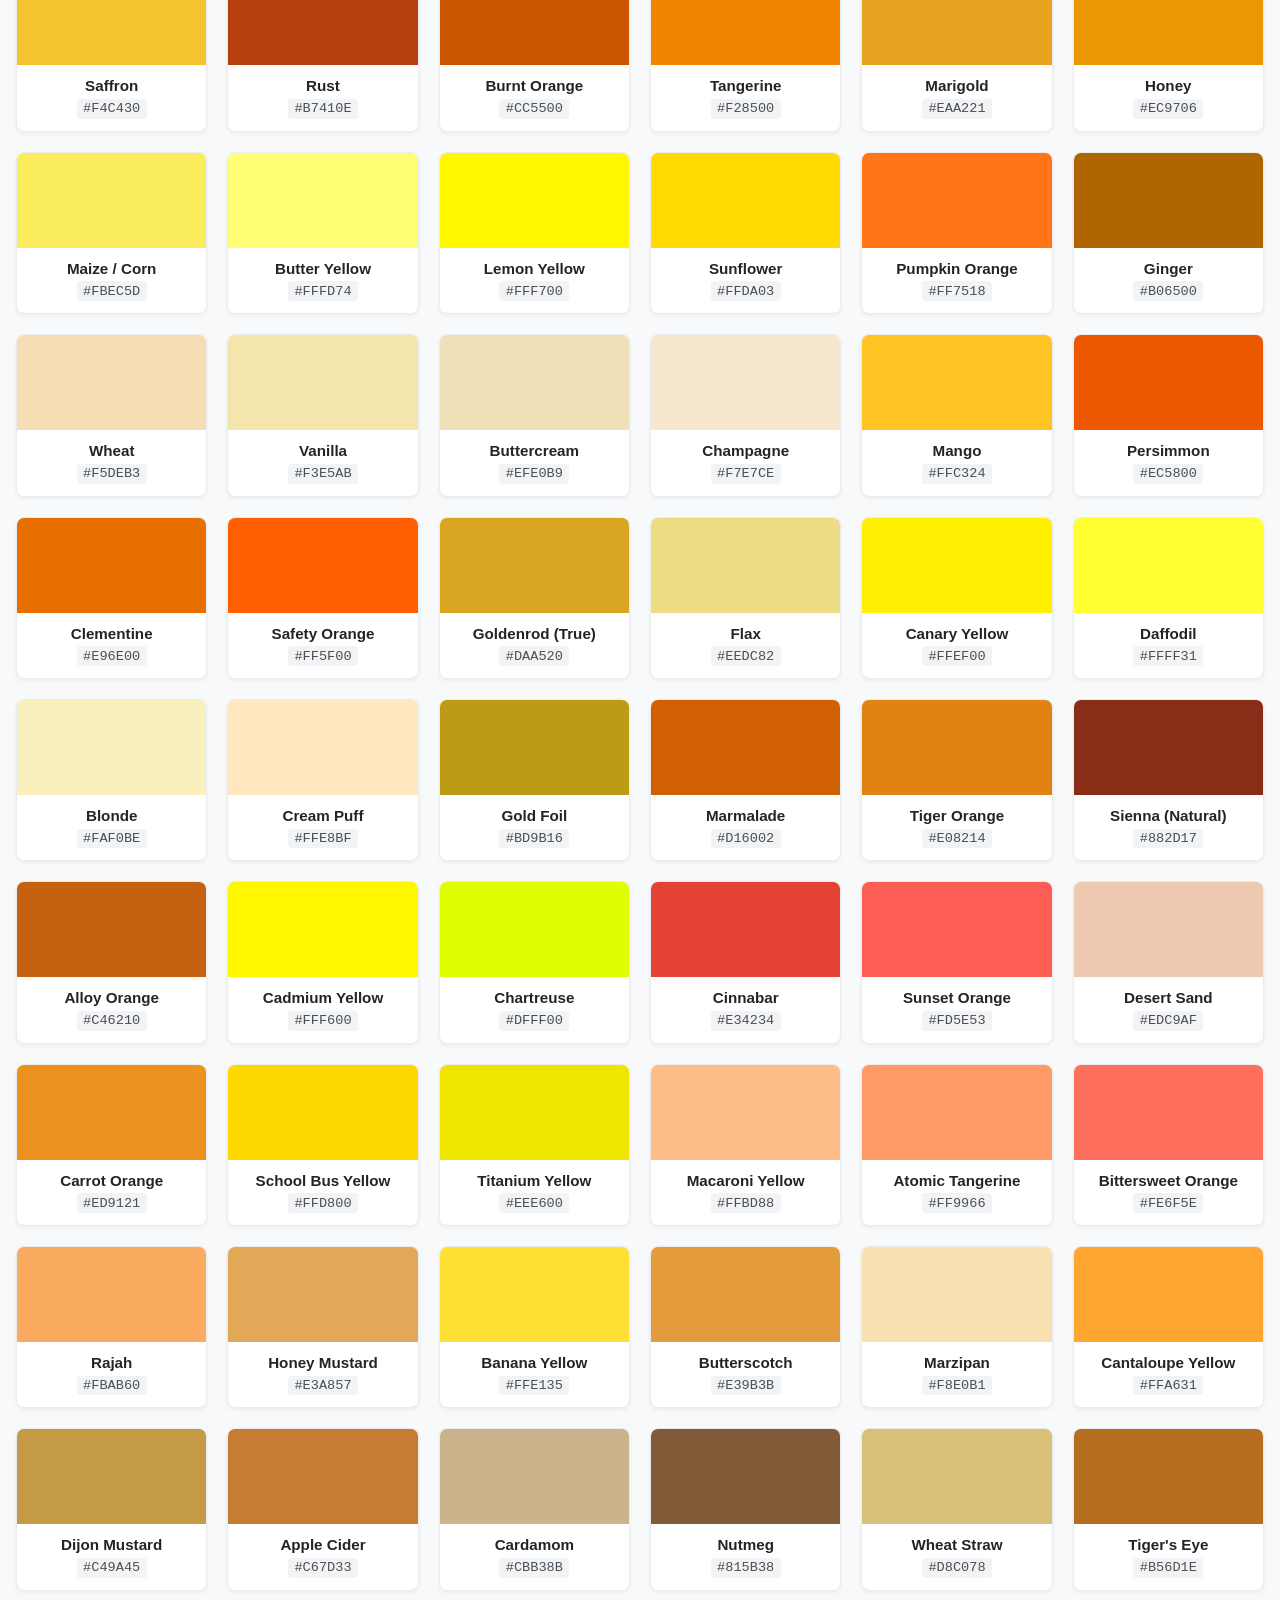
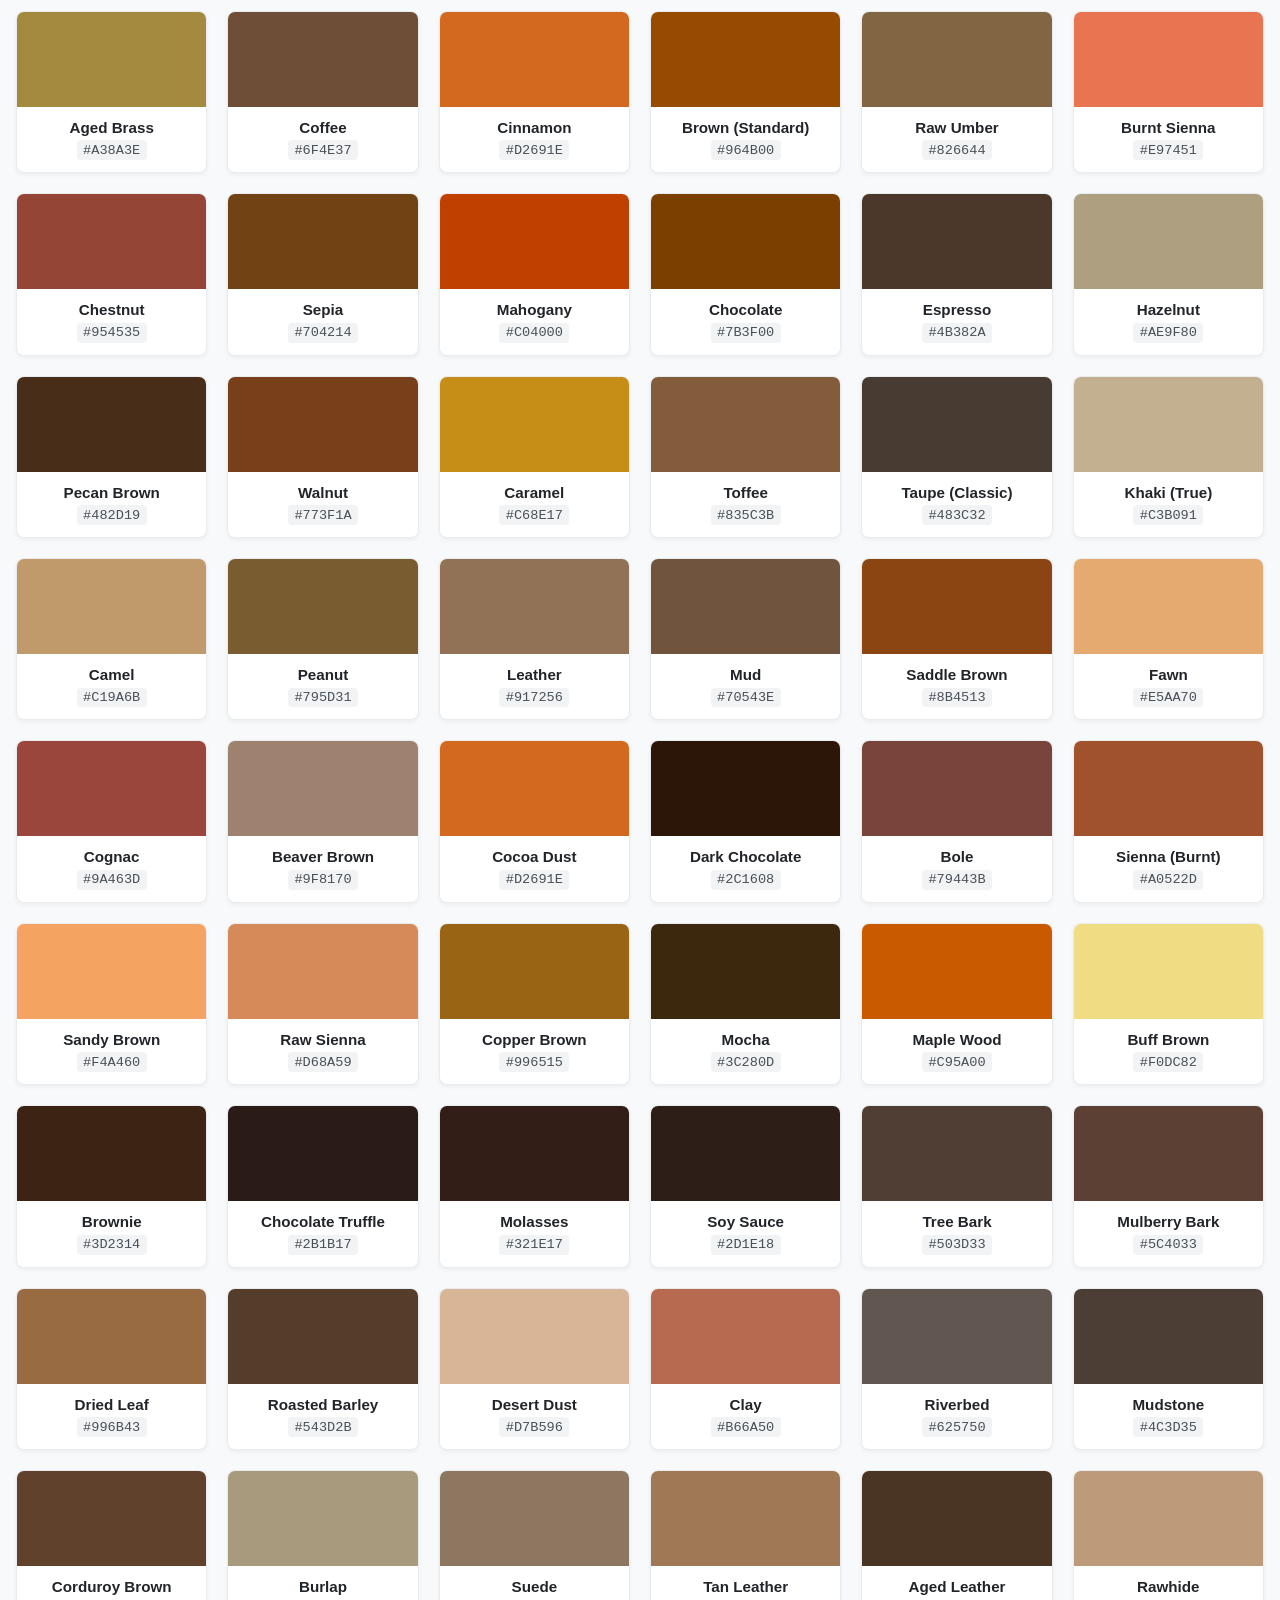
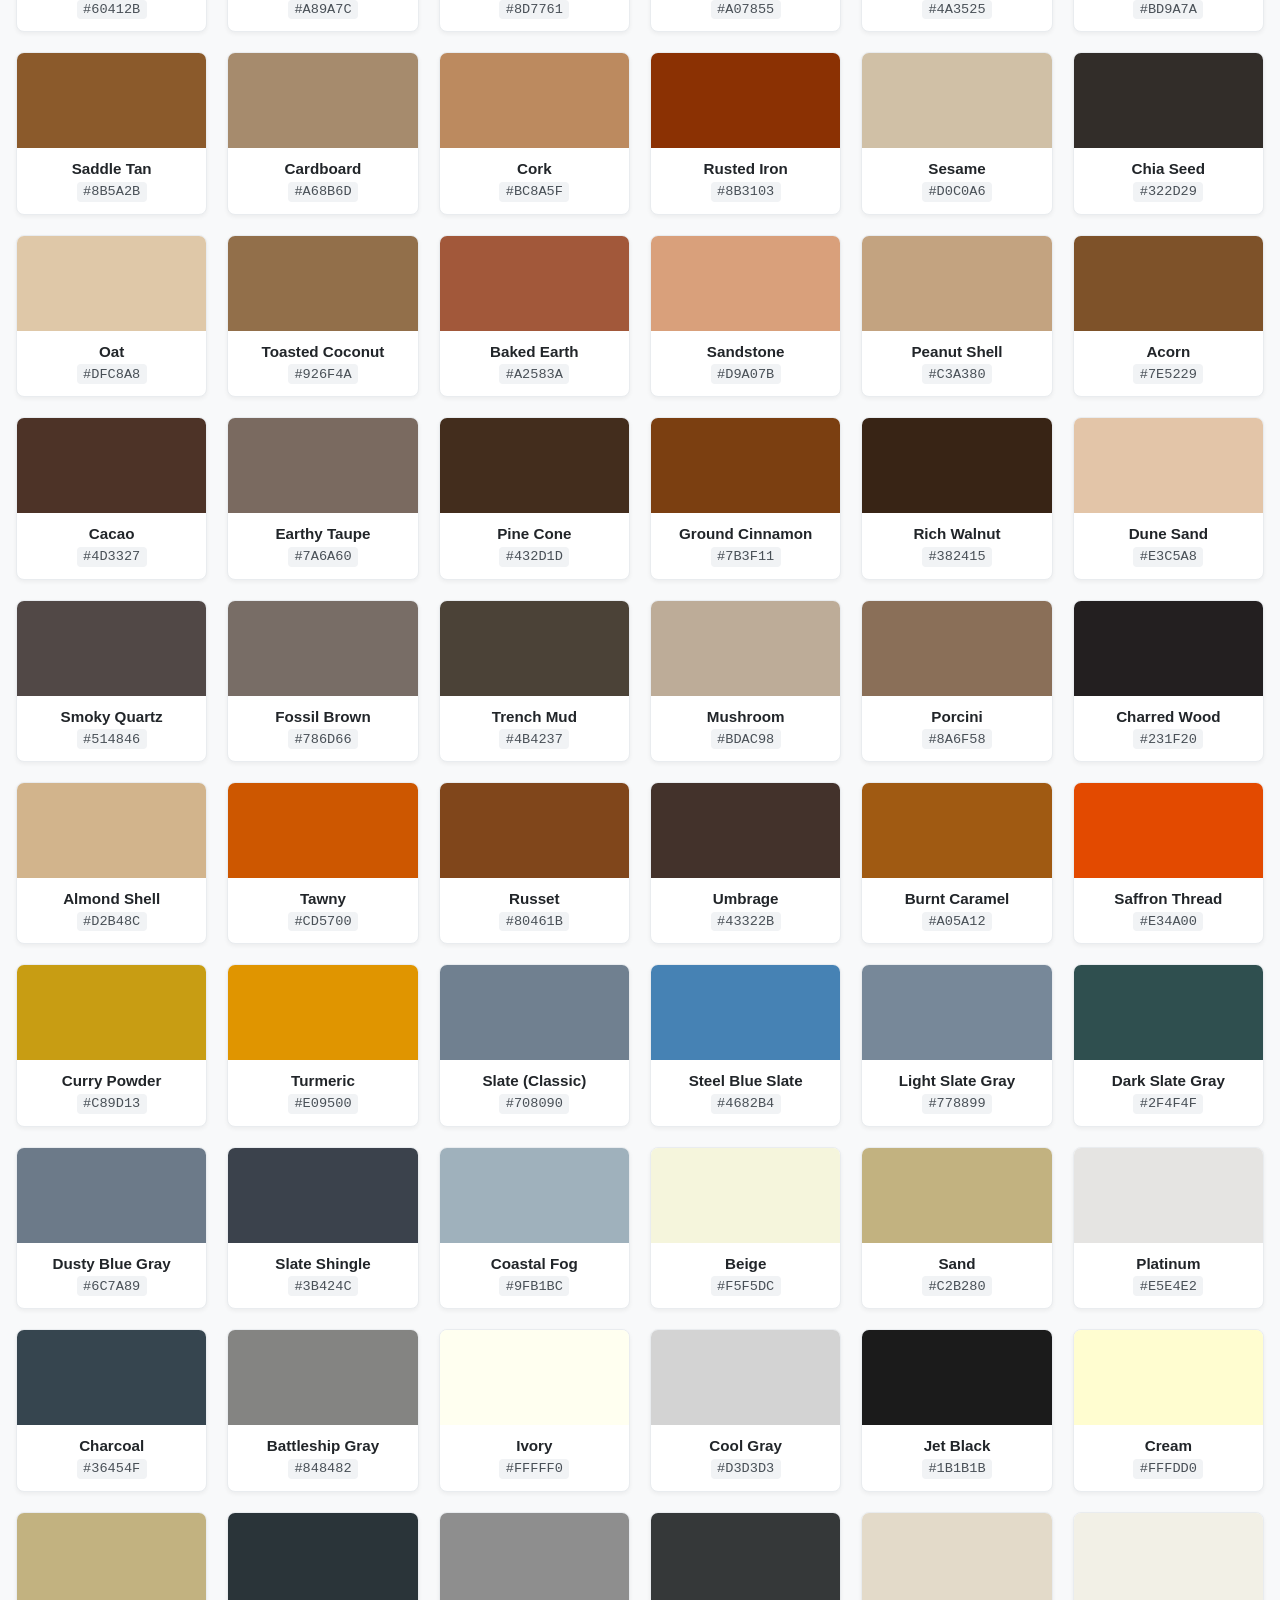
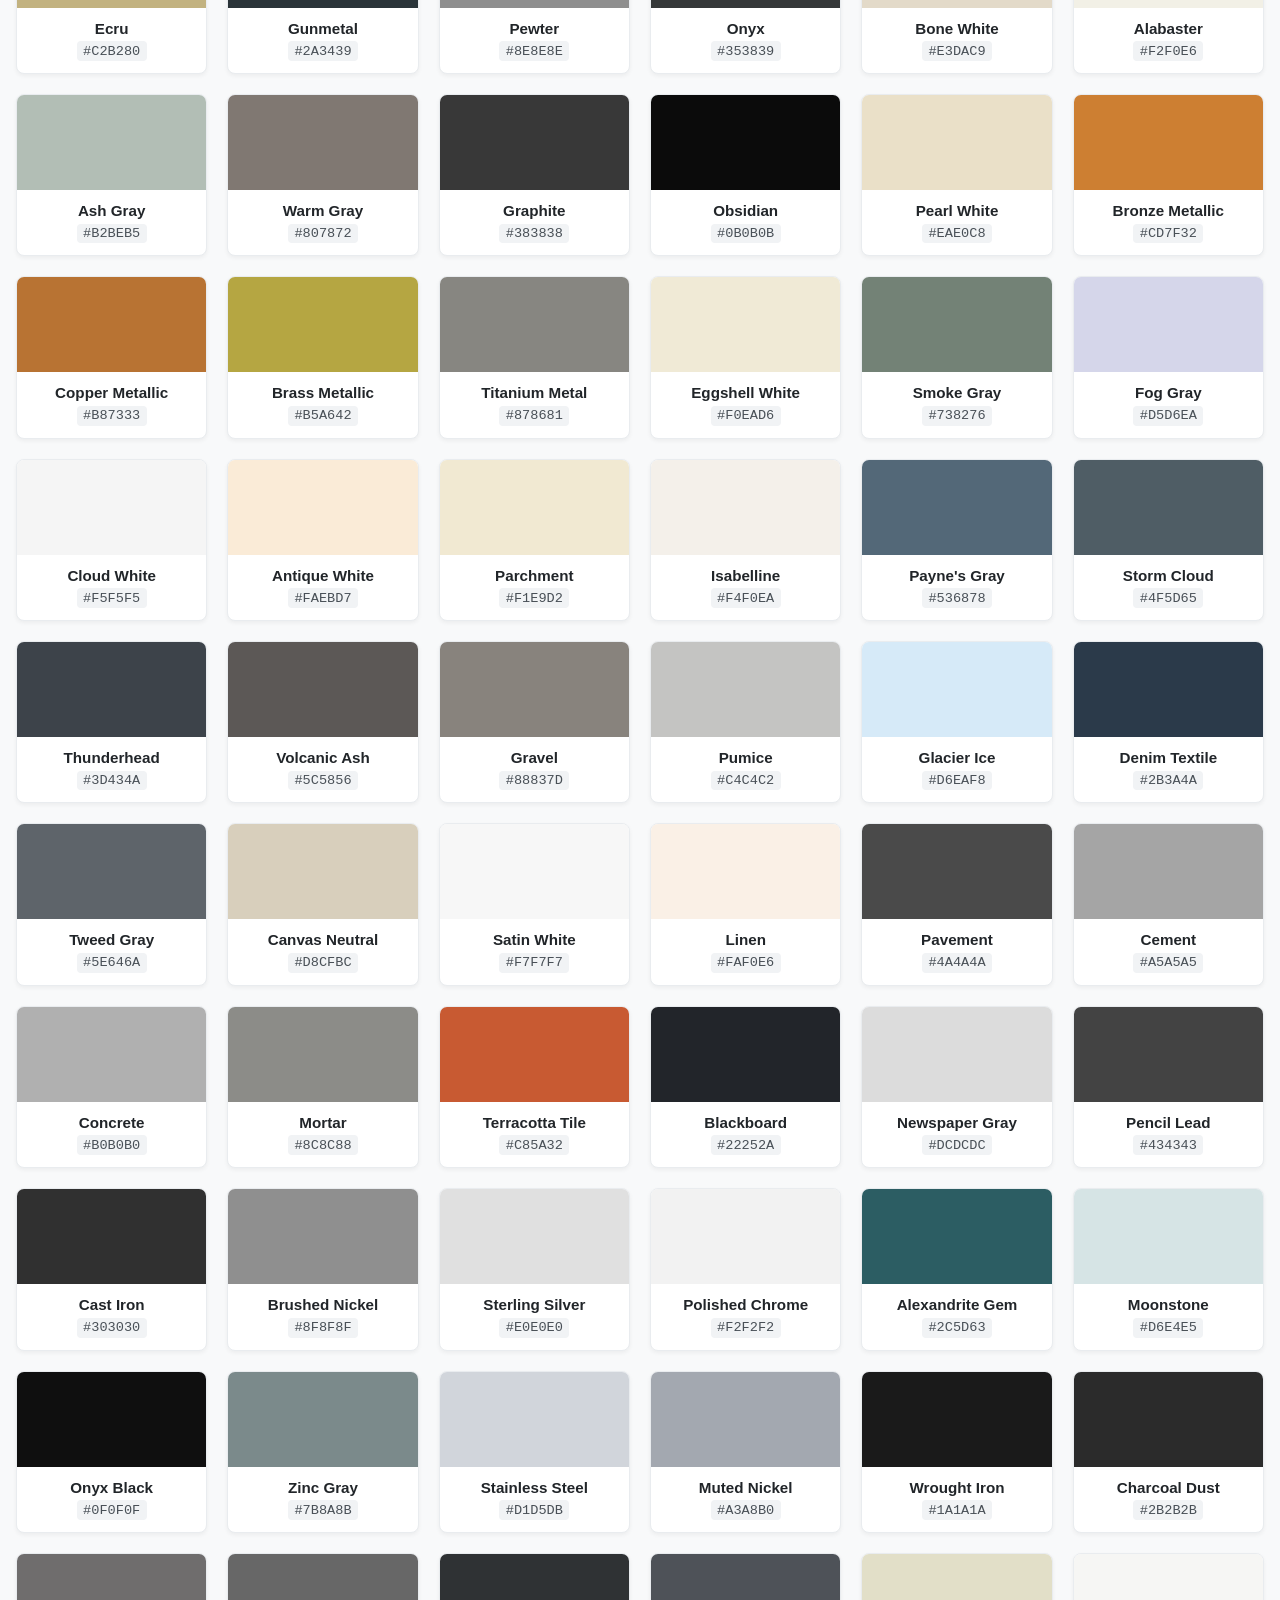
==== commit 242e874c: "update offcolors.html" ====
--- a/offcolors.html
+++ b/offcolors.html
@@ -85,7 +85,7 @@
     <h1>Complete Everyday Colors Palette</h1>
     <p>Comprehensive collection of everyday colors with instant search.</p>
     <div class="search-container">
-      <input type="text" id="searchBar" placeholder="Search by name or hex (e.g. Pastel, Neon, #FFB...)" oninput="filterColors()">
+      <input type="text" id="searchBar" placeholder="Search by name or hex (e.g. Floral, Neon, Pastel...)" oninput="filterColors()">
     </div>
     <div id="colorCount">Showing colors</div>
   </header>
@@ -717,7 +717,29 @@
       { name: "Pastel Lilac", hex: "#C8A2C8" },
       { name: "Pastel Lemon", hex: "#FFFACD" },
       { name: "Pastel Aqua", hex: "#E0F7FA" },
-      { name: "Pastel Mauve", hex: "#E0B0FF" }
+      { name: "Pastel Mauve", hex: "#E0B0FF" },
+
+      // FLORAL & BOTANICAL BLOOMS (653-672)
+      { name: "Cherry Blossom", hex: "#FFB7C5" },
+      { name: "Bluebell", hex: "#A2A2D0" },
+      { name: "Magnolia White", hex: "#F8F4E6" },
+      { name: "Lotus Pink", hex: "#FFB2D9" },
+      { name: "Pansy Purple", hex: "#78184A" },
+      { name: "Morning Glory", hex: "#85B6FF" },
+      { name: "Bougainvillea", hex: "#CE467B" },
+      { name: "Tulip Red", hex: "#FF6E4A" },
+      { name: "Begonia Pink", hex: "#FA6E79" },
+      { name: "Chrysanthemum", hex: "#F0E130" },
+      { name: "Plumeria Yellow", hex: "#FDF5A9" },
+      { name: "Jasmine", hex: "#F8F2D0" },
+      { name: "Camellia Rose", hex: "#EB6081" },
+      { name: "Snapdragon", hex: "#FE4969" },
+      { name: "Zinnia Orange", hex: "#F47D43" },
+      { name: "Freesia Yellow", hex: "#F3E35D" },
+      { name: "Azalea Pink", hex: "#F77FBE" },
+      { name: "Hyacinth Blue", hex: "#4A6CC3" },
+      { name: "Oleander Rose", hex: "#E77D92" },
+      { name: "Water Lily", hex: "#E09BC3" }
     ];
 
     const grid = document.getElementById('colorGrid');
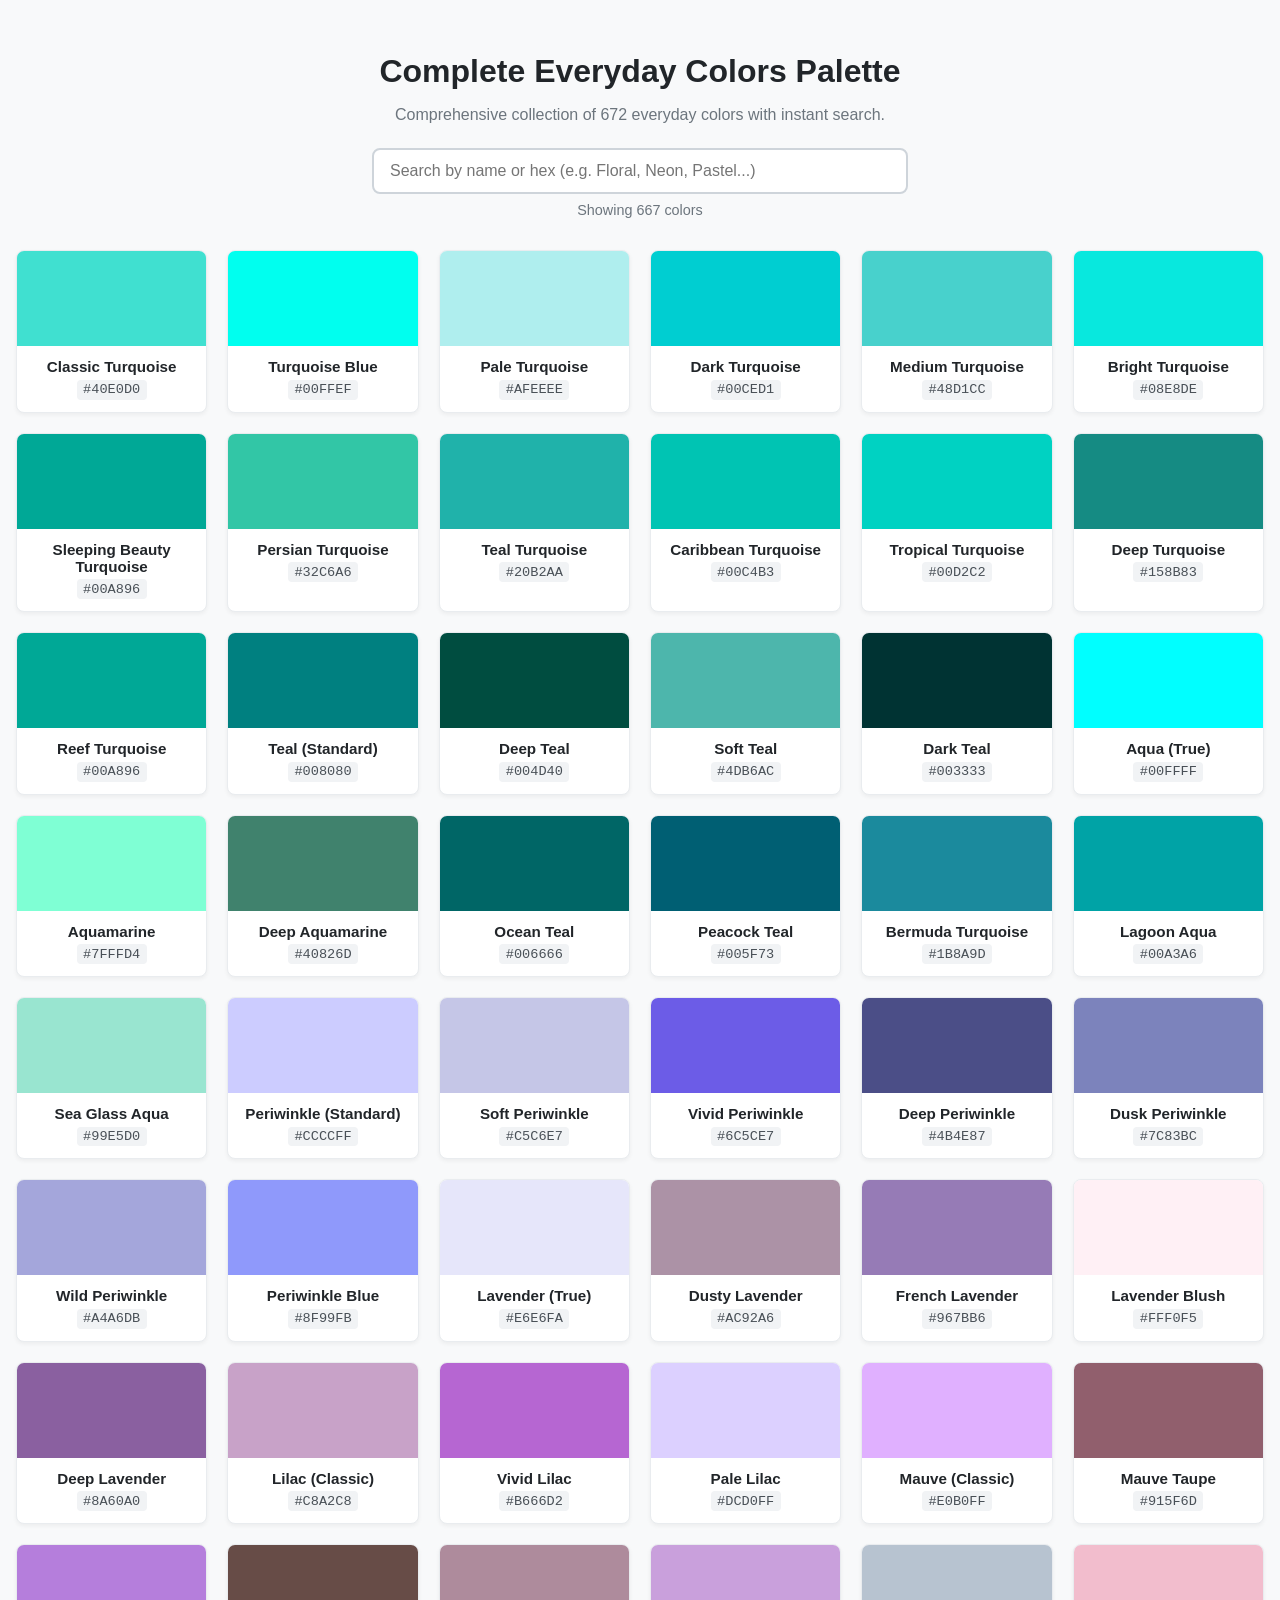
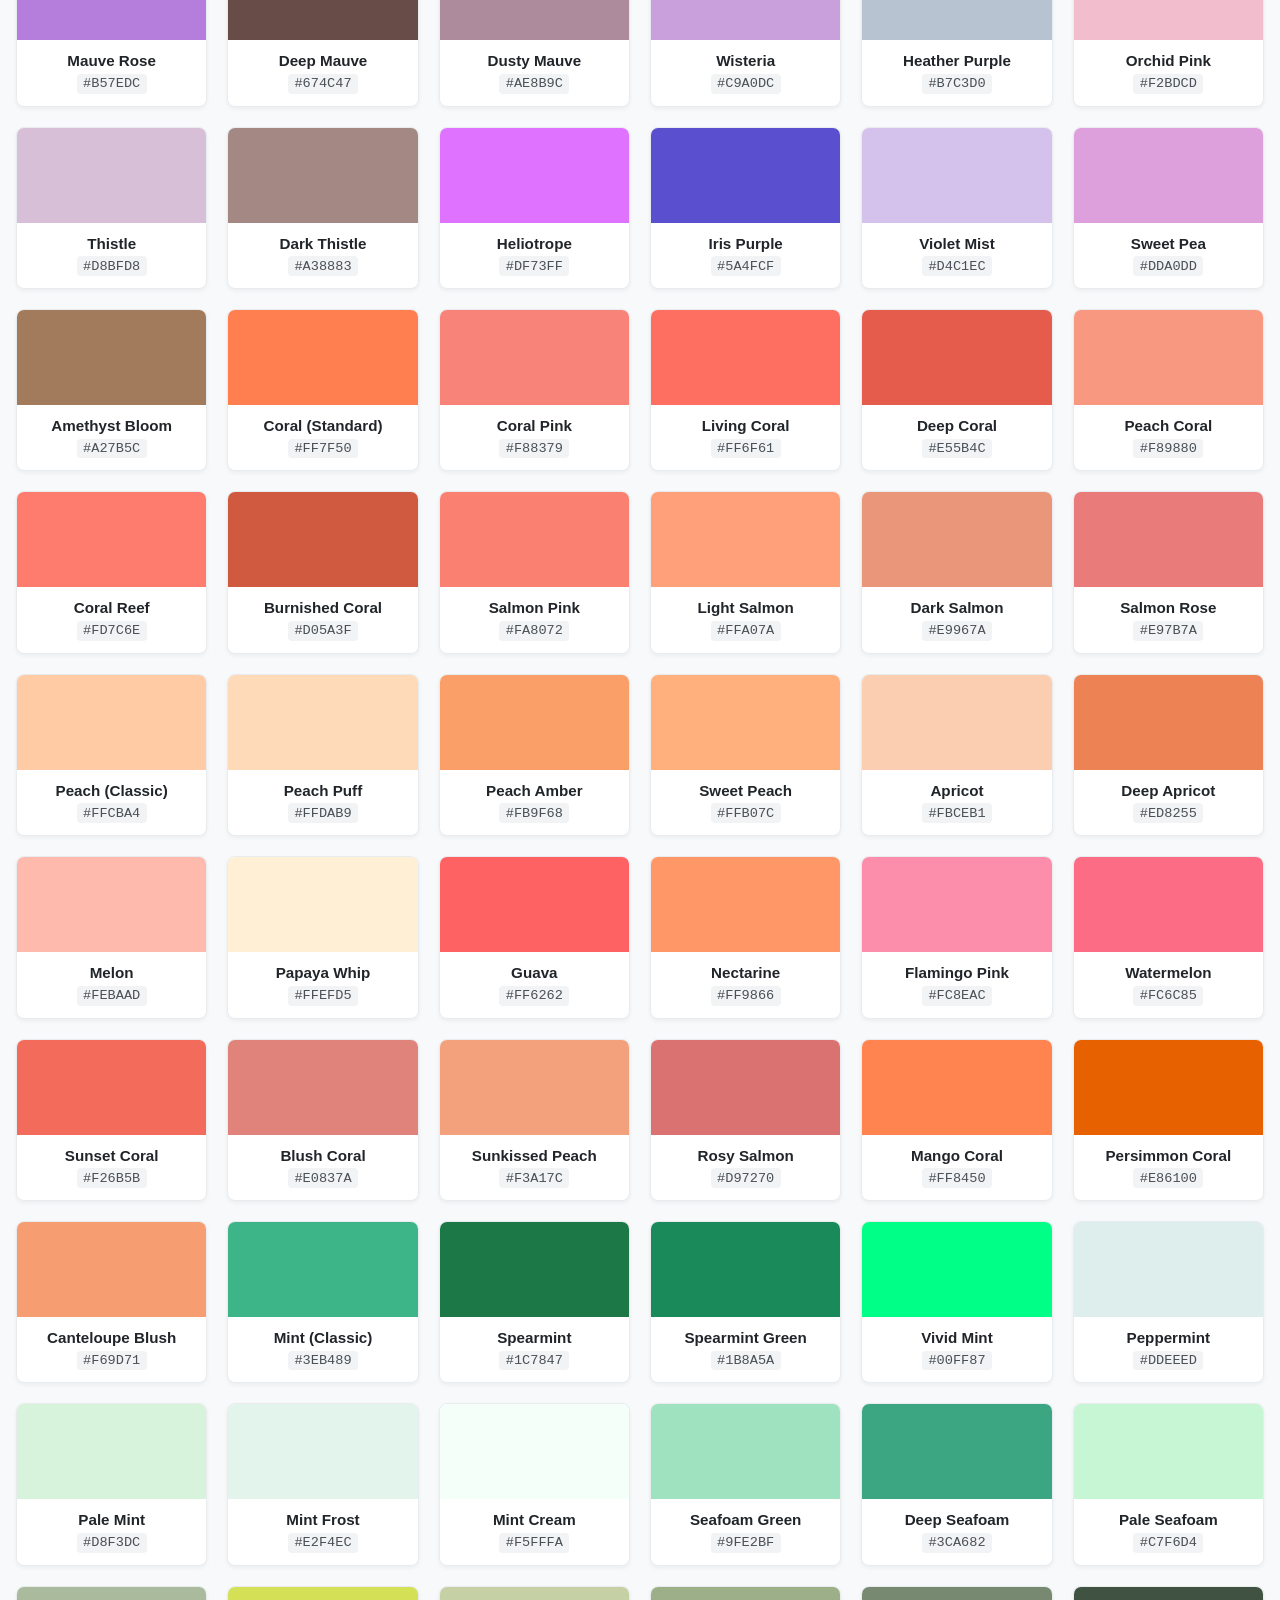
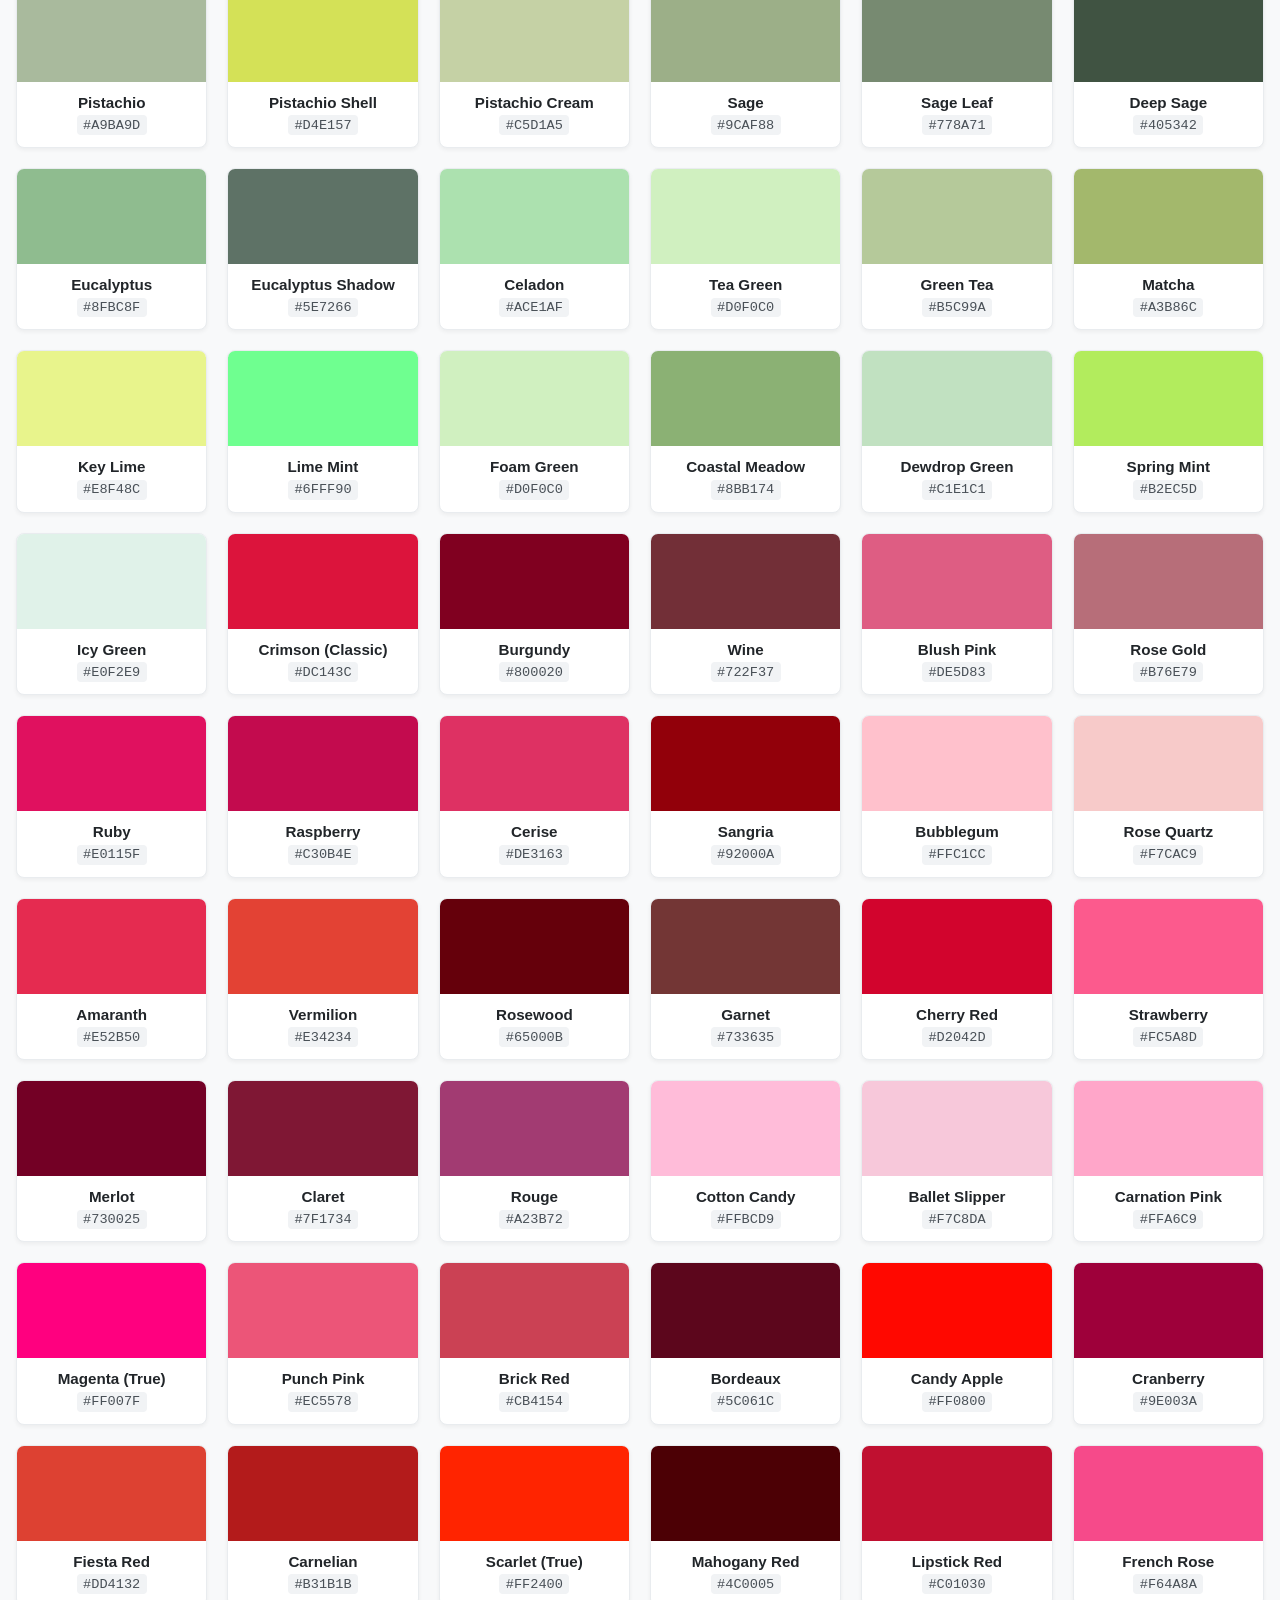
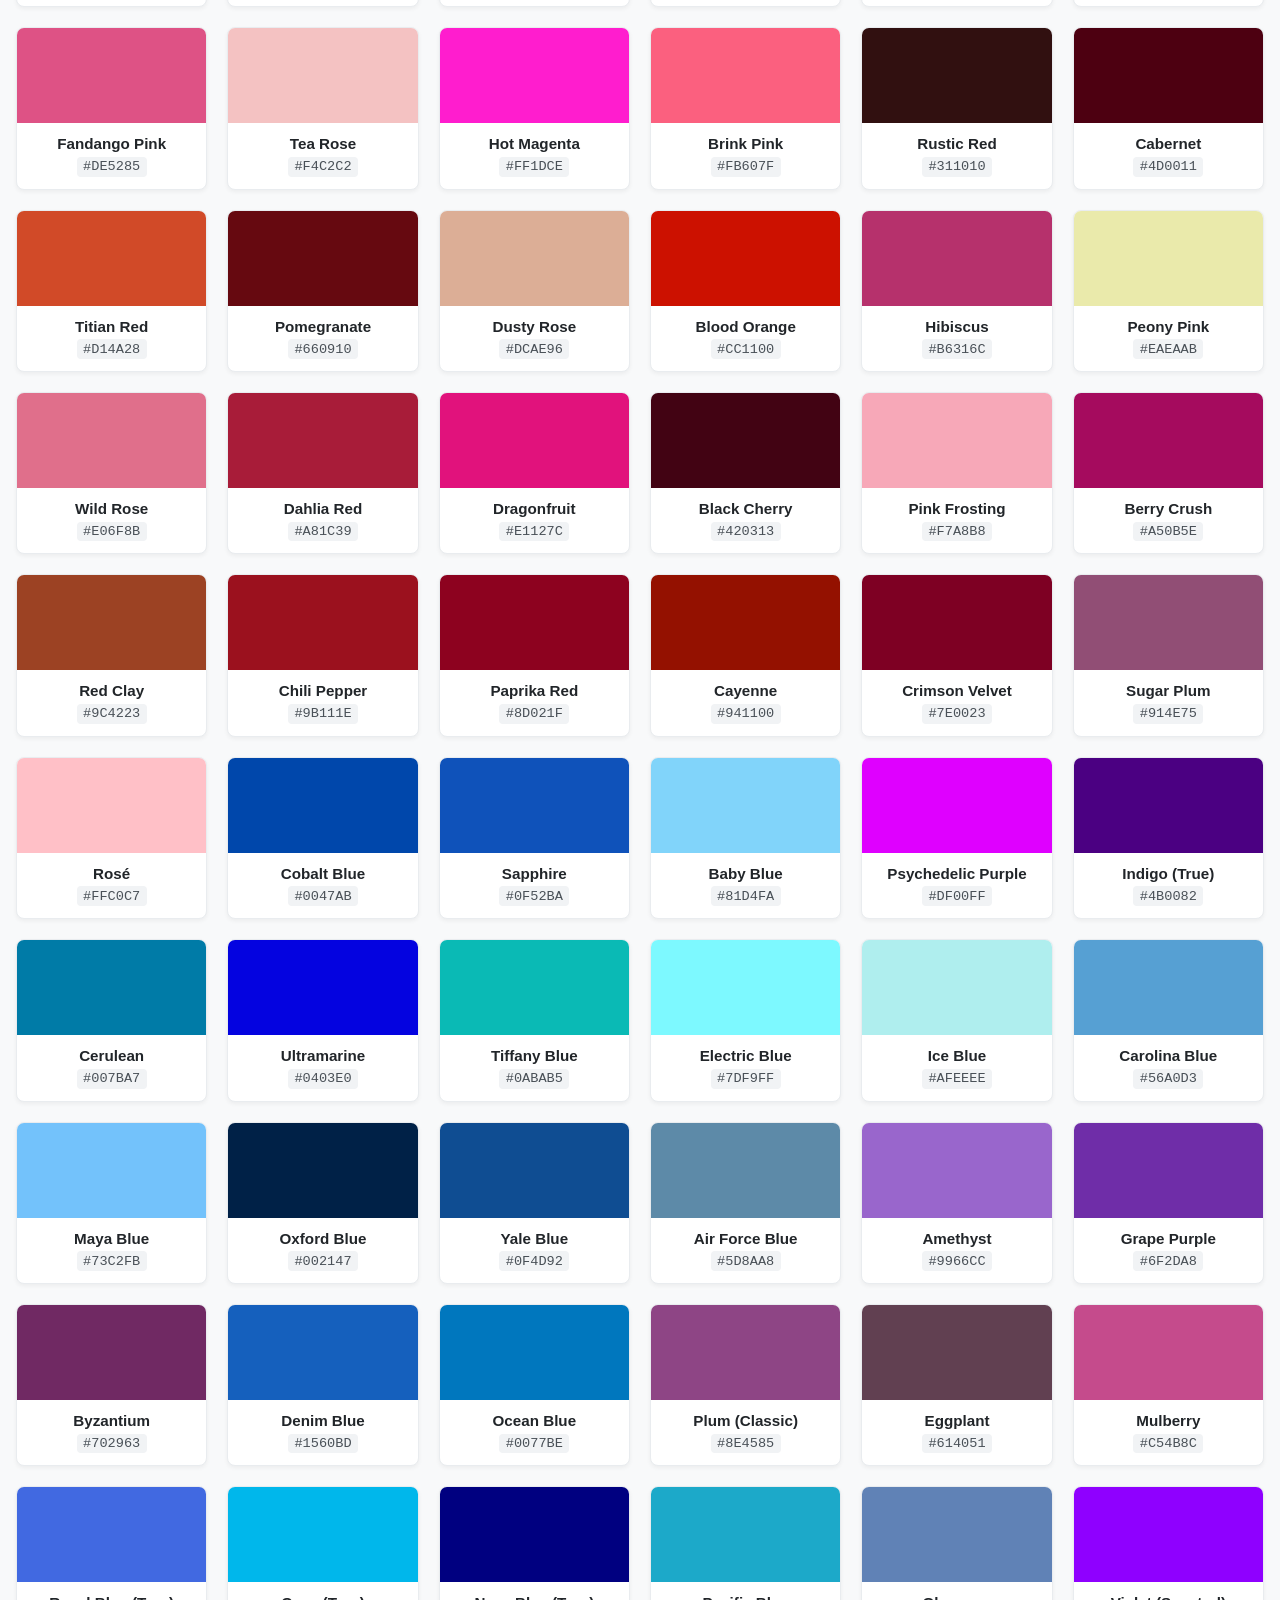
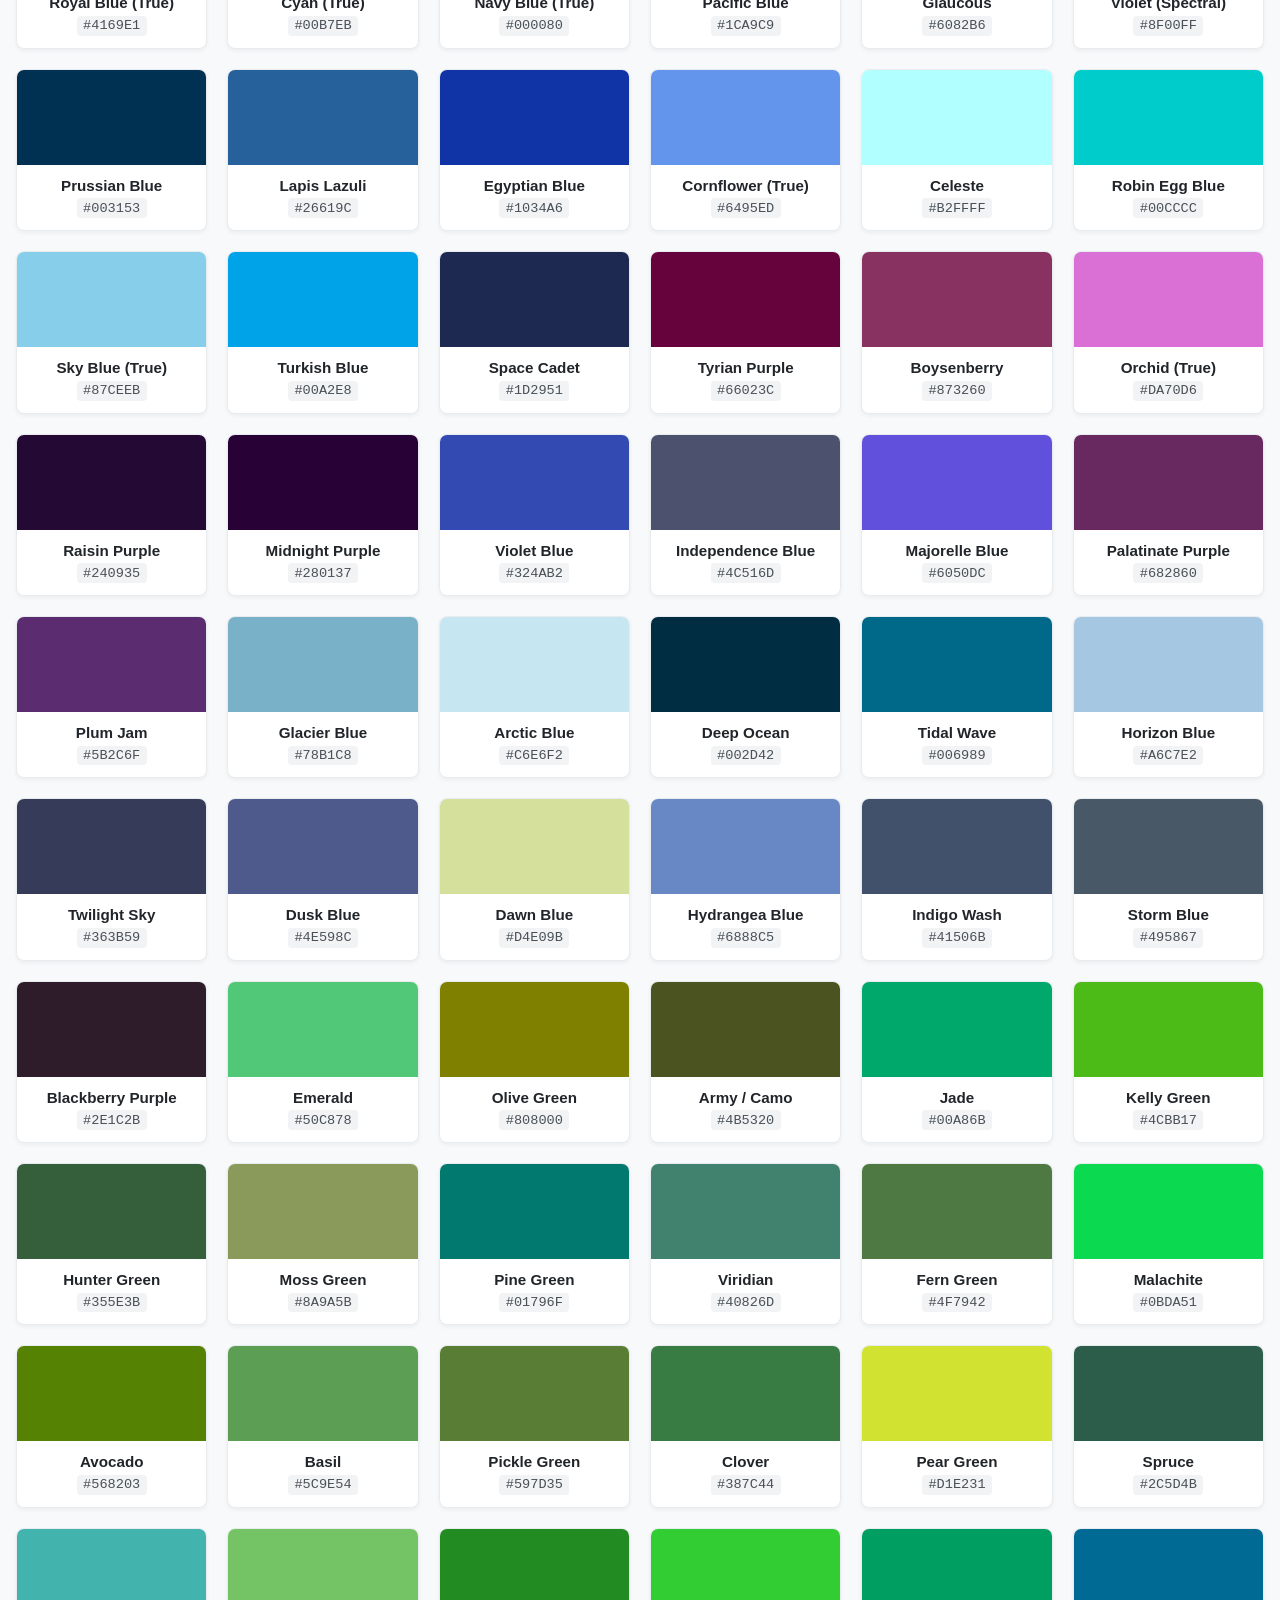
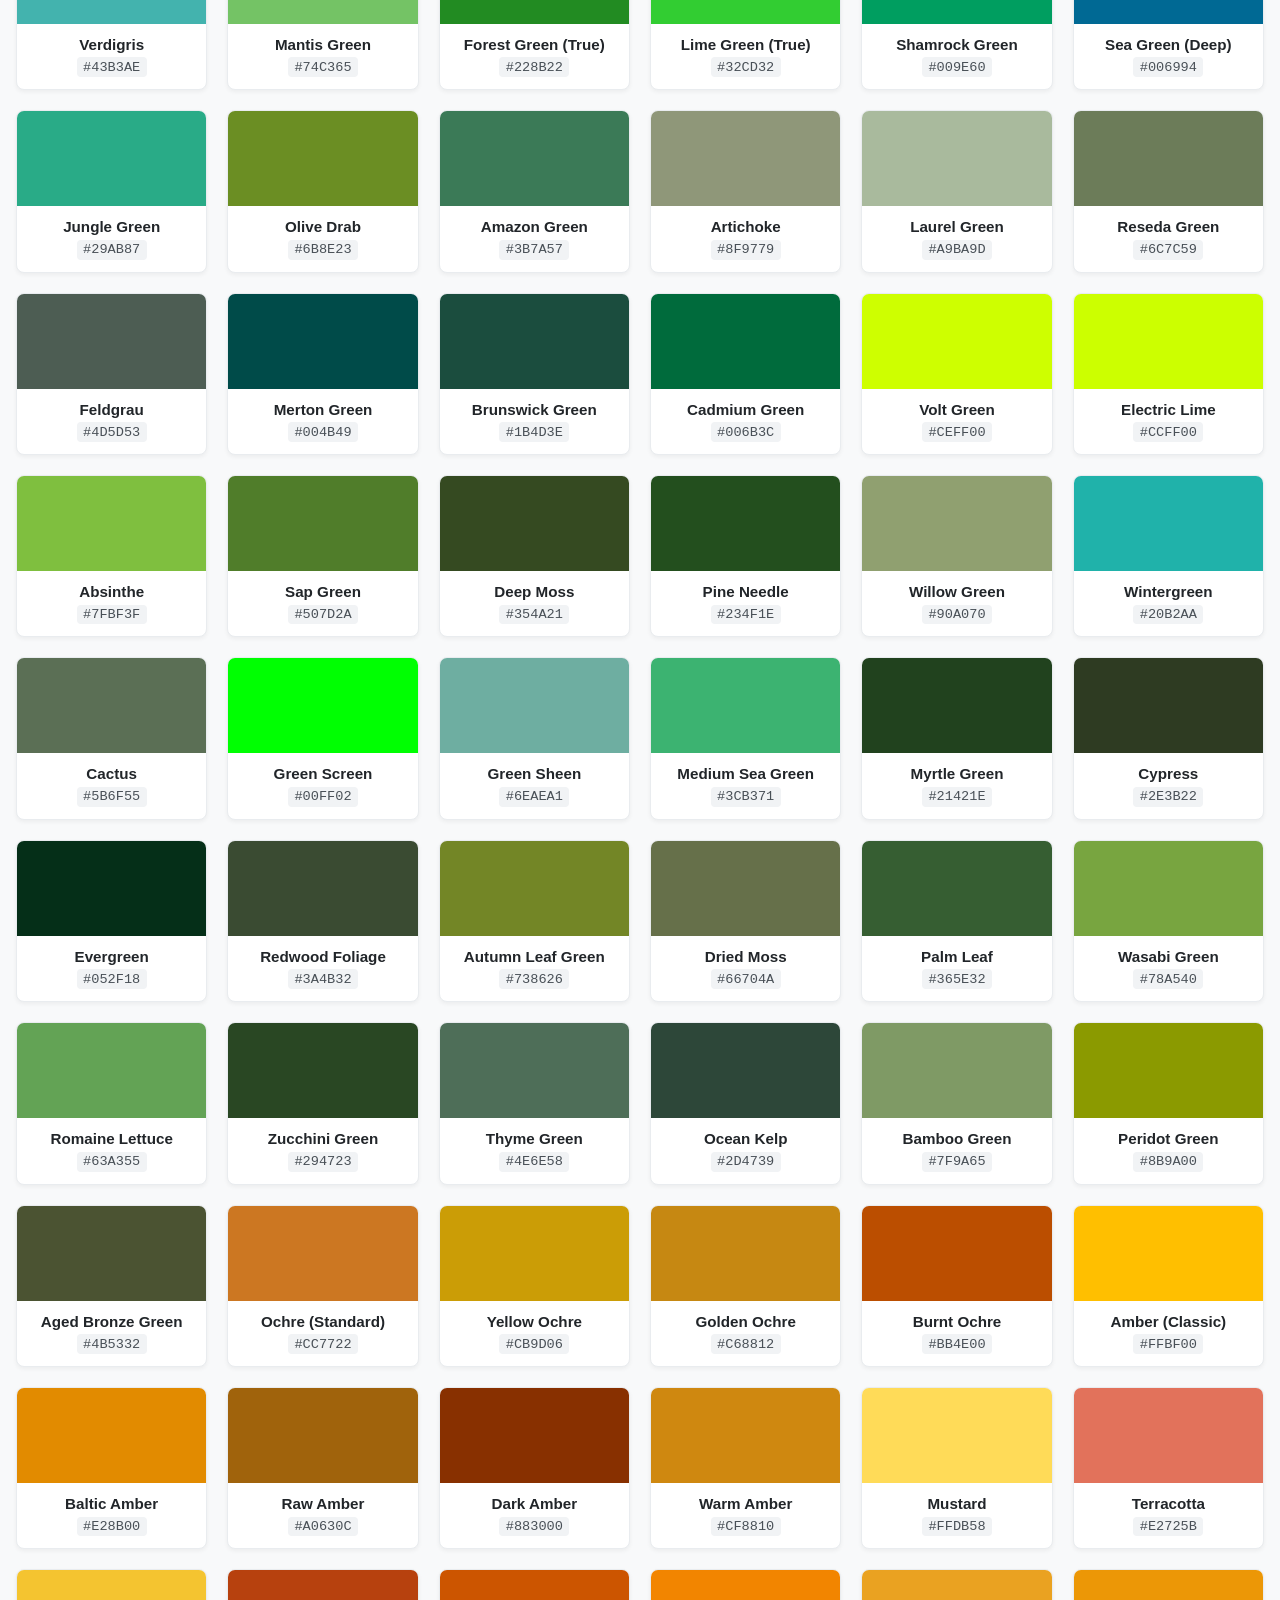
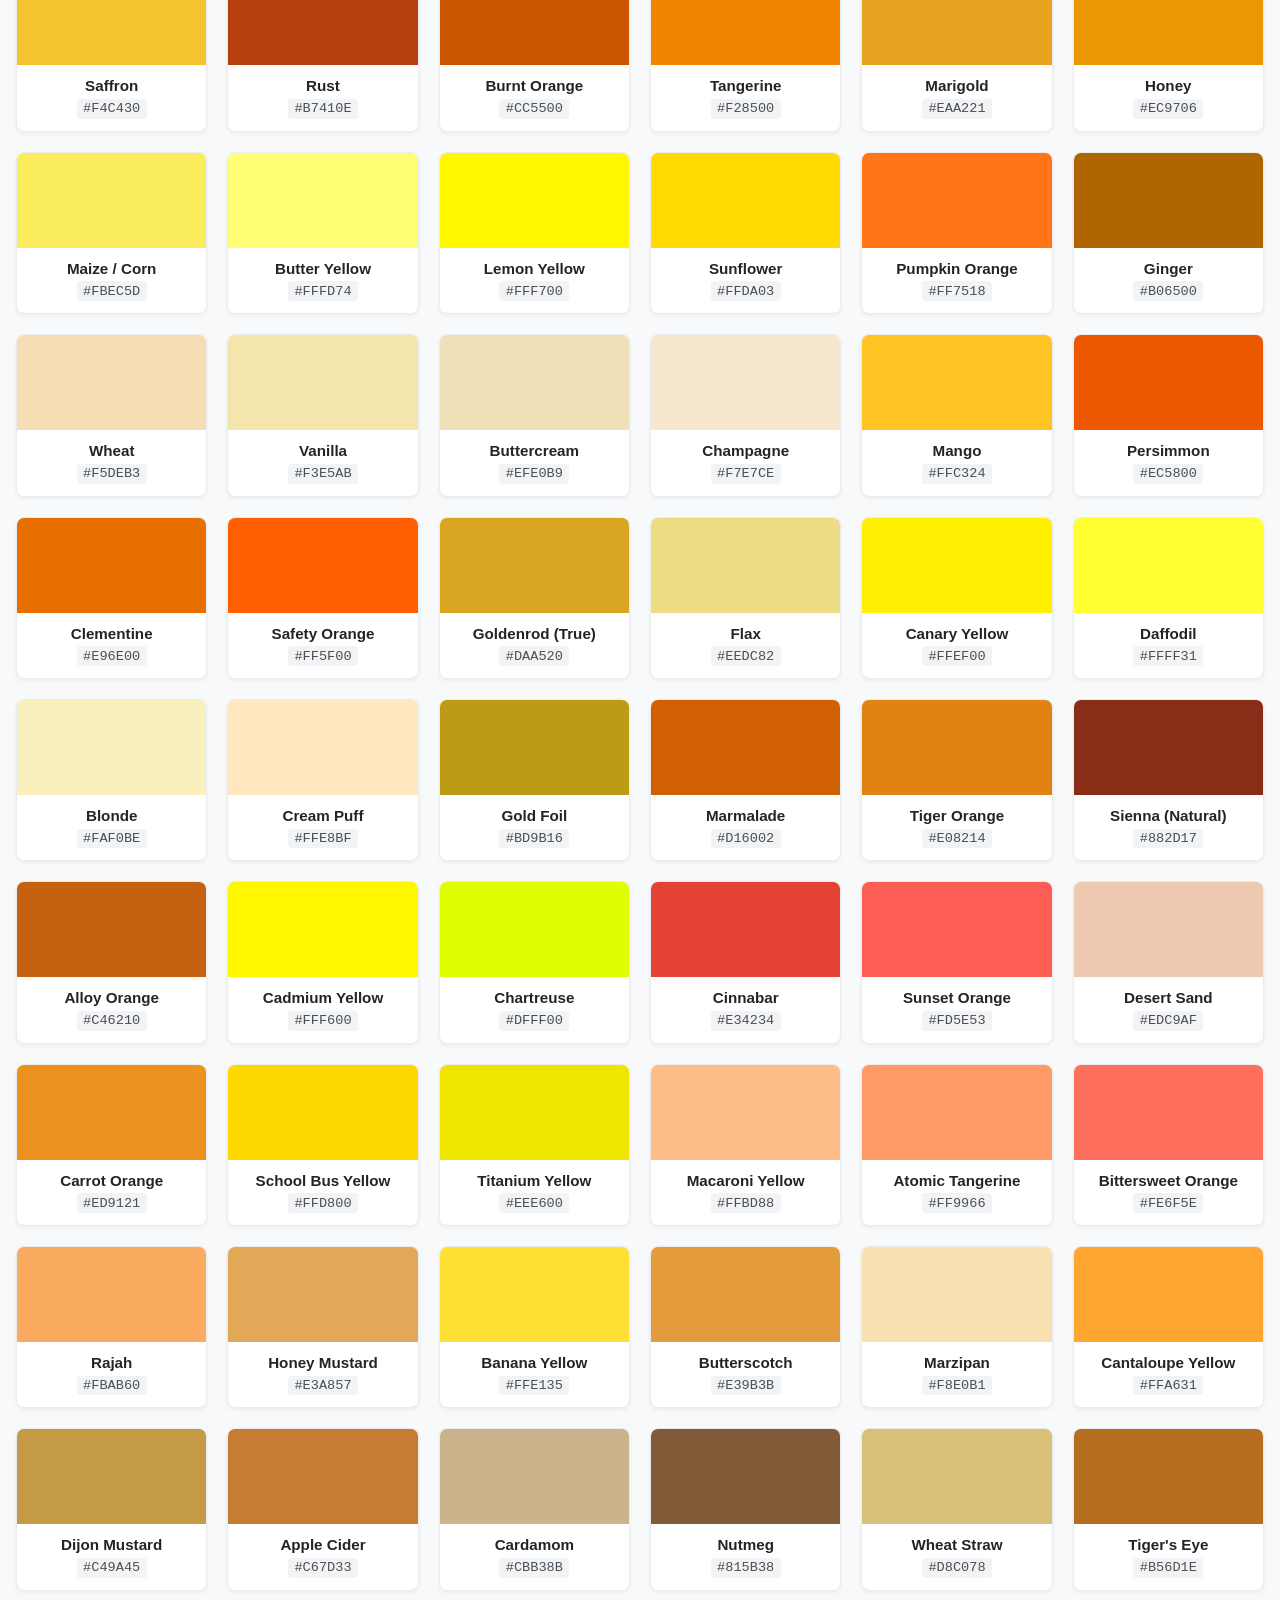
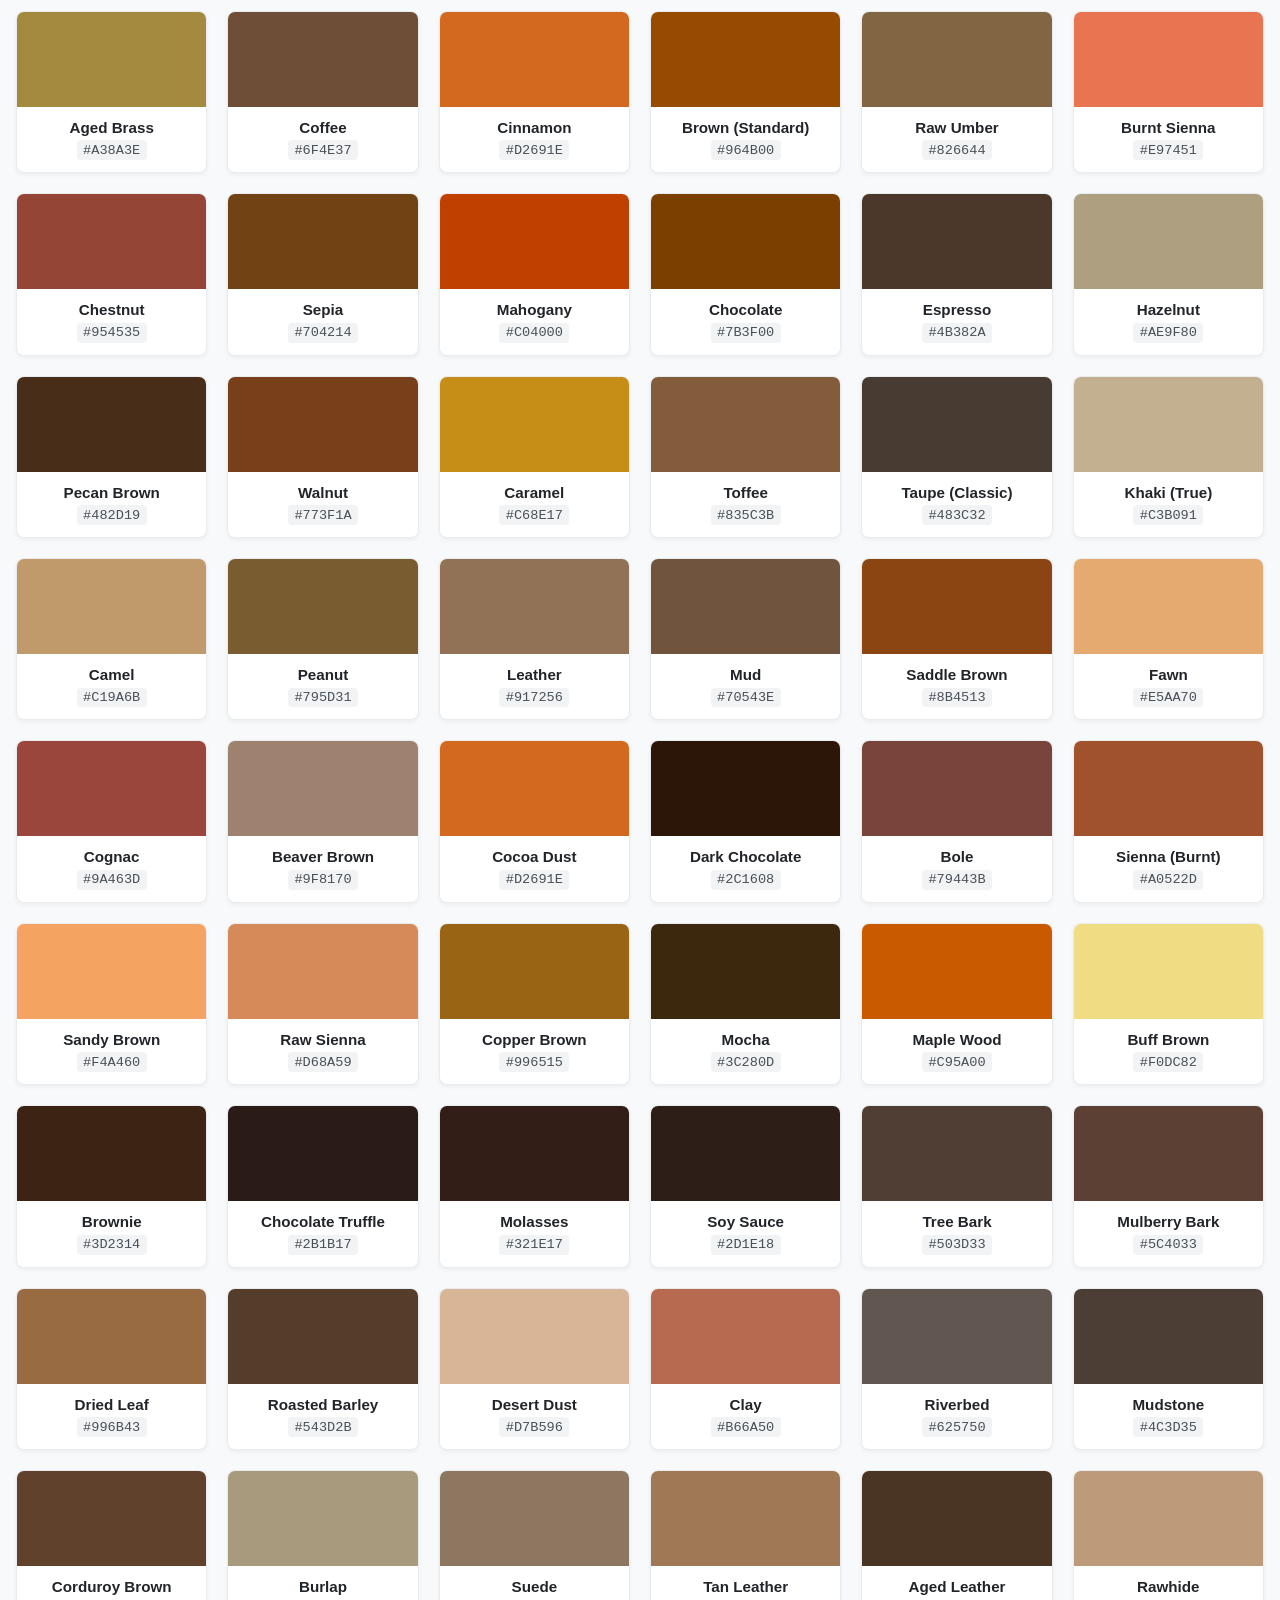
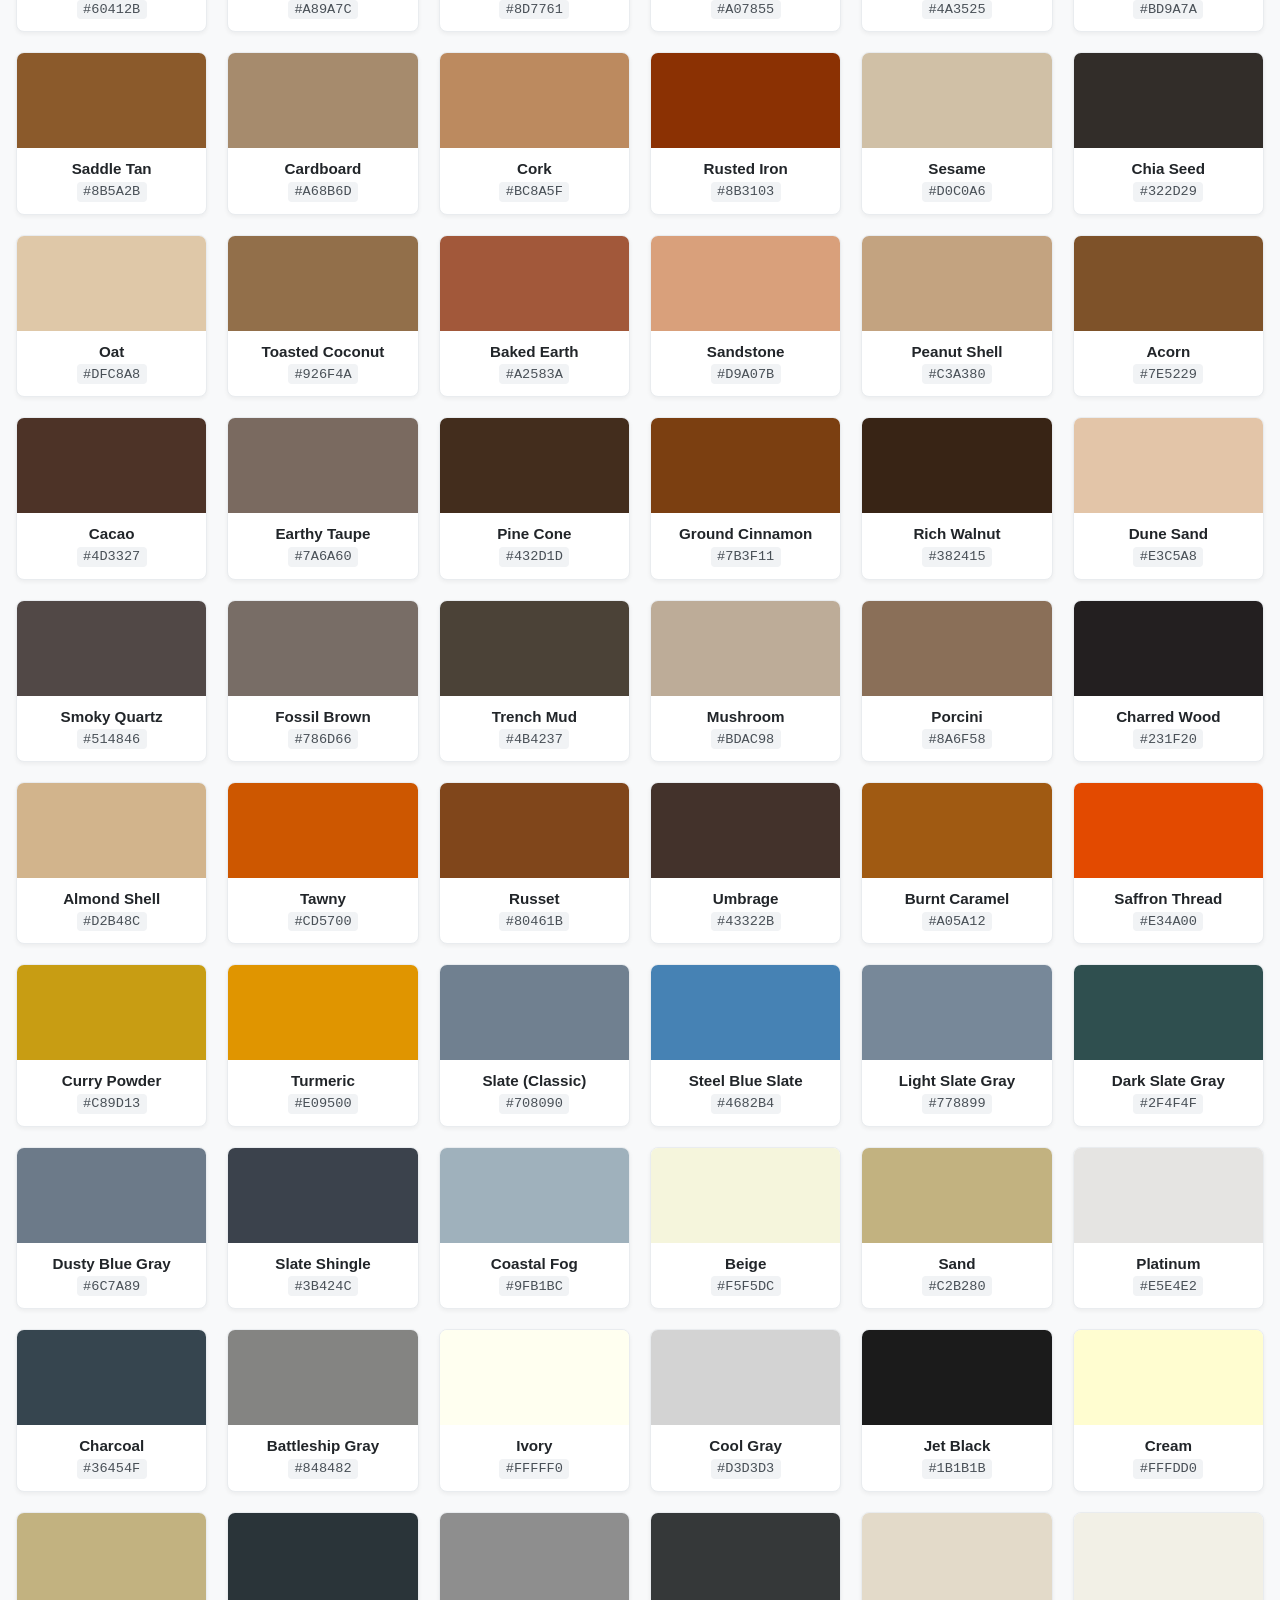
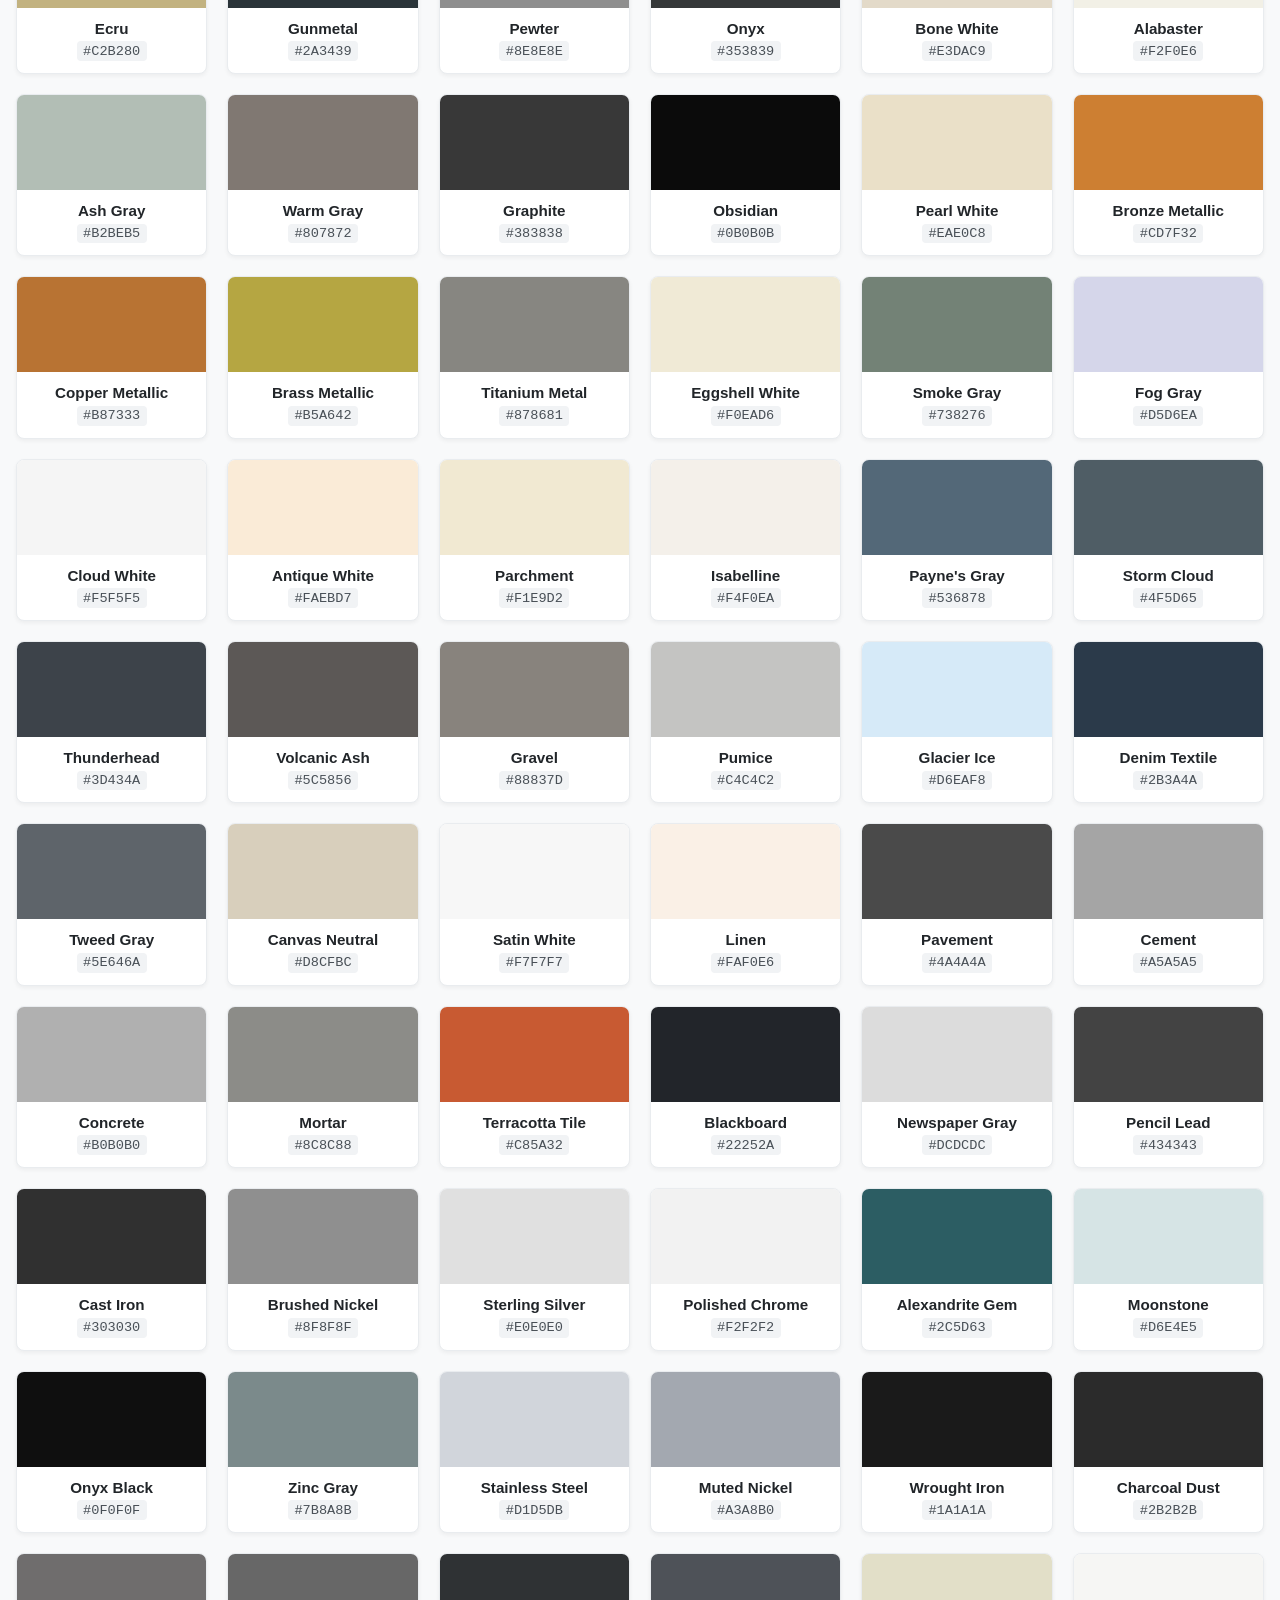
==== commit ba36a784: "update offcolors.html" ====
--- a/offcolors.html
+++ b/offcolors.html
@@ -3,7 +3,7 @@
 <head>
   <meta charset="UTF-8">
   <meta name="viewport" content="width=device-width, initial-scale=1.0">
-  <title>Complete Everyday Colors Palette</title>
+  <title>Complete Everyday Colors Palette (672 Colors)</title>
   <style>
     body {
       font-family: -apple-system, BlinkMacSystemFont, "Segoe UI", Roboto, sans-serif;
@@ -83,7 +83,7 @@
 
   <header>
     <h1>Complete Everyday Colors Palette</h1>
-    <p>Comprehensive collection of everyday colors with instant search.</p>
+    <p>Comprehensive collection of 672 everyday colors with instant search.</p>
     <div class="search-container">
       <input type="text" id="searchBar" placeholder="Search by name or hex (e.g. Floral, Neon, Pastel...)" oninput="filterColors()">
     </div>
@@ -471,7 +471,7 @@
       { name: "Tiger's Eye", hex: "#B56D1E" },
       { name: "Aged Brass", hex: "#A38A3E" },
 
-      // BROWNS & EARTH TONES (366-460)
+      // BROWNS & EARTH TONES (366-450)
       { name: "Coffee", hex: "#6F4E37" },
       { name: "Cinnamon", hex: "#D2691E" },
       { name: "Brown (Standard)", hex: "#964B00" },
@@ -558,7 +558,7 @@
       { name: "Curry Powder", hex: "#C89D13" },
       { name: "Turmeric", hex: "#E09500" },
 
-      // SLATE, GRAYS, NEUTRALS & URBAN (461-600)
+      // SLATE, GRAYS, NEUTRALS & URBAN (451-552)
       { name: "Slate (Classic)", hex: "#708090" },
       { name: "Steel Blue Slate", hex: "#4682B4" },
       { name: "Light Slate Gray", hex: "#778899" },
@@ -661,7 +661,7 @@
       { name: "Soot Black", hex: "#161616" },
       { name: "Raven Black", hex: "#050308" },
 
-      // METALLIC & GEM FINISHES (601-620)
+      // METALLIC & GEM FINISHES (553-580)
       { name: "Rose Gold Lustre", hex: "#E0A96D" },
       { name: "Champagne Gold", hex: "#F1E5AC" },
       { name: "Antique Copper", hex: "#C35831" },
@@ -682,8 +682,16 @@
       { name: "Sunstone", hex: "#E37036" },
       { name: "Bloodstone", hex: "#2E473B" },
       { name: "Carnelian Gem", hex: "#B31B1B" },
-
-      // NEON & HIGH-VIBRANCY ACCENTS (621-636)
+      { name: "Peridot Gem", hex: "#E6E200" },
+      { name: "Aquamarine Gem", hex: "#7FFFD4" },
+      { name: "Opal White", hex: "#A8C3BC" },
+      { name: "Jadeite", hex: "#00A86B" },
+      { name: "Lapis Gem", hex: "#26619C" },
+      { name: "Tiger's Eye Gem", hex: "#B56D1E" },
+      { name: "Turquoise Gem", hex: "#40E0D0" },
+      { name: "Malachite Gem", hex: "#0BDA51" },
+
+      // NEON & HIGH-VIBRANCY ACCENTS (581-610)
       { name: "Neon Green", hex: "#39FF14" },
       { name: "Neon Pink", hex: "#FF6EC7" },
       { name: "Neon Blue", hex: "#1F51FF" },
@@ -700,8 +708,22 @@
       { name: "Neon Coral", hex: "#FF4081" },
       { name: "Neon Mint", hex: "#00FFAB" },
       { name: "Neon Gold", hex: "#FFD700" },
-
-      // PASTEL & SOFT TONES (637-652)
+      { name: "Electric Tangerine", hex: "#FF6600" },
+      { name: "Cyber Yellow", hex: "#FFD300" },
+      { name: "Laser Green", hex: "#26FF00" },
+      { name: "Radiant Pink", hex: "#FF1493" },
+      { name: "Vibrant Violet", hex: "#A100FF" },
+      { name: "Fluorescent Red", hex: "#FF0033" },
+      { name: "Luminous Aqua", hex: "#00FFFF" },
+      { name: "Hot Peach", hex: "#FF7052" },
+      { name: "Atomic Lime", hex: "#BFFF00" },
+      { name: "Electric Indigo", hex: "#6F00FF" },
+      { name: "Plasma Blue", hex: "#0099FF" },
+      { name: "Hyper Magenta", hex: "#FF00CC" },
+      { name: "Vivid Apricot", hex: "#FF9933" },
+      { name: "Flash Yellow", hex: "#FFFF33" },
+
+      // PASTEL & SOFT TONES (611-640)
       { name: "Pastel Pink", hex: "#FFD1DC" },
       { name: "Pastel Blue", hex: "#AEC6CF" },
       { name: "Pastel Green", hex: "#77DD77" },
@@ -718,8 +740,22 @@
       { name: "Pastel Lemon", hex: "#FFFACD" },
       { name: "Pastel Aqua", hex: "#E0F7FA" },
       { name: "Pastel Mauve", hex: "#E0B0FF" },
-
-      // FLORAL & BOTANICAL BLOOMS (653-672)
+      { name: "Baby Pink", hex: "#F4C2C2" },
+      { name: "Soft Sky", hex: "#CFE2F3" },
+      { name: "Gentle Sage", hex: "#D0E0D0" },
+      { name: "Light Cream", hex: "#FFFDD0" },
+      { name: "Powder Blue", hex: "#B0E0E6" },
+      { name: "Blush Tint", hex: "#FFE4E1" },
+      { name: "Pale Butter", hex: "#FFF8DC" },
+      { name: "Muted Violet", hex: "#DCD0FF" },
+      { name: "Soft Seaglass", hex: "#E0F2F1" },
+      { name: "Pale Salmon", hex: "#FFDAB9" },
+      { name: "Dusky Blush", hex: "#E8CCD7" },
+      { name: "Whisper Gray", hex: "#F5F5F5" },
+      { name: "Soft Olive", hex: "#E6E8D5" },
+      { name: "Mist Mint", hex: "#E0F2E9" },
+
+      // FLORAL & BOTANICAL BLOOMS (641-672)
       { name: "Cherry Blossom", hex: "#FFB7C5" },
       { name: "Bluebell", hex: "#A2A2D0" },
       { name: "Magnolia White", hex: "#F8F4E6" },
@@ -739,7 +775,19 @@
       { name: "Azalea Pink", hex: "#F77FBE" },
       { name: "Hyacinth Blue", hex: "#4A6CC3" },
       { name: "Oleander Rose", hex: "#E77D92" },
-      { name: "Water Lily", hex: "#E09BC3" }
+      { name: "Water Lily", hex: "#E09BC3" },
+      { name: "Foxglove Pink", hex: "#C35583" },
+      { name: "Marigold Bloom", hex: "#FFAA00" },
+      { name: "Buttercup", hex: "#F3E53D" },
+      { name: "Cosmos Pink", hex: "#E85D88" },
+      { name: "Forget-Me-Not", hex: "#73A9C2" },
+      { name: "Poppy Red", hex: "#E32227" },
+      { name: "Sweet William", hex: "#C83B68" },
+      { name: "Anemone Purple", hex: "#613880" },
+      { name: "Geranium Red", hex: "#D62828" },
+      { name: "Gardenia White", hex: "#F9F8EF" },
+      { name: "Primrose Yellow", hex: "#EDE275" },
+      { name: "Periwinkle Bloom", hex: "#8E82FE" }
     ];
 
     const grid = document.getElementById('colorGrid');
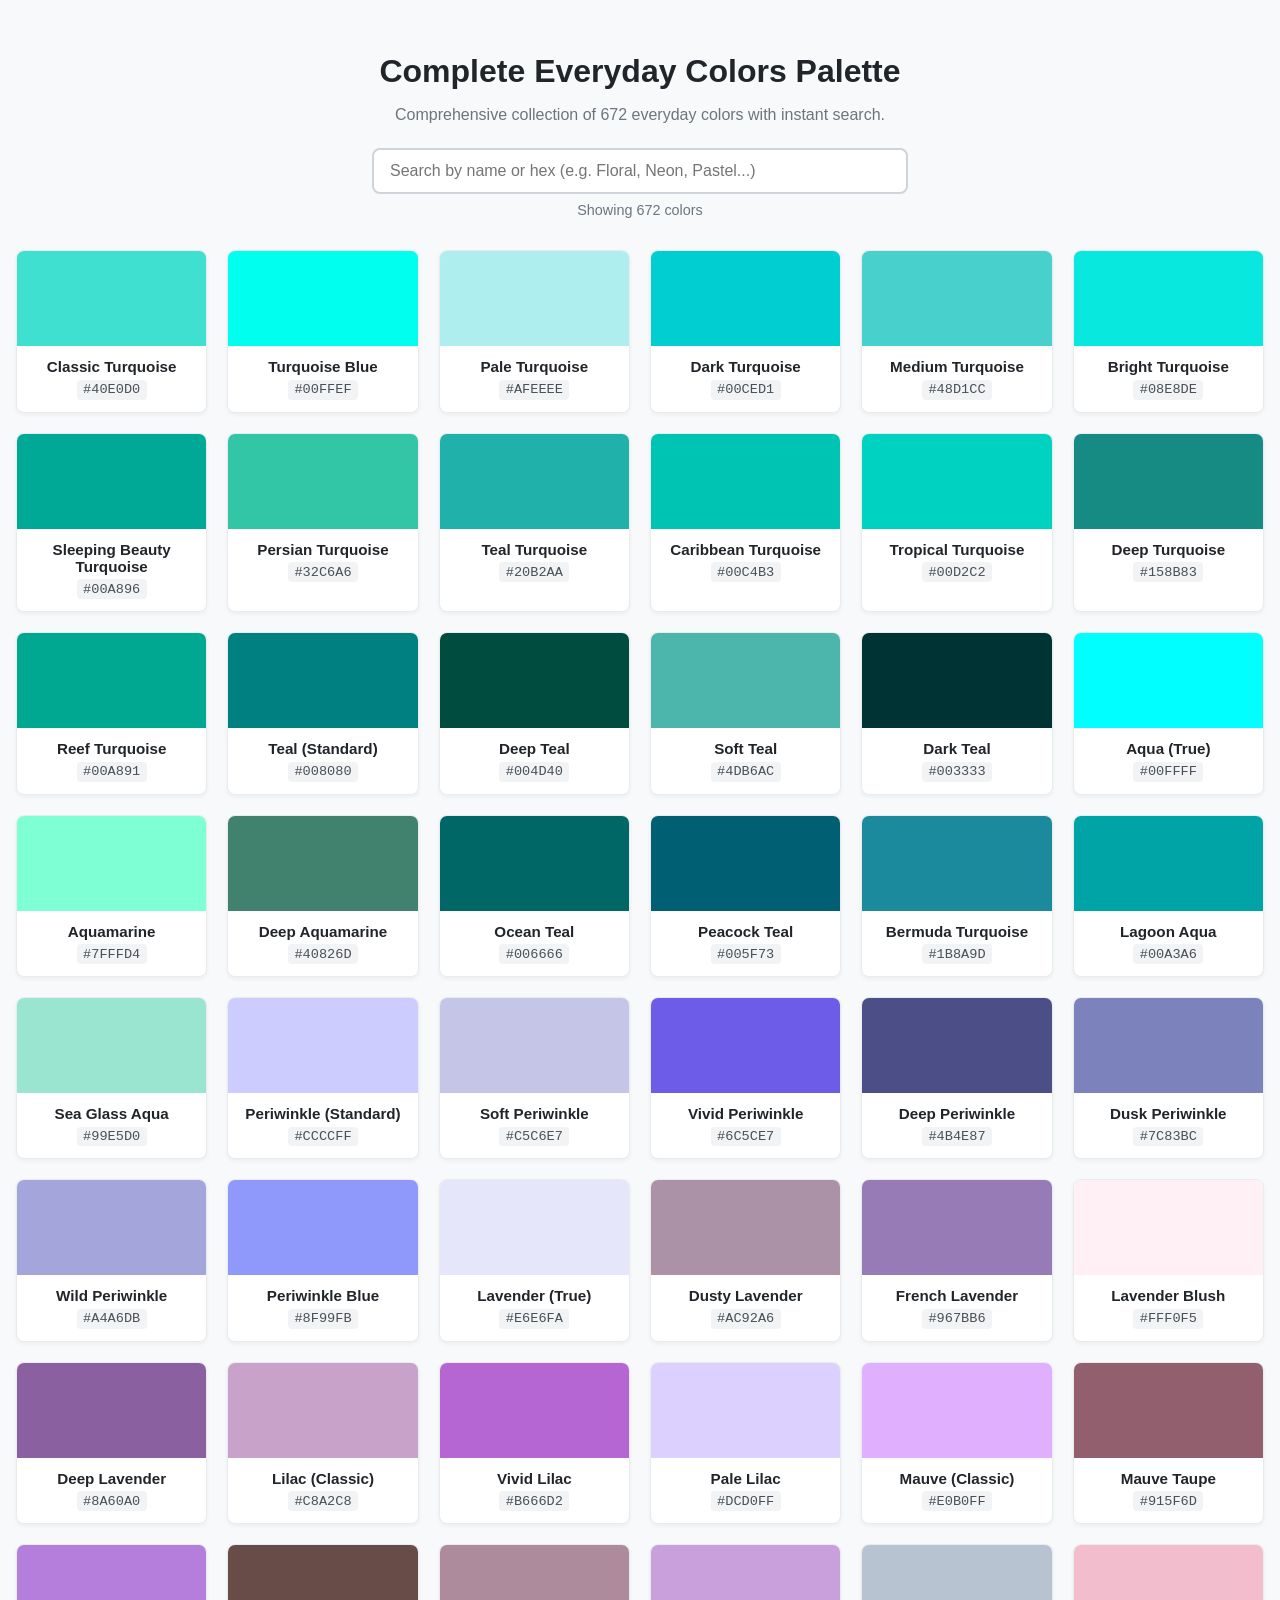
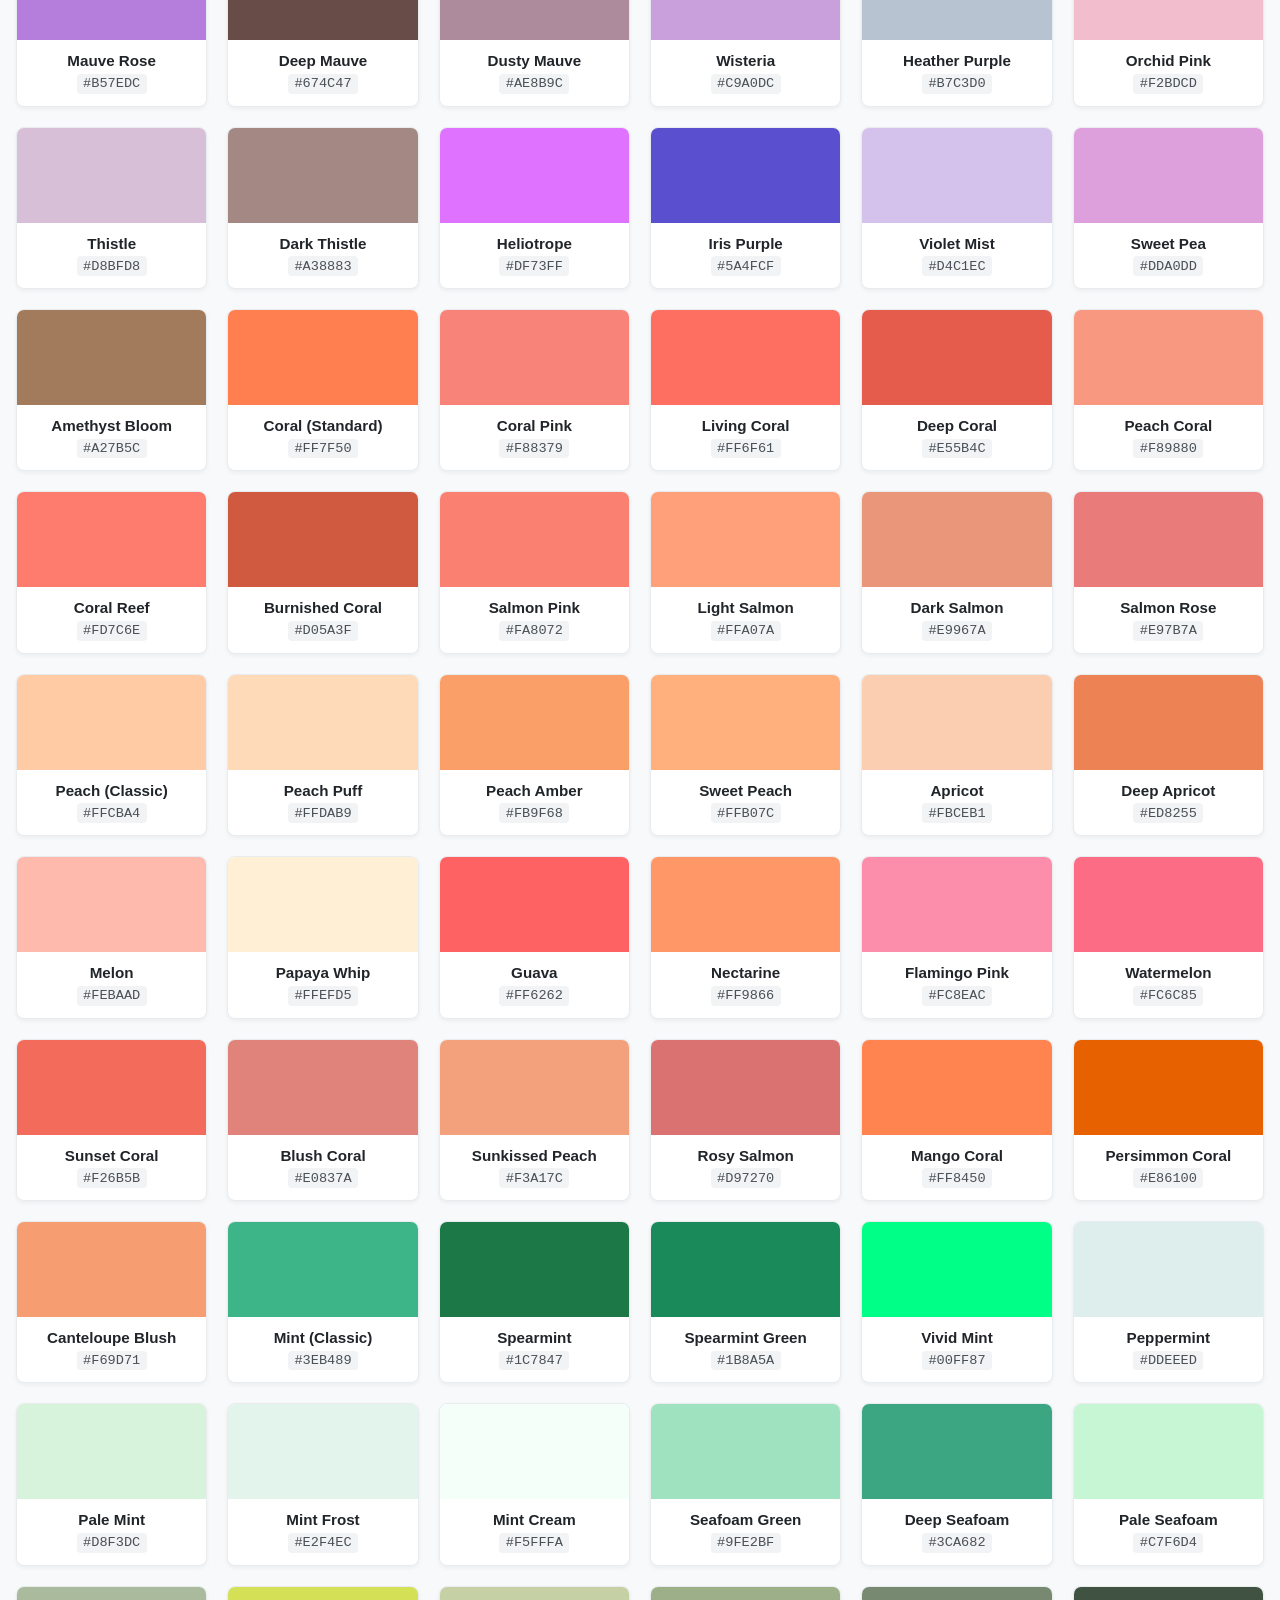
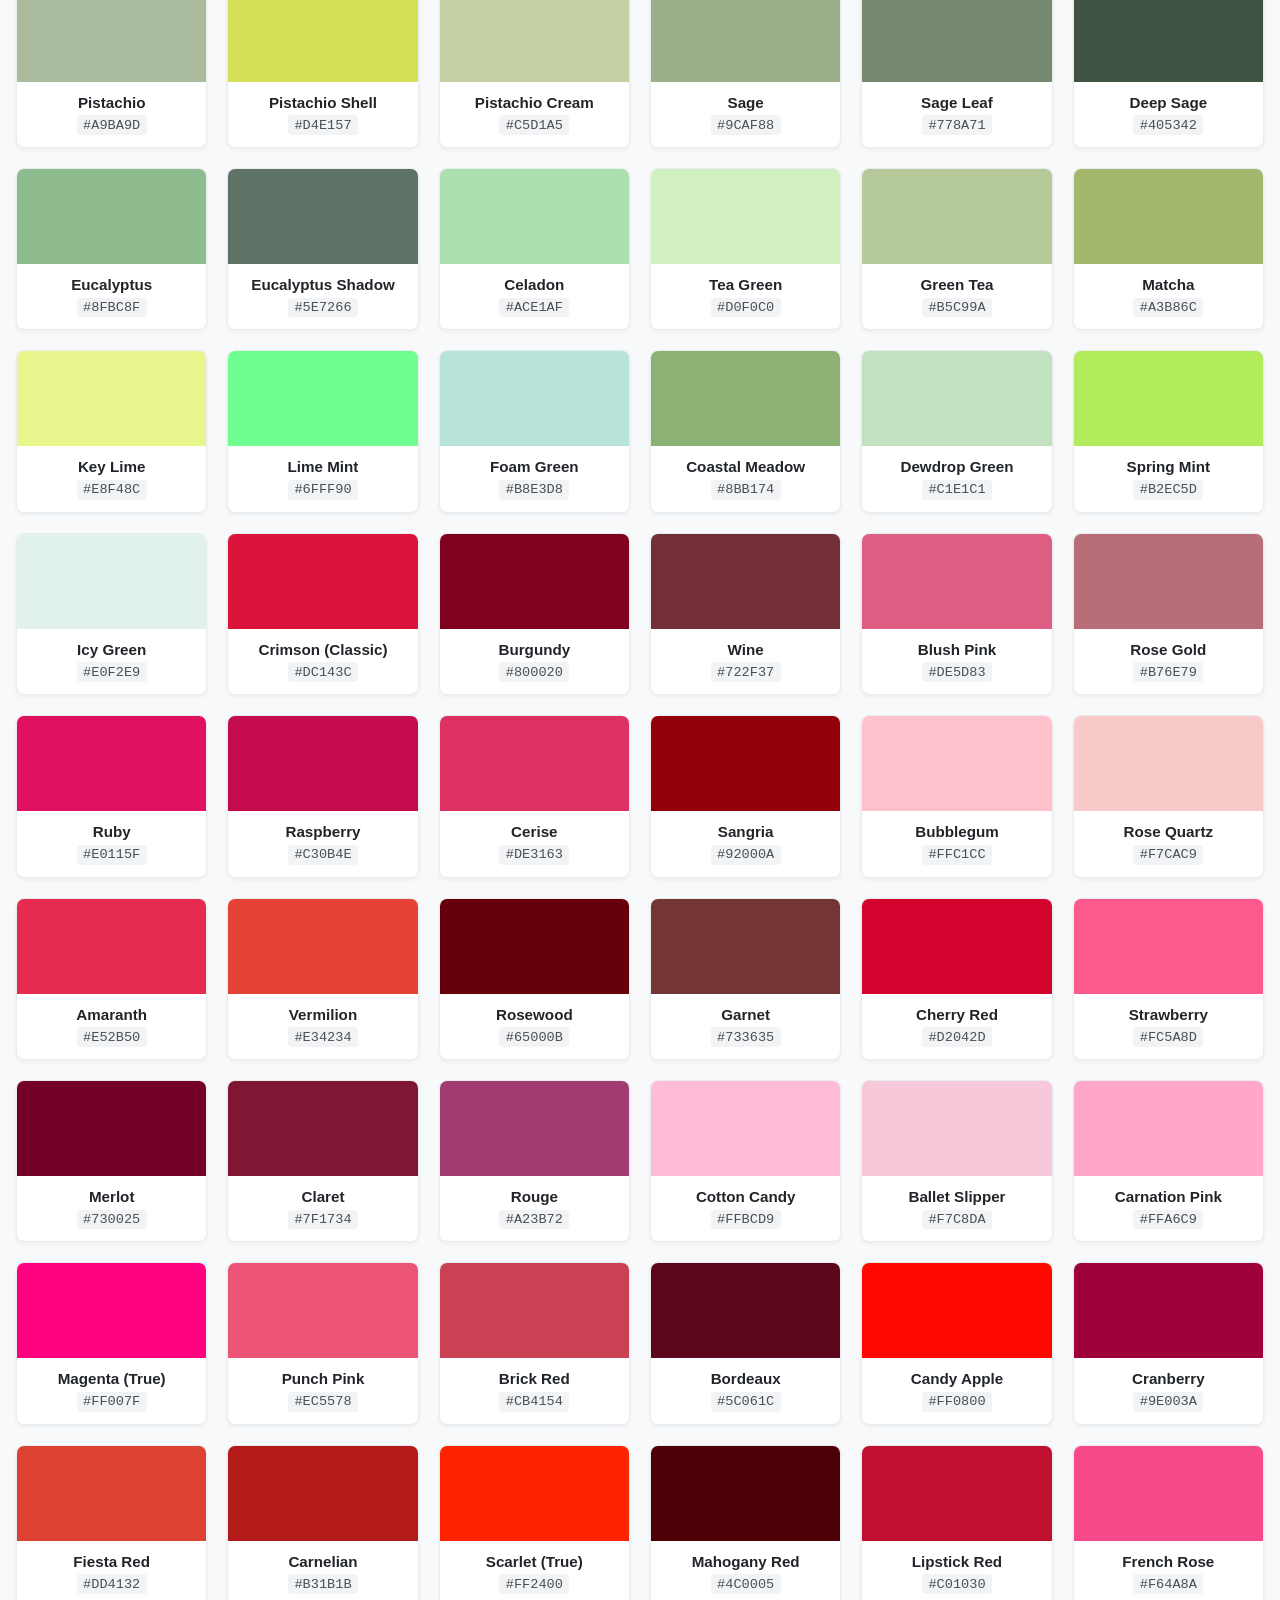
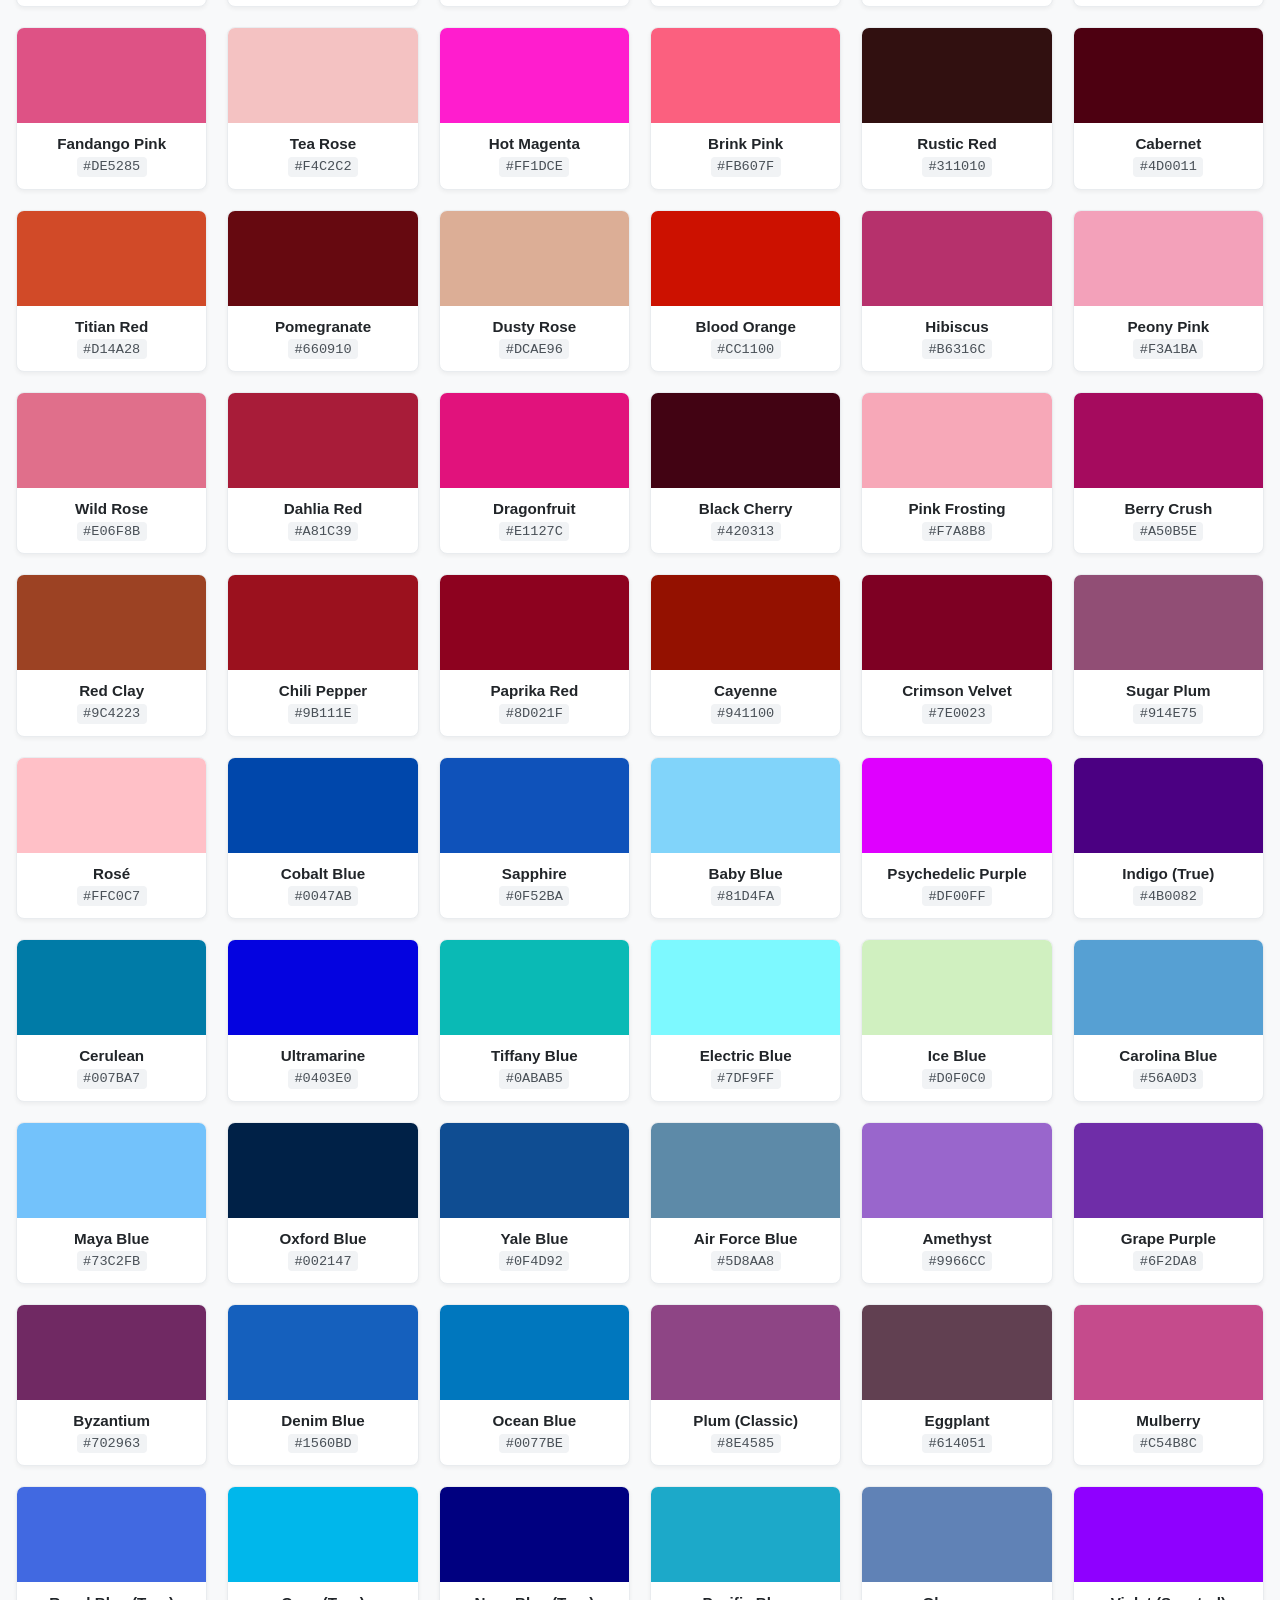
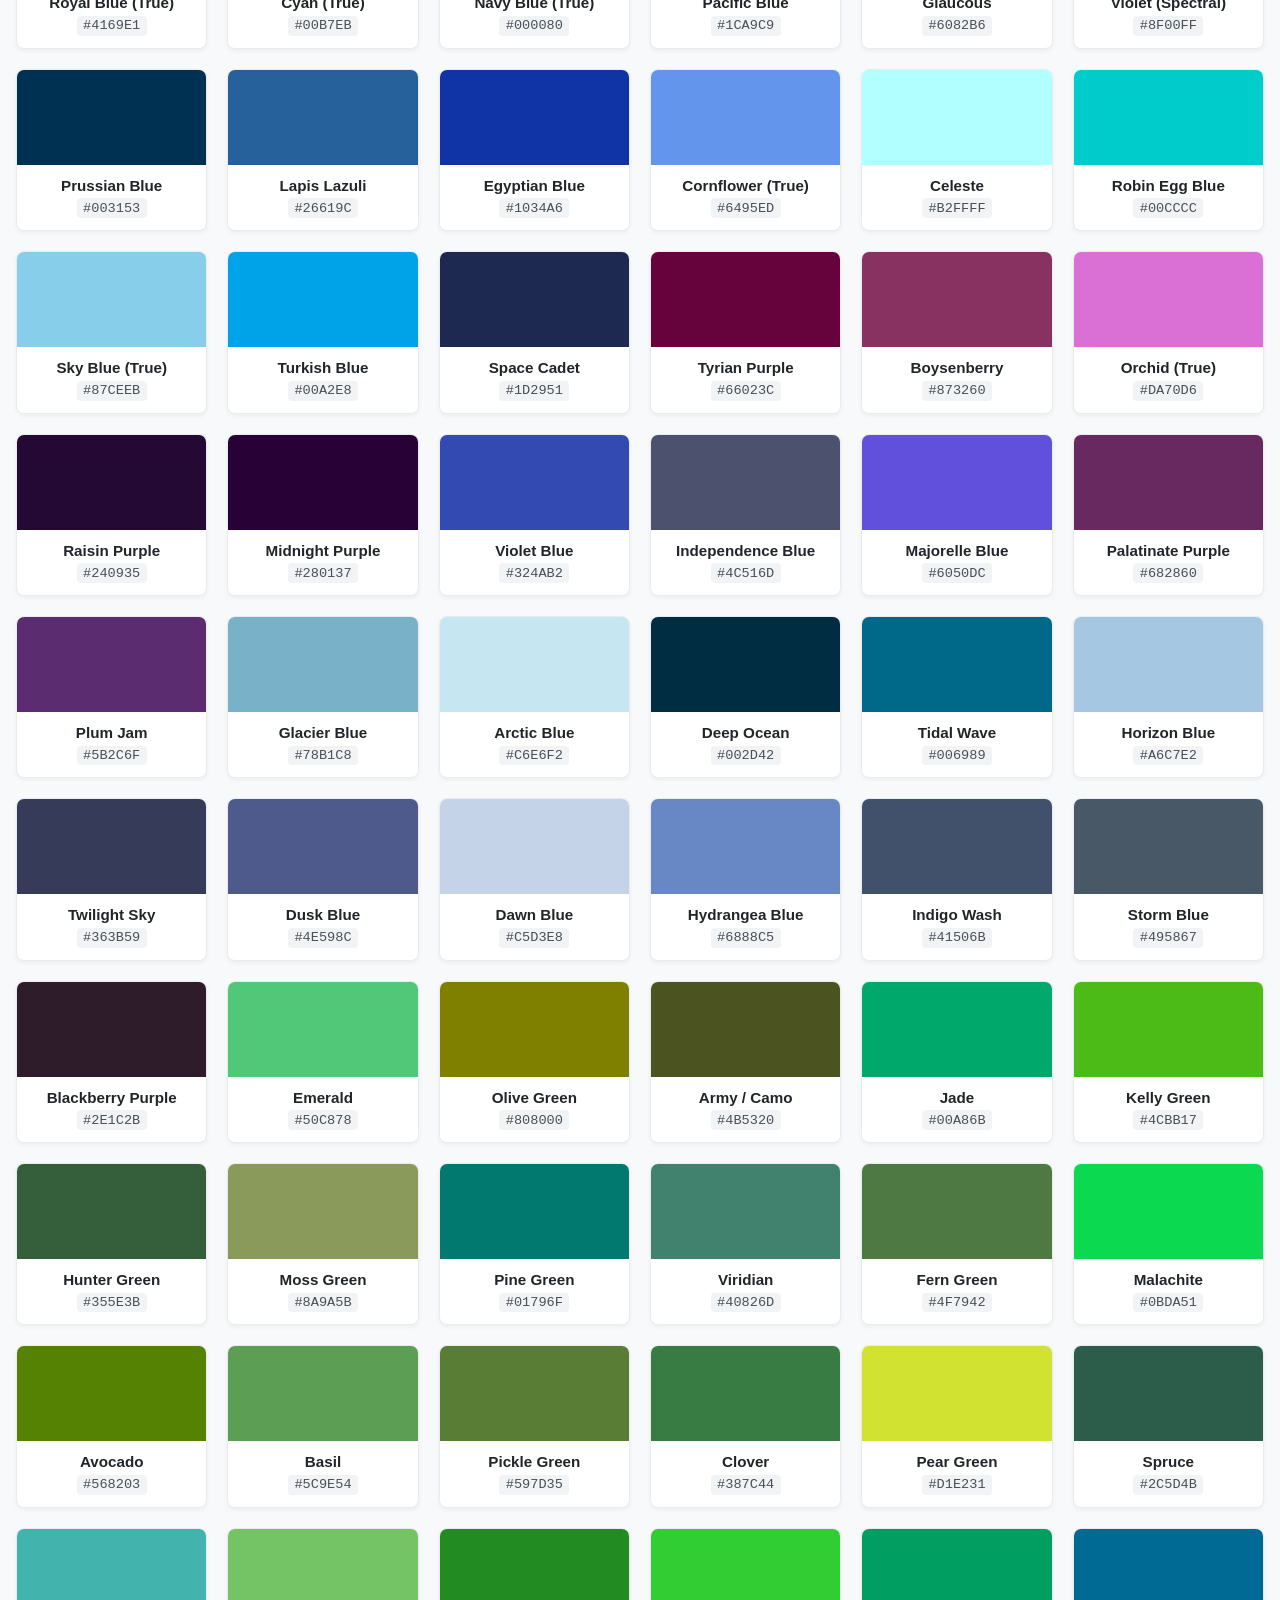
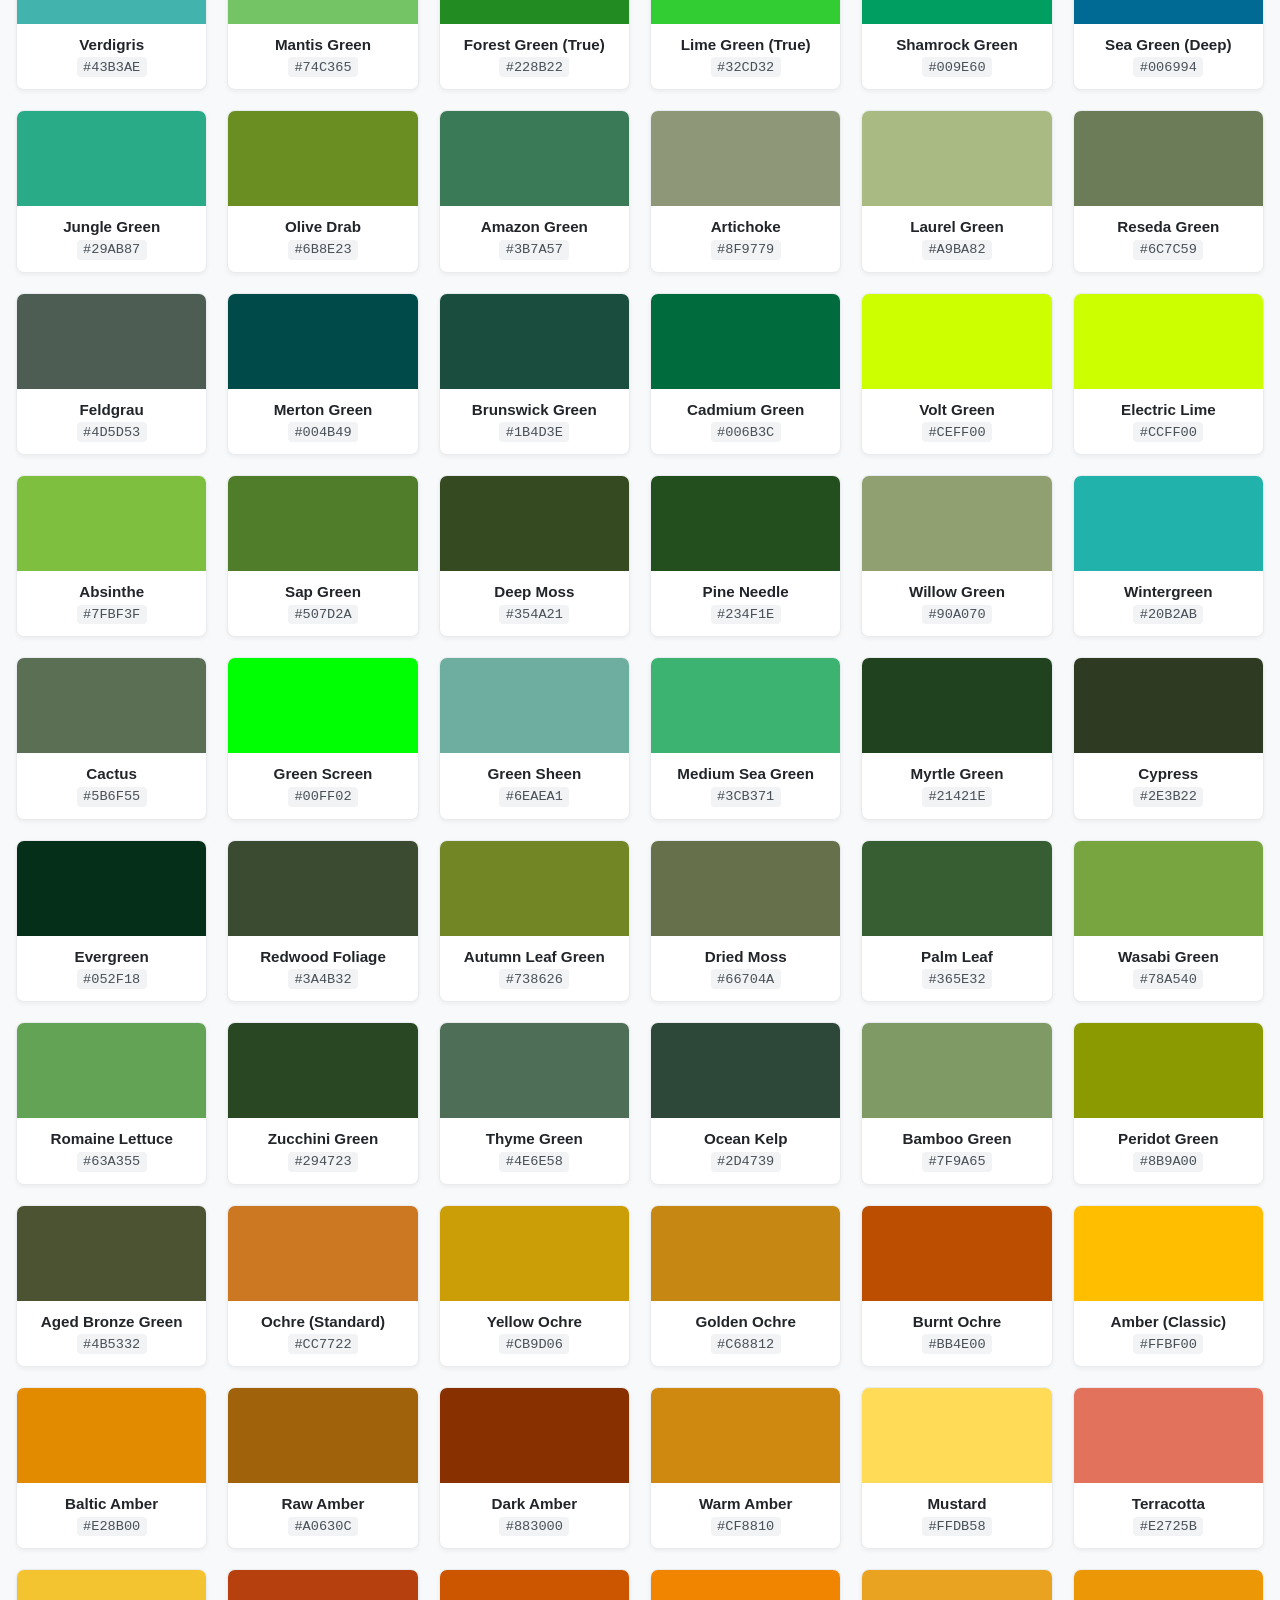
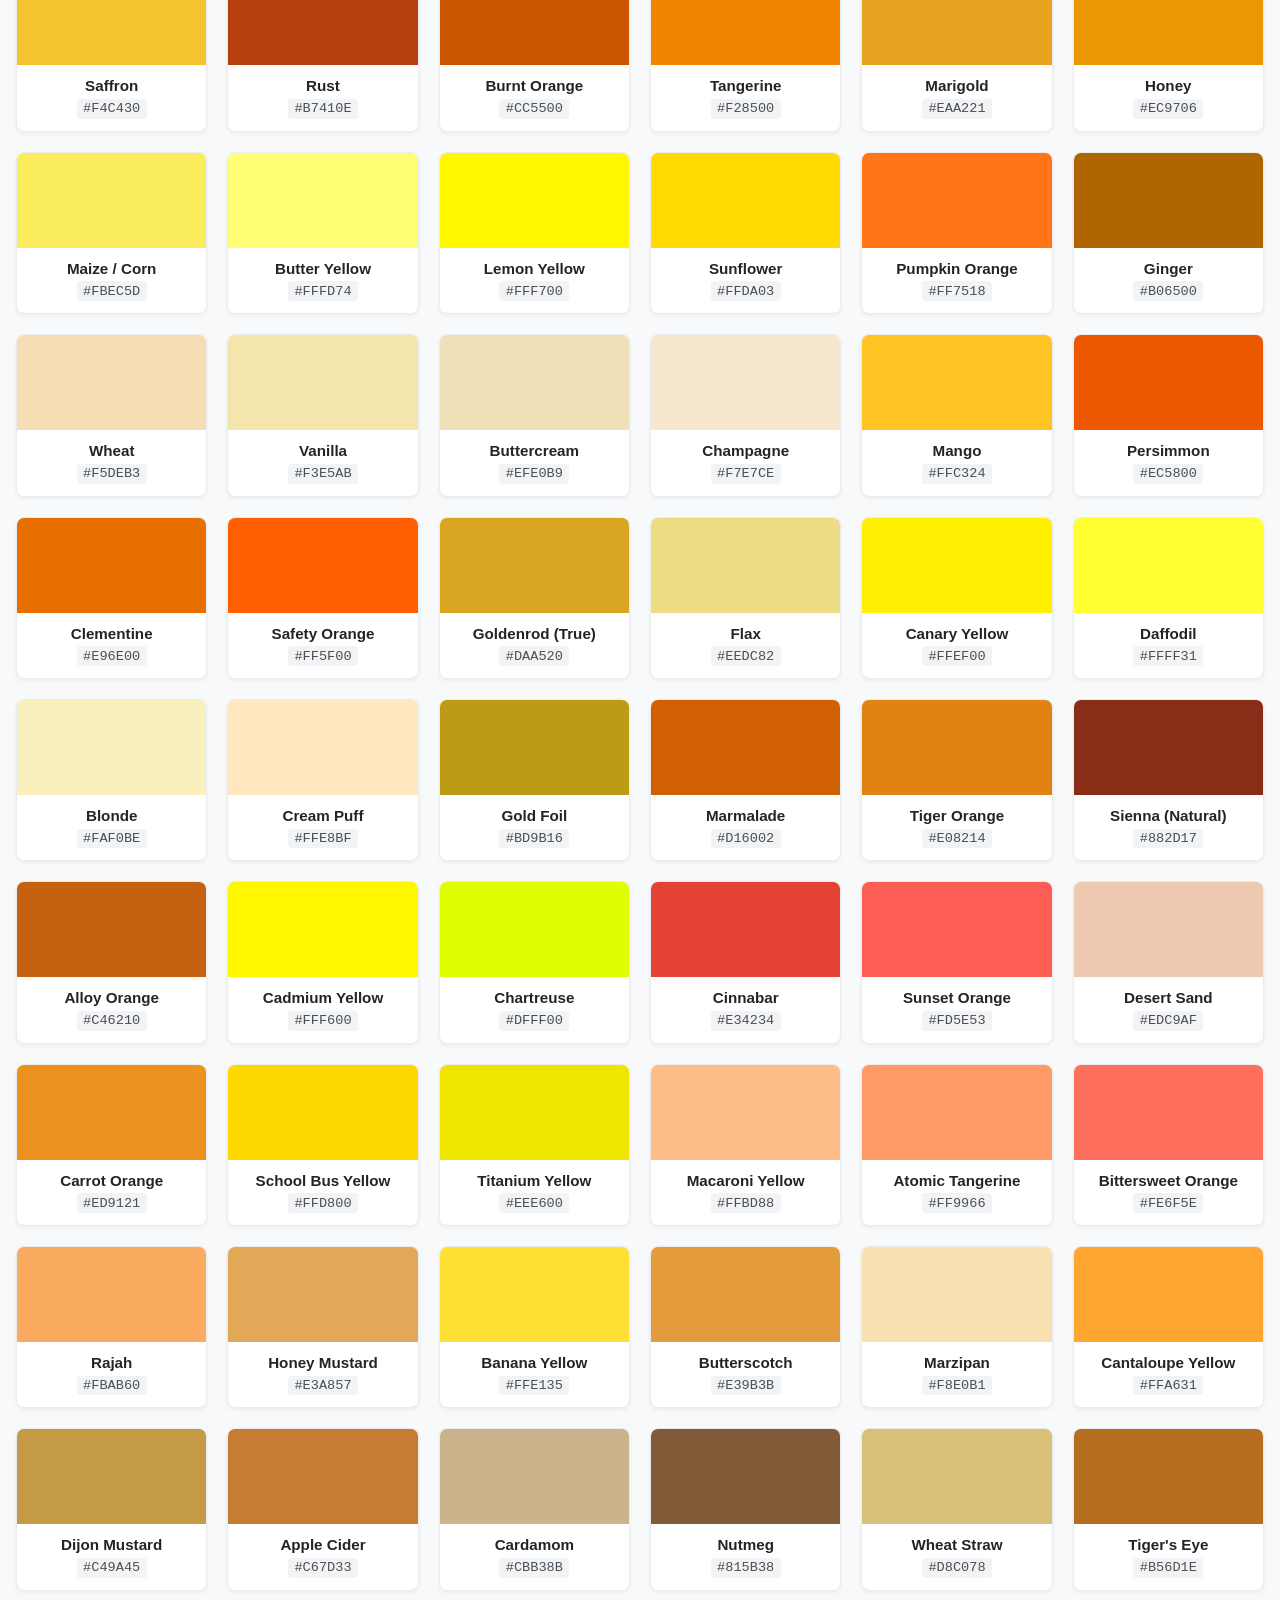
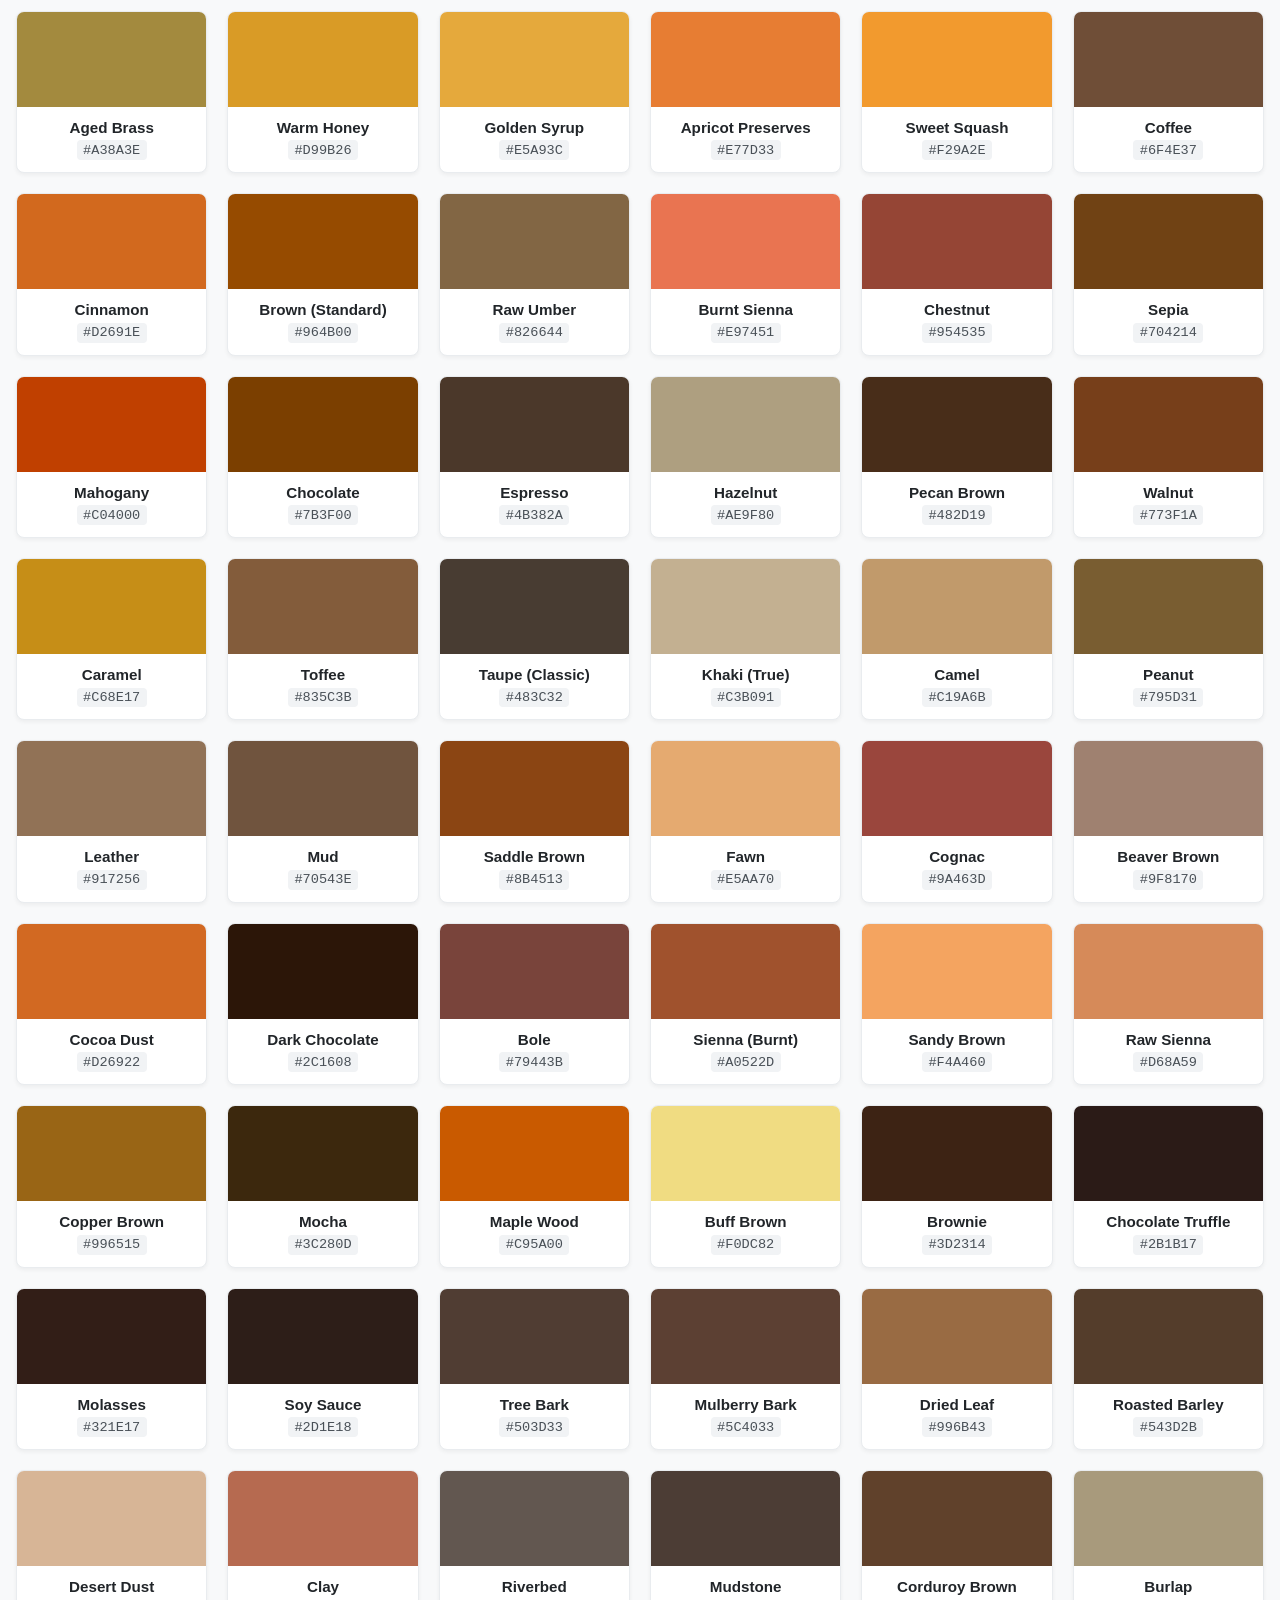
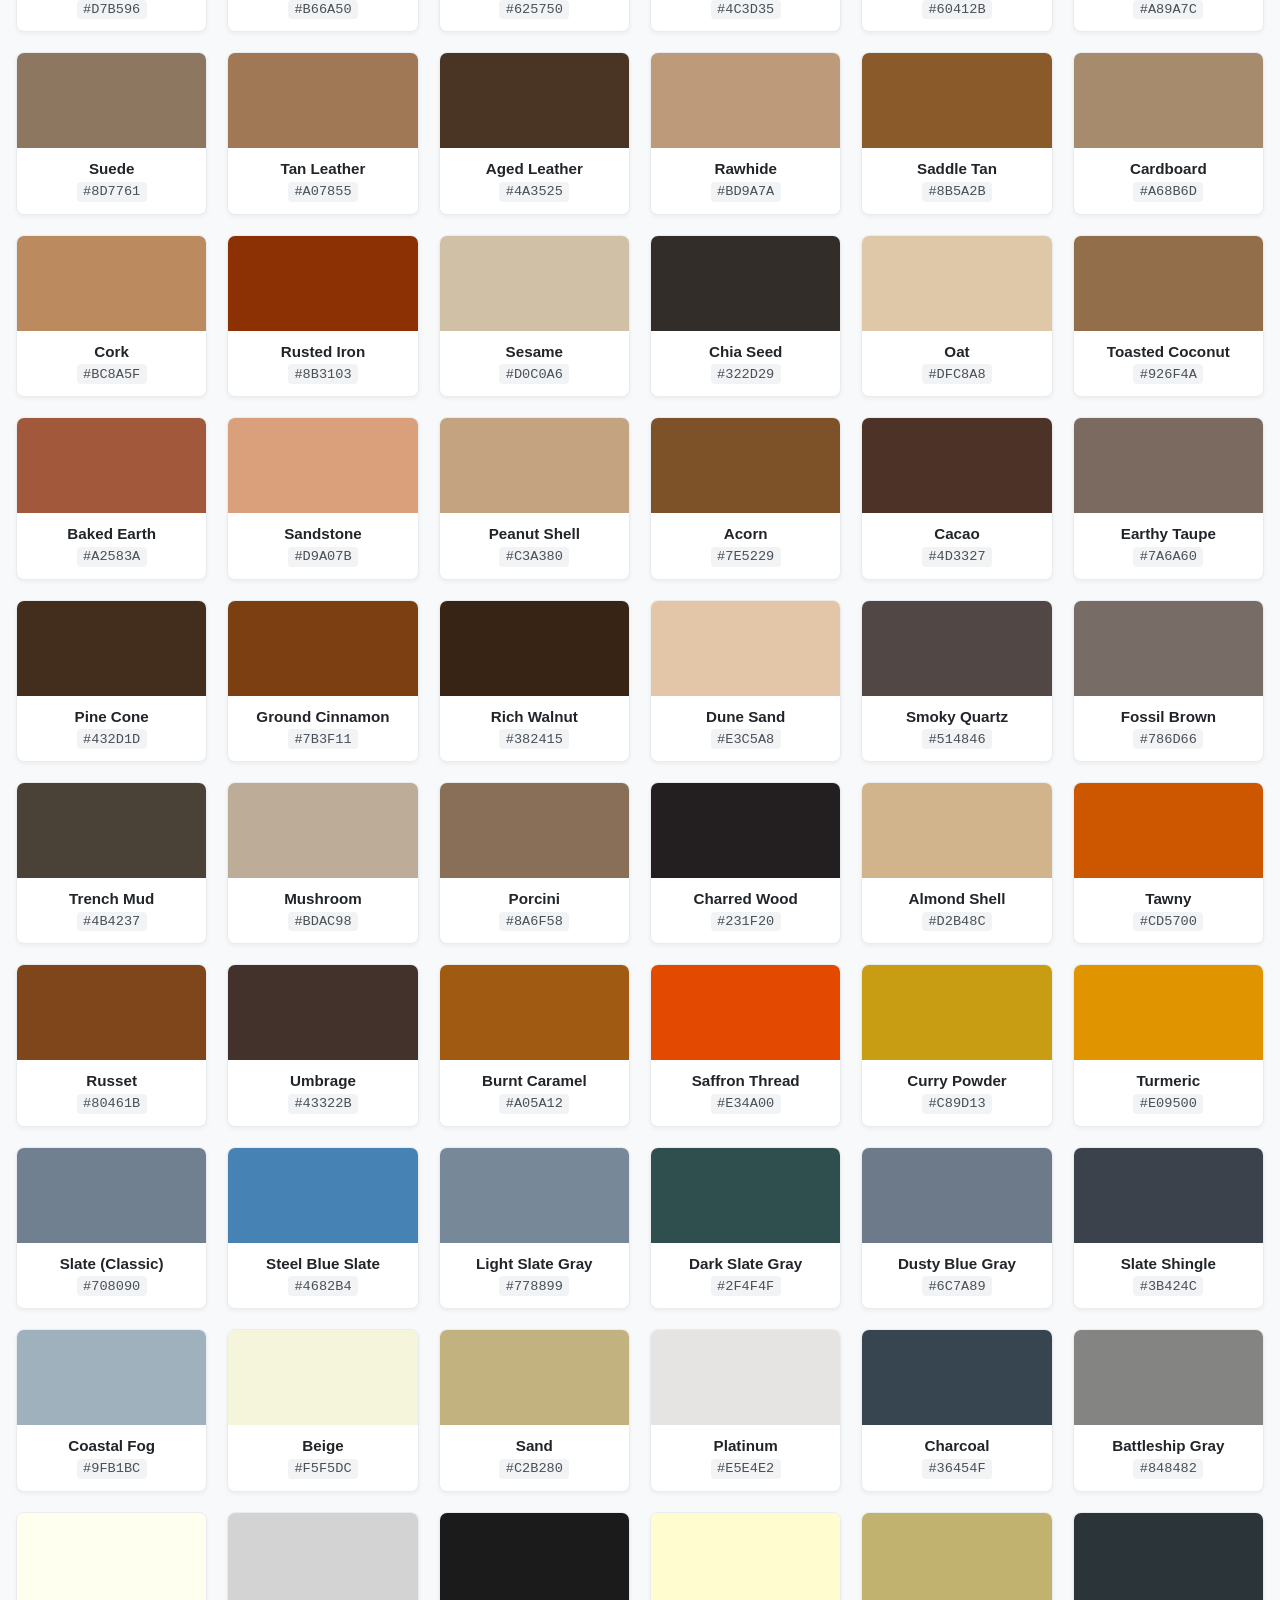
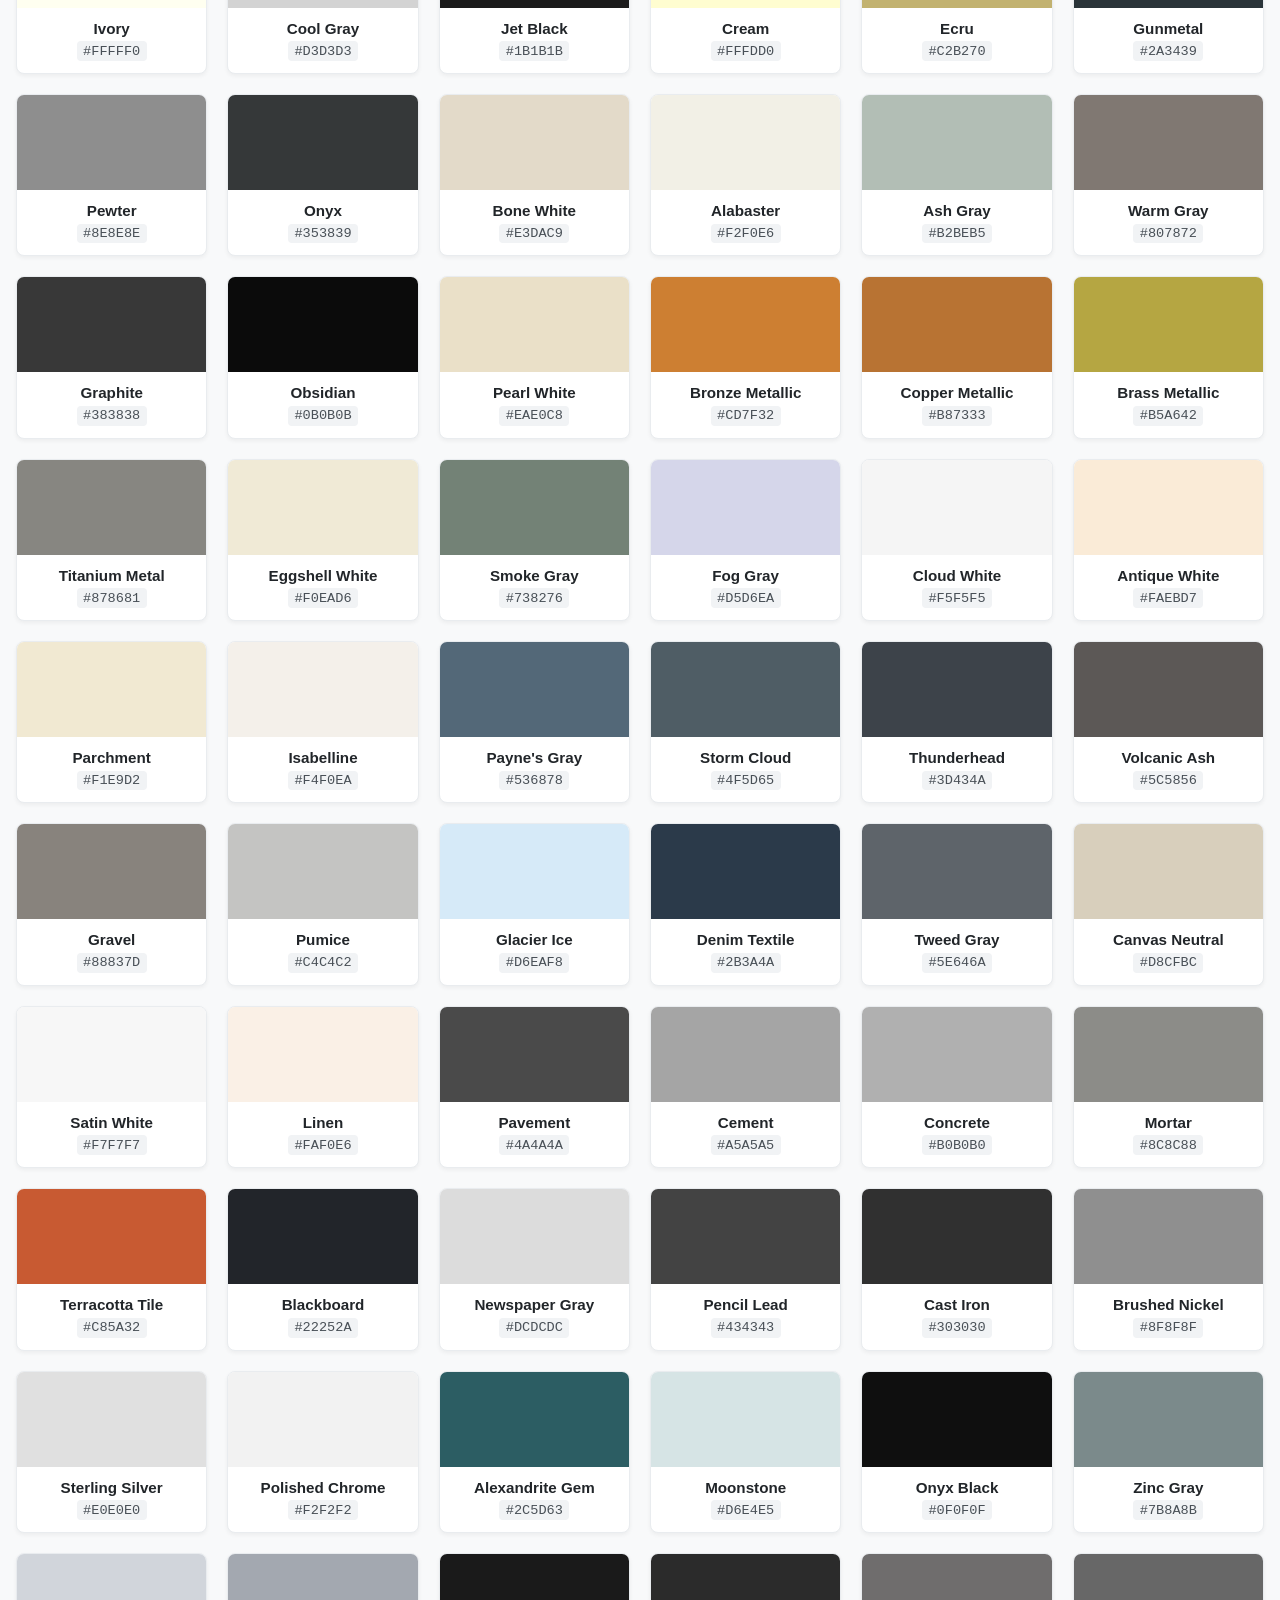
==== commit fd699dd5: "update offcolors.html" ====
--- a/offcolors.html
+++ b/offcolors.html
@@ -107,7 +107,7 @@
       { name: "Caribbean Turquoise", hex: "#00C4B3" },
       { name: "Tropical Turquoise", hex: "#00D2C2" },
       { name: "Deep Turquoise", hex: "#158B83" },
-      { name: "Reef Turquoise", hex: "#00A896" },
+      { name: "Reef Turquoise", hex: "#00A891" },
       { name: "Teal (Standard)", hex: "#008080" },
       { name: "Deep Teal", hex: "#004D40" },
       { name: "Soft Teal", hex: "#4DB6AC" },
@@ -211,7 +211,7 @@
       { name: "Matcha", hex: "#A3B86C" },
       { name: "Key Lime", hex: "#E8F48C" },
       { name: "Lime Mint", hex: "#6FFF90" },
-      { name: "Foam Green", hex: "#D0F0C0" },
+      { name: "Foam Green", hex: "#B8E3D8" },
       { name: "Coastal Meadow", hex: "#8BB174" },
       { name: "Dewdrop Green", hex: "#C1E1C1" },
       { name: "Spring Mint", hex: "#B2EC5D" },
@@ -264,7 +264,7 @@
       { name: "Dusty Rose", hex: "#DCAE96" },
       { name: "Blood Orange", hex: "#CC1100" },
       { name: "Hibiscus", hex: "#B6316C" },
-      { name: "Peony Pink", hex: "#EAEAAB" },
+      { name: "Peony Pink", hex: "#F3A1BA" },
       { name: "Wild Rose", hex: "#E06F8B" },
       { name: "Dahlia Red", hex: "#A81C39" },
       { name: "Dragonfruit", hex: "#E1127C" },
@@ -289,7 +289,7 @@
       { name: "Ultramarine", hex: "#0403E0" },
       { name: "Tiffany Blue", hex: "#0ABAB5" },
       { name: "Electric Blue", hex: "#7DF9FF" },
-      { name: "Ice Blue", hex: "#AFEEEE" },
+      { name: "Ice Blue", hex: "#D0F0C0" },
       { name: "Carolina Blue", hex: "#56A0D3" },
       { name: "Maya Blue", hex: "#73C2FB" },
       { name: "Oxford Blue", hex: "#002147" },
@@ -335,7 +335,7 @@
       { name: "Horizon Blue", hex: "#A6C7E2" },
       { name: "Twilight Sky", hex: "#363B59" },
       { name: "Dusk Blue", hex: "#4E598C" },
-      { name: "Dawn Blue", hex: "#D4E09B" },
+      { name: "Dawn Blue", hex: "#C5D3E8" },
       { name: "Hydrangea Blue", hex: "#6888C5" },
       { name: "Indigo Wash", hex: "#41506B" },
       { name: "Storm Blue", hex: "#495867" },
@@ -369,7 +369,7 @@
       { name: "Olive Drab", hex: "#6B8E23" },
       { name: "Amazon Green", hex: "#3B7A57" },
       { name: "Artichoke", hex: "#8F9779" },
-      { name: "Laurel Green", hex: "#A9BA9D" },
+      { name: "Laurel Green", hex: "#A9BA82" },
       { name: "Reseda Green", hex: "#6C7C59" },
       { name: "Feldgrau", hex: "#4D5D53" },
       { name: "Merton Green", hex: "#004B49" },
@@ -382,7 +382,7 @@
       { name: "Deep Moss", hex: "#354A21" },
       { name: "Pine Needle", hex: "#234F1E" },
       { name: "Willow Green", hex: "#90A070" },
-      { name: "Wintergreen", hex: "#20B2AA" },
+      { name: "Wintergreen", hex: "#20B2AB" },
       { name: "Cactus", hex: "#5B6F55" },
       { name: "Green Screen", hex: "#00FF02" },
       { name: "Green Sheen", hex: "#6EAEA1" },
@@ -470,6 +470,10 @@
       { name: "Wheat Straw", hex: "#D8C078" },
       { name: "Tiger's Eye", hex: "#B56D1E" },
       { name: "Aged Brass", hex: "#A38A3E" },
+      { name: "Warm Honey", hex: "#D99B26" },
+      { name: "Golden Syrup", hex: "#E5A93C" },
+      { name: "Apricot Preserves", hex: "#E77D33" },
+      { name: "Sweet Squash", hex: "#F29A2E" },
 
       // BROWNS & EARTH TONES (366-450)
       { name: "Coffee", hex: "#6F4E37" },
@@ -497,7 +501,7 @@
       { name: "Fawn", hex: "#E5AA70" },
       { name: "Cognac", hex: "#9A463D" },
       { name: "Beaver Brown", hex: "#9F8170" },
-      { name: "Cocoa Dust", hex: "#D2691E" },
+      { name: "Cocoa Dust", hex: "#D26922" },
       { name: "Dark Chocolate", hex: "#2C1608" },
       { name: "Bole", hex: "#79443B" },
       { name: "Sienna (Burnt)", hex: "#A0522D" },
@@ -575,7 +579,7 @@
       { name: "Cool Gray", hex: "#D3D3D3" },
       { name: "Jet Black", hex: "#1B1B1B" },
       { name: "Cream", hex: "#FFFDD0" },
-      { name: "Ecru", hex: "#C2B280" },
+      { name: "Ecru", hex: "#C2B270" },
       { name: "Gunmetal", hex: "#2A3439" },
       { name: "Pewter", hex: "#8E8E8E" },
       { name: "Onyx", hex: "#353839" },
@@ -652,6 +656,7 @@
       { name: "Pitch Black", hex: "#000000" },
       { name: "Vantablack Shade", hex: "#010101" },
       { name: "True Charcoal", hex: "#212121" },
+      { name: "Midnight Onyx", hex: "#0B0D12" },
       { name: "Marshmallow White", hex: "#F9F6EF" },
       { name: "Marshmallow Soft", hex: "#FFFDF7" },
       { name: "Cotton Gray", hex: "#EAEAEA" },
@@ -683,13 +688,13 @@
       { name: "Bloodstone", hex: "#2E473B" },
       { name: "Carnelian Gem", hex: "#B31B1B" },
       { name: "Peridot Gem", hex: "#E6E200" },
-      { name: "Aquamarine Gem", hex: "#7FFFD4" },
+      { name: "Aquamarine Gem", hex: "#7FFFD3" },
       { name: "Opal White", hex: "#A8C3BC" },
-      { name: "Jadeite", hex: "#00A86B" },
+      { name: "Jadeite", hex: "#00A86A" },
       { name: "Lapis Gem", hex: "#26619C" },
-      { name: "Tiger's Eye Gem", hex: "#B56D1E" },
-      { name: "Turquoise Gem", hex: "#40E0D0" },
-      { name: "Malachite Gem", hex: "#0BDA51" },
+      { name: "Tiger's Eye Gem", hex: "#B56D1D" },
+      { name: "Turquoise Gem", hex: "#40E0D1" },
+      { name: "Malachite Gem", hex: "#0BDA50" },
 
       // NEON & HIGH-VIBRANCY ACCENTS (581-610)
       { name: "Neon Green", hex: "#39FF14" },
@@ -702,7 +707,7 @@
       { name: "Neon Cyan", hex: "#00E5FF" },
       { name: "Neon Lime", hex: "#76FF03" },
       { name: "Neon Magenta", hex: "#FF007F" },
-      { name: "Neon Amber", hex: "#FFBF00" },
+      { name: "Neon Amber", hex: "#FFBF01" },
       { name: "Neon Violet", hex: "#8B00FF" },
       { name: "Neon Turquoise", hex: "#00F5D4" },
       { name: "Neon Coral", hex: "#FF4081" },
@@ -730,30 +735,30 @@
       { name: "Pastel Yellow", hex: "#FDFD96" },
       { name: "Pastel Purple", hex: "#B39EB5" },
       { name: "Pastel Orange", hex: "#FFB347" },
-      { name: "Pastel Peach", hex: "#FFDAB9" },
+      { name: "Pastel Peach", hex: "#FFDAB8" },
       { name: "Pastel Mint", hex: "#AAF0D1" },
-      { name: "Pastel Lavender", hex: "#DCD0FF" },
+      { name: "Pastel Lavender", hex: "#DCD0FE" },
       { name: "Pastel Rose", hex: "#FFC0CB" },
-      { name: "Pastel Turquoise", hex: "#AFEEEE" },
-      { name: "Pastel Coral", hex: "#F88379" },
-      { name: "Pastel Lilac", hex: "#C8A2C8" },
+      { name: "Pastel Turquoise", hex: "#AFEEDF" },
+      { name: "Pastel Coral", hex: "#F88378" },
+      { name: "Pastel Lilac", hex: "#C8A2C9" },
       { name: "Pastel Lemon", hex: "#FFFACD" },
       { name: "Pastel Aqua", hex: "#E0F7FA" },
-      { name: "Pastel Mauve", hex: "#E0B0FF" },
+      { name: "Pastel Mauve", hex: "#E0B0FE" },
       { name: "Baby Pink", hex: "#F4C2C2" },
       { name: "Soft Sky", hex: "#CFE2F3" },
       { name: "Gentle Sage", hex: "#D0E0D0" },
-      { name: "Light Cream", hex: "#FFFDD0" },
+      { name: "Light Cream", hex: "#FFFDD1" },
       { name: "Powder Blue", hex: "#B0E0E6" },
       { name: "Blush Tint", hex: "#FFE4E1" },
       { name: "Pale Butter", hex: "#FFF8DC" },
-      { name: "Muted Violet", hex: "#DCD0FF" },
-      { name: "Soft Seaglass", hex: "#E0F2F1" },
-      { name: "Pale Salmon", hex: "#FFDAB9" },
+      { name: "Muted Violet", hex: "#DCD0FD" },
+      { name: "Soft Seaglass", hex: "#E0F2E1" },
+      { name: "Pale Salmon", hex: "#FFDAB1" },
       { name: "Dusky Blush", hex: "#E8CCD7" },
-      { name: "Whisper Gray", hex: "#F5F5F5" },
+      { name: "Whisper Gray", hex: "#F5F5F6" },
       { name: "Soft Olive", hex: "#E6E8D5" },
-      { name: "Mist Mint", hex: "#E0F2E9" },
+      { name: "Mist Mint", hex: "#E0F2E8" },
 
       // FLORAL & BOTANICAL BLOOMS (641-672)
       { name: "Cherry Blossom", hex: "#FFB7C5" },
